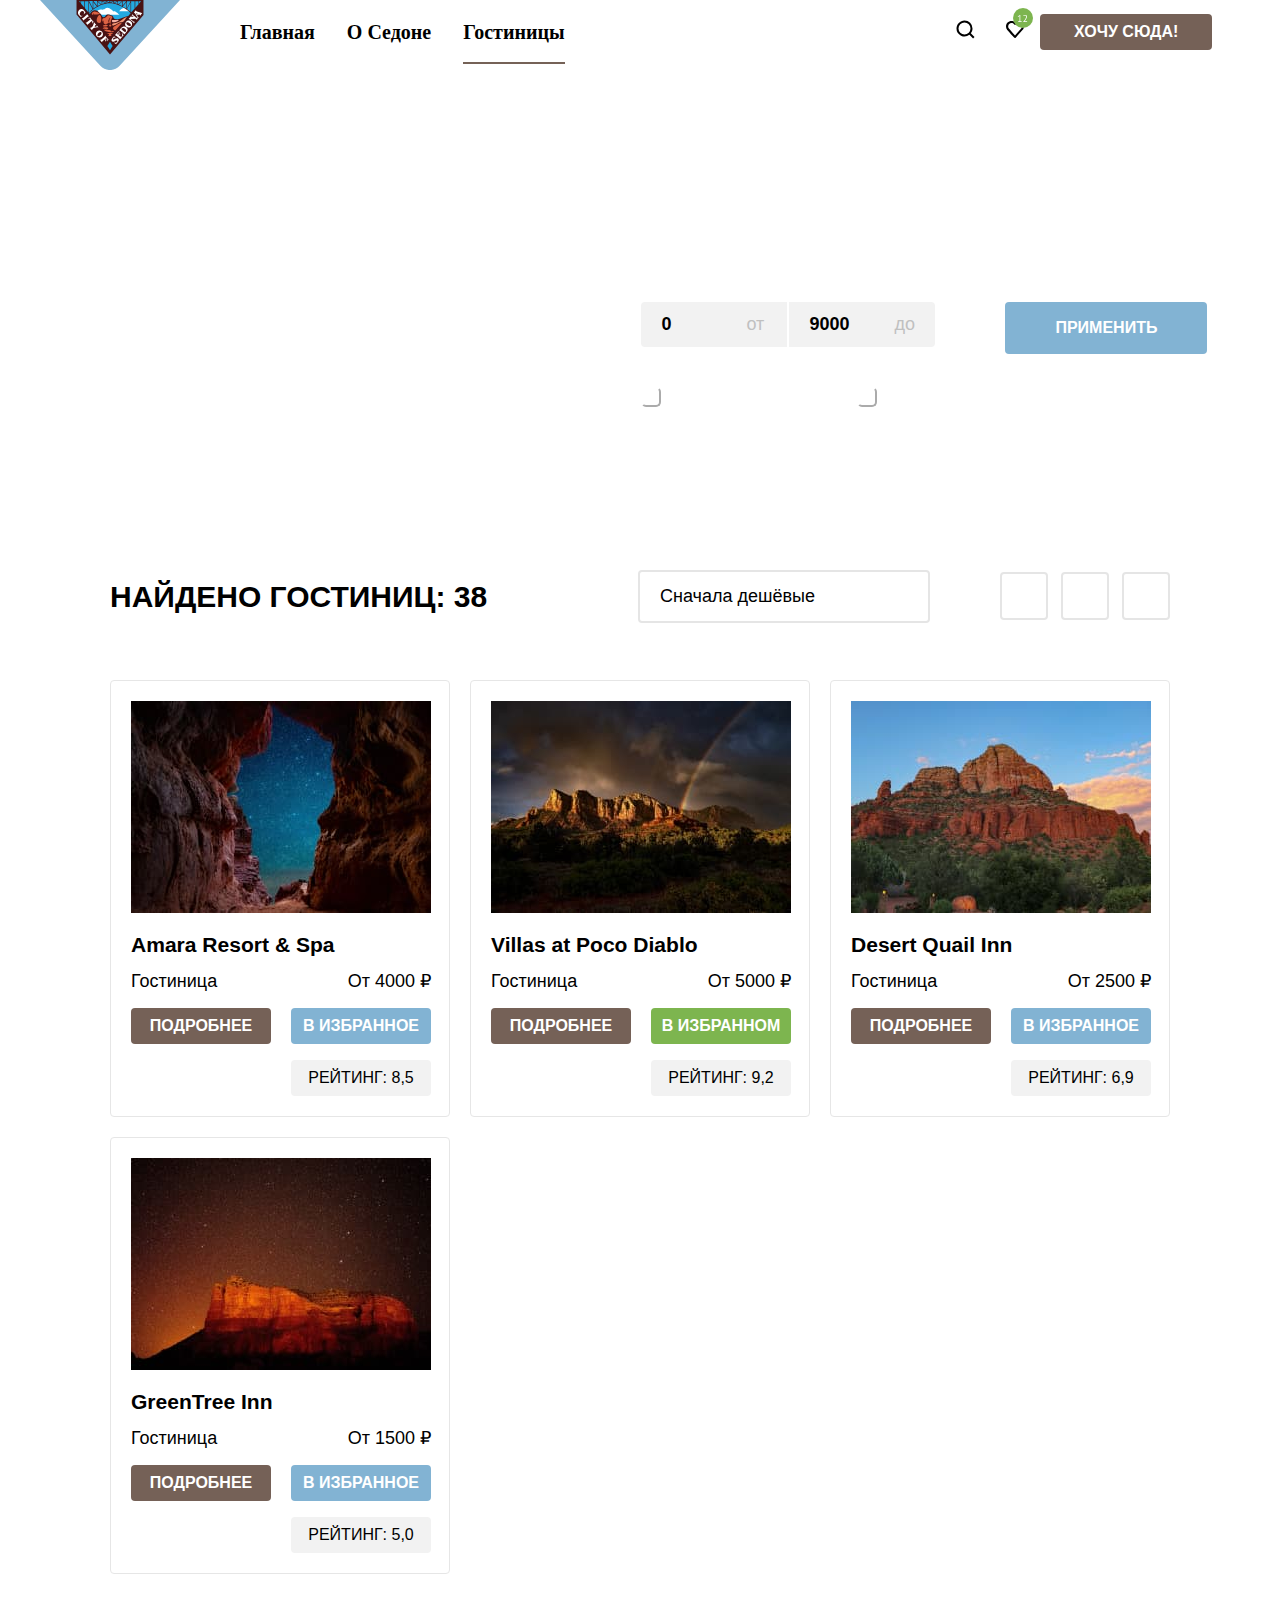
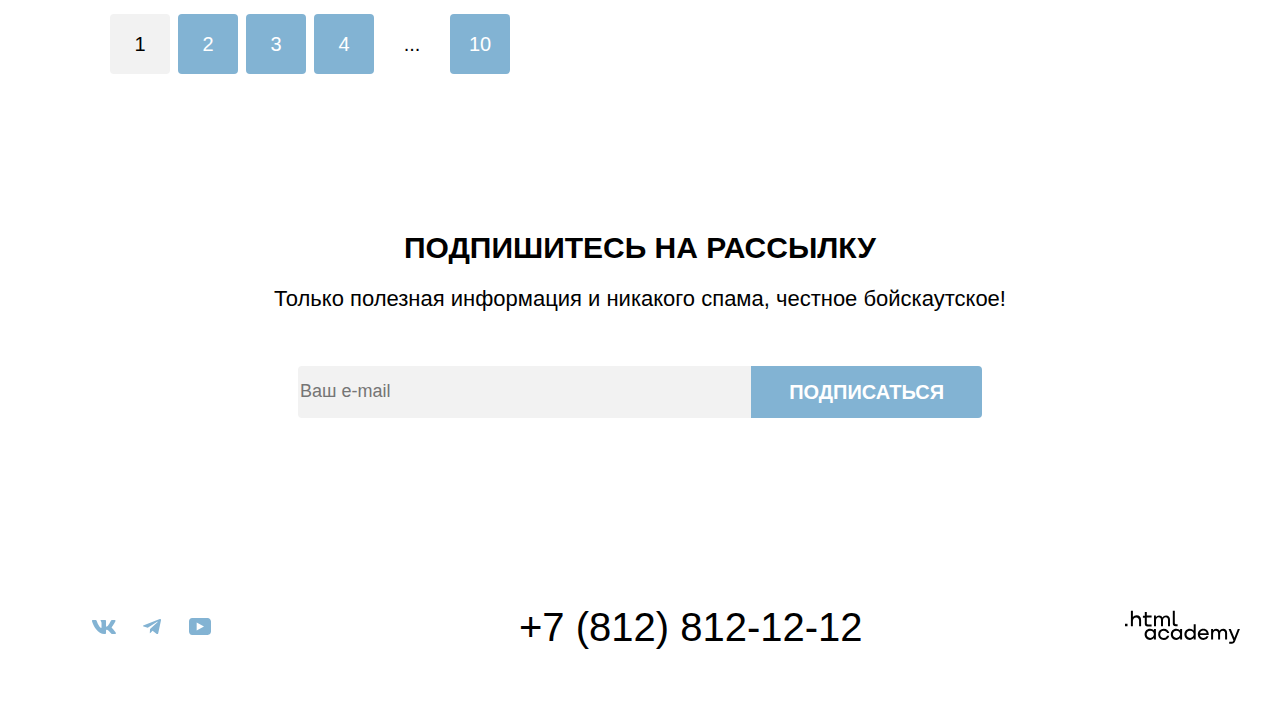
==== catalog.html @ 7ace59de "добавляет правки в модальное окно" ====
<!DOCTYPE html>
<html lang="ru">
  <head>
    <meta charset="utf-8">
    <title>HTML Academy: Седона</title>
    <link rel="stylesheet" href="styles/styles.css">
  </head>
  <body>
    <div class="page-container">
    <header class="page-header">
      <nav class="navigation">
        <a class="navigation-logo" href="index.html">
          <img class="page-header-logo" alt="Логотип Седона" src="images/logo-full.svg"  width="140" height="70">
        </a>
        <ul class="navigation-list">
          <li class="navigation-item">
            <a class="navigation-link" href="index.html">Главная</a>
          </li>
          <li class="navigation-item">
            <a class="navigation-link" href="#">О Седоне</a>
          </li>
          <li class="navigation-item">
            <a class="navigation-link navigation-link-current" href="catalog.html">Гостиницы</a>
          </li>
        </ul>
        <ul class="navigation-list navigation-user">
          <li class="navigation-item">
            <a class="navigation-link navigation-icon" href="#">
              <span class="visually-hidden">Поиск</span>
            </a>
          </li>
          <li class="navigation-item">
            <a class="navigation-link navigation-icon" href="#">
              <span class="visually-hidden">Избранное</span>
            </a>
          </li>
          <li class="navigation-item">
            <a class=" main-link button" href="catalog.html">Хочу сюда!</a>
          </li>
        </ul>
      </nav>

    </header>

      <!-- Главная -->

    <main class="main-index main-container">
      <div class="page-container">
          <section class="catalog-hotels-filter">
            <h2 class="catalog-header"> Гостиницы Седоны</h2>

              <!-- Хлебные крошки -->

            <ul class="breadcrumbs">
              <li class="breadcrumbs-item">
                <a class="breadcrumbs-link" href="index.html">
                  <svg aria-hidden="true" focusable="false" width="13" height="13" viewBox="0 0 13 13" fill="none" xmlns="http://www.w3.org/2000/svg"><path d="m6.5.5-6 5.8v6.2h12V6.3L6.5.5Zm5 11h-10V6.7l5-4.8 5 4.8v4.8Z" fill="#fff"/><path d="M4.5 10.5h1V8h2v2.5h1V7h-4v3.5Z" fill="#fff"/></svg>
                  <span class="visually-hidden">Главная</span>
                </a>
              </li>
              <!-- <li class="breadcrumbs-item">
                <svg aria-hidden="true" focusable="false" width="8" height="11" viewBox="0 0 8 11" fill="none" xmlns="http://www.w3.org/2000/svg"><path d="M6.92 4.97 2.17.72c-.25-.25-.75-.25-1.13 0-.37.25-.25.75 0 1l4.13 3.75-4 3.75a.76.76 0 0 0 0 1c0 .12.37.25.5.25.12 0 .37-.13.5-.25l4.75-4.25a.59.59 0 0 0 0-1Z" fill="#fff"/></svg>
                <a class="breadcrumbs-link next visually-hidden" href="#">ведёт</a>
              </li> -->
              <li class="breadcrumbs-item">
                <a class="breadcrumbs-link">Гостиницы</a>
              </li>
            </ul>
            <div class="catalog-filter-container">
              <div class="infrastructure">
                <div class="infrastrucructure-filter">
                  <form class="catalog-filter" action="https://echo.htmlacademy.ru/" method="get">
                      <fieldset class="catalog-filter-group infrastructure-filter">
                        <legend class="catalog-filter-title">Инфраструктура:</legend>
                        <ul class="catalog-filter-list">
                          <li class="catalog-filter-item">
                            <label class="control">
                              <input class="visually-hidden control-input" type="checkbox" name="swimmingpool" checked>
                              <span class="control-mark"></span>
                              <span class="control-infra">Бассейн</span>
                            </label>
                          </li>
                          <li class="catalog-filter-item">
                            <label class="control">
                              <input class="visually-hidden control-input" type="checkbox" name="parking" checked>
                              <span class="control-mark"></span>
                              <span class="control-infra">Парковка</span>
                            </label>
                          </li>
                          <li class="catalog-filter-item">
                            <label class="control">
                              <input class="visually-hidden control-input" type="checkbox" name="wi-fi">
                              <span class="control-mark"></span>
                              <span class="control-infra">Wi-Fi</span>
                            </label>
                          </li>
                        </ul>
                      </fieldset>
                  </form>
                </div>
                <div class="type-of-housing-filter">
                  <form class="catalog-filter" action="https://echo.htmlacademy.ru/" method="get">
                      <fieldset class="catalog-filter-group housing-filter">
                          <legend class="catalog-filter-title">Тип Жилья:</legend>
                          <ul class="catalog-filter-list">
                              <li class="catalog-filter-item">
                                  <label class="control">
                                    <input class="visually-hidden control-input" type="radio" name="hotel-type" checked>
                                    <span class="control-mark"></span>
                                    <span class="control-type">Гостиница</span>
                                  </label>
                              </li>
                              <li class="catalog-filter-item">
                                  <label class="control">
                                    <input class="visually-hidden control-input" type="radio" name="hotel-type" >
                                    <span class="control-mark"></span>
                                    <span class="control-type">Мотель</span>
                                  </label>
                              </li>
                              <li class="catalog-filter-item">
                                  <label class="control">
                                    <input class="visually-hidden control-input" type="radio" name="hotel-type">
                                    <span class="control-mark"></span>
                                    <span class="control-type">Апартаменты</span>
                                  </label>
                              </li>
                          </ul>
                      </fieldset>
                  </form>
                </div>
              </div>
              <div class="cost-filter">
              <form class="catalog-filter" action="https://echo.htmlacademy.ru/" method="get">
                  <fieldset class="catalog-filter-group pricing-filter">
                      <legend class="catalog-filter-title">Стоимость, ₽: </legend>
                      <div class="range">
                        <div class="range-wrapper-inputs">
                          <label class="catalog-filter-label left">
                            <input class="field field-from" type="number" name="price-from" id="price-from" value="0" min="0">
                            от
                          </label>
                          <label class="catalog-filter-label right">
                            <input class="field field-to" type="number" name="price-to" id="price-to" value="9000" min="0">
                            до
                          </label>
                        </div>

                        <div class="range">
                          <div class="range-scale">
                            <div class="range-bar" style="left:0; width: 226px;">
                              <button type="button" class="range-toggle toggle-min"></button>
                              <button type="button" class="range-toggle toggle-max"></button>
                            </div>
                          </div>
                        </div>
                      </div>
                    </div>
                  </fieldset>
              </form>
              <form class="submit-form" action="https://echo.htmlacademy.ru/" method="post">
                  <ul class="submit-or-clear">
                      <li class="button-item">
                        <button class="button submit-button" type="submit">Применить</button>
                      </li>
                      <li class="button-item">
                        <button class="button clear-button" type="submit">Сбросить</button>
                      </li>
                  </ul>
                </form>
            </div>
          </section>

        <!-- Вид карточек -->

        <section class="founded">
          <div class="founded-container">
            <h2 class="founded-number">Найдено гостиниц: 38</h2>

              <!-- Сортировка -->

            <div class="sorting-container">
              <div class="select sorting-type">
                <select class="select-control" aria-label="Сортировка">
                  <option value="cheap">Сначала дешёвые</option>
                  <option value="popular">Сначала популярные</option>
                  <option value="expensive">Сначала дорогие</option>
                </select>
              </div>


              <!-- Вид -->

              <div class="buttons-container">
                <a class="button button-view button-table" href="cards.svg">
                  <span class="visually-hidden" hidden>Показать карточки</span>
                </a>
                <a class="button button-view button-slideshow" href="more-info.svg">
                    <span class="visually-hidden" hidden>Показать полосы</span>
                </a>
                <a href="list.svg" class="button button-view button-list">
                    <span class="visually-hidden" hidden>Показать список</span>
                </a>
              </div>
            </div>

        </section>

        <!-- Список отелей -->

        <ul class="hotel-list">
            <li class="hotel-card">
                    <a class="hotel-card-link" href="hotel.html">
                     <img class="hotel-card-image" src="images/hotels/hotel-1.jpg" width="300" height="212" alt="Фото гостиницы Amara Resort & Spa" >
                        <h3 class="hotel-card-title">Amara Resort & Spa</h3>
                     </a>
                      <div class="hotel-card-content">
                        <a class="hotel-card-type">Гостиница</a>
                        <a class="hotel-card-price">От 4000 ₽</a>
                        <a class="product-card-button button more-info" href="#">Подробнее</a>
                        <a class="product-card-button button add-to-favourites" href="#">В избранное</a>
                        <a class="four-stars-hotel">
                          <span class="visually-hidden">Гостиница 4 звезды</span>
                        </a>
                        <a class="hotel-card-rating">Рейтинг: 8,5</a>
                      </div>
            </li>
            <li class="hotel-card">
                <a class="hotel-card-link" href="hotel.html">
                 <img class="hotel-card-image" src="images/hotels/hotel-2.jpg" width="300" height="212" alt="Фото гостиницы Villas at Poco Diablo">
                    <h3 class="hotel-card-title">Villas at Poco Diablo</h3>
                 </a>
                 <div class="hotel-card-content">
                    <a class="hotel-card-type">Гостиница</a>
                    <a class="hotel-card-price">От 5000 ₽</a>
                    <a class="product-card-button button more-info" href="#">Подробнее</a>
                    <a class="product-card-button button in-favourites" href="#">В избранном</a>
                    <a class="four-stars-hotel">
                      <span class="visually-hidden">Гостиница 4 звезды</span>
                    </a>
                    <a class="hotel-card-rating">Рейтинг: 9,2</a>
                 </div>
            </li>
            <li class="hotel-card">
                <a class="hotel-card-link" href="hotel.html">
                 <img class="hotel-card-image" src="images/hotels/hotel-3.jpg" width="300" height="212" alt="Фото гостиницы Desert Quail Inn">
                    <h3 class="hotel-card-title">Desert Quail Inn</h3>
                 </a>
                  <div class="hotel-card-content">
                    <a class="hotel-card-type">Гостиница</a>
                    <a class="hotel-card-price">От 2500 ₽</a>
                    <a class="product-card-button button more-info" href="#">Подробнее</a>
                    <a class="product-card-button button add-to-favourites" href="#">В избранное</a>
                    <a class="three-stars-hotel">
                      <span class="visually-hidden">Гостиница 3 звезды</span>
                    </a>
                    <a class="hotel-card-rating">Рейтинг: 6,9</a>
                  </div>
            </li>
            <li class="hotel-card">
                <a class="hotel-card-link" href="hotel.html">
                 <img class="hotel-card-image" src="images/hotels/hotel-4.jpg" width="300" height="212" alt="Фото гостиницы GreenTree Inn">
                    <h3 class="hotel-card-title">GreenTree Inn</h3>
                 </a>
                  <div class="hotel-card-content">
                    <a class="hotel-card-type">Гостиница</a>
                    <a class="hotel-card-price">От 1500 ₽</a>
                    <a class="product-card-button button more-info" href="#">Подробнее</a>
                    <a class="product-card-button button add-to-favourites" href="#">В избранное</a>
                    <a class="two-stars-hotel">
                      <span class="visually-hidden">Гостиница 2 звезды</span>
                    </a>
                    <a class="hotel-card-rating">Рейтинг: 5,0</a>
                  </div>
            </li>
         </ul>

         <!-- Пагинация -->
        <div class="pagination-container">
          <ul class="pagination">
            <li class="pagination-item">
              <a class="pagination-link pagination-current">1</a>
            </li>
            <li class="pagination-item">
              <a class="pagination-link" href="#">2</a>
            </li>
            <li class="pagination-item">
              <a class="pagination-link" href="#">3</a>
            </li>
            <li class="pagination-item">
              <a class="pagination-link" href="#">4</a>
            </li>
            <li class="pagination-item">
              <a class="pagination-link pagination-more" href="#">...</a>
            </li>
            <li class="pagination-item">
              <a class="pagination-link" href="#">10</a>
            </li>
          </ul>
        </div>

          <!-- Подпишитесь на рассылку -->

         <section class="subscribers-catalog">
          <h2 class="subscribers-title">Подпишитесь на рассылку</h2>
          <p class="subscribers-info">Только полезная информация и никакого спама, честное бойскаутское!</p>
          <form class="subscribers-form" action="https://echo.htmlacademy.ru/" method="post">
            <input class="field" placeholder="Ваш e-mail" type="email" name="subscribers e-mail" id="subscribers_email" required>
            <button class="button subscribers-button" type="submit">
              <span class="subscribe">Подписаться</span>
            </button>
          </form>
        </section>
      </div>
      </main>

      <!-- Футер -->

      <footer class="page-footer">
        <div class="page-footer-container">
        <section class="footer-social">
          <h2 class="visually-hidden">Давайте дружить!</h2>
          <ul class="footer-social-list">
            <li class="footer-social-item">
              <a class="footer-social-link footer-social-vk" href="https://vk.com/htmlacademy">
                <svg aria-hidden="true" focusable="false" width="24" height="14" viewBox="0 0 24 14" fill="currentColor" xmlns="http://www.w3.org/2000/svg"><path fill-rule="evenodd" clip-rule="evenodd" d="M23.45.95c.17-.55 0-.95-.8-.95h-2.62c-.67 0-.98.35-1.14.73 0 0-1.34 3.2-3.23 5.27-.61.6-.89.8-1.22.8-.17 0-.42-.2-.42-.74V.95c0-.66-.18-.95-.74-.95H9.15c-.42 0-.67.3-.67.6 0 .61.95.76 1.05 2.5v3.8c0 .84-.16.99-.5.99-.88 0-3.05-3.21-4.33-6.89-.25-.71-.5-1-1.17-1H.9C.15 0 0 .35 0 .73c0 .68.89 4.07 4.14 8.55C6.32 12.34 9.38 14 12.15 14c1.67 0 1.88-.37 1.88-1v-2.32c0-.73.16-.88.69-.88.38 0 1.05.2 2.61 1.67C19.11 13.22 19.4 14 20.41 14h2.62c.75 0 1.13-.37.91-1.1-.24-.72-1.09-1.77-2.21-3.02-.62-.7-1.54-1.47-1.81-1.86-.4-.49-.28-.7 0-1.14 0 0 3.2-4.43 3.53-5.93Z"/></svg>
                <span class="visually-hidden">ВКонтакте</span>
              </a>
            </li>
            <li class="footer-social-item">
              <a class="footer-social-link footer-social-tg" href="https://t.me/htmlacademy">
                <svg aria-hidden="true" focusable="false" width="18" height="16" viewBox="0 0 18 16" fill="currentColor" xmlns="http://www.w3.org/2000/svg"><path d="M16.79.1.84 6.25c-1.09.43-1.08 1.04-.2 1.31l4.1 1.28 9.47-5.98c.44-.27.85-.12.52.18L7.05 9.96l-.28 4.22c.41 0 .6-.19.83-.41l1.99-1.93 4.13 3.05c.77.42 1.31.2 1.5-.7l2.72-12.8c.28-1.12-.43-1.62-1.16-1.3Z" /></svg>
                <span class="visually-hidden">Телеграм</span>
              </a>
            </li>
            <li class="footer-social-item">
              <a class="footer-social-link footer-social-youtube" href="https://www.youtube.com/user/htmlacademyru">
                <svg aria-hidden="true" focusable="false" width="22" height="17" viewBox="0 0 22 17" fill="currentColor" xmlns="http://www.w3.org/2000/svg"><path d="M18.6 0H3.18C1.31 0 0 1.6 0 3.4v10.1C0 15.4 1.31 17 3.17 17h15.66c1.64 0 3.17-1.6 3.17-3.4V3.4C21.78 1.6 20.47 0 18.6 0ZM7.67 12.54V4.46L15 8.5l-7.33 4.04Z"/></svg>
                <span class="visually-hidden">YouTube</span>
              </a>
            </li>
          </ul>
        </section>
        <section class="footer-contacts">
          <h2 class="visually-hidden">Номер телефона</h2>
          <a class="footer-contacts-phone" href="tel:+78128121212">+7 (812) 812-12-12</a>
        </section>
        <section class="footer-logo">
          <a class="footer-logo footer-academy-logo" href="ttps://htmlacademy.ru/">
            <svg aria-hidden="true" focusable="false" width="115" height="34" viewBox="0 0 115 34" fill="currentColor" xmlns="http://www.w3.org/2000/svg"><path d="M0 13.72v2.6h2.5v-2.6H0ZM11.6 5.32c-1.6 0-2.8.7-3.6 1.7h-.1V.82h-2v15.5h2v-5.3c0-2.1 1.3-3.6 3.3-3.6 1.8 0 2.9 1.4 2.9 3.2v5.7h2v-6.1c.1-3-1.8-4.9-4.5-4.9ZM26.6 5.62h-4.8v-3.7h-2v3.8h-1.9v2h1.9v6c0 1.7 1 2.7 2.7 2.7h4.1v-2h-3.7c-.7 0-1.1-.4-1.1-1.1v-5.7h4.8v-2ZM41.1 5.42c-1.6 0-2.9.8-3.5 2.1h-.1c-.6-1.2-1.8-2.1-3.4-2.1-1.4 0-2.5.8-3.1 1.8h-.1v-1.6H29v10.6h2v-5.4c0-2 1-3.5 2.6-3.5 1.5 0 2.4 1 2.4 2.6v6.3h2v-5.6c0-2.4 1.4-3.3 2.6-3.3 1.5 0 2.4 1 2.4 2.6v6.3h2v-6.5c.1-2.5-1.4-4.3-3.9-4.3ZM47.8 13.52c0 1.7 1 2.7 2.8 2.7h2v-2h-1.7c-.7 0-1.1-.4-1.1-1.1V.82h-2v12.7ZM28.9 20.52c-.9-1.1-2.2-1.8-3.9-1.8-3.1 0-5.4 2.3-5.4 5.6s2.3 5.6 5.4 5.6c1.8 0 3-.8 3.8-1.9h.1v1.6h2v-10.6h-2v1.5Zm-3.6 7.4c-2.2 0-3.6-1.6-3.6-3.6s1.4-3.6 3.6-3.6 3.6 1.6 3.6 3.6c0 1.9-1.4 3.6-3.6 3.6ZM44.2 22.82c-.5-2.4-2.6-4.1-5.4-4.1a5.4 5.4 0 0 0-5.6 5.6c0 3.1 2.2 5.6 5.6 5.6 2.8 0 4.9-1.8 5.4-4.2h-2.1a3.4 3.4 0 0 1-3.3 2.3c-2.2 0-3.6-1.6-3.6-3.6s1.4-3.6 3.6-3.6c1.6 0 2.8 1 3.3 2.2h2.1v-.2ZM55.1 20.52c-.9-1.1-2.2-1.8-3.9-1.8-3.1 0-5.4 2.3-5.4 5.6s2.3 5.6 5.4 5.6c1.8 0 3-.8 3.8-1.9h.1v1.6h2v-10.6h-2v1.5Zm-3.6 7.4c-2.2 0-3.6-1.6-3.6-3.6s1.4-3.6 3.6-3.6 3.6 1.6 3.6 3.6c0 1.9-1.5 3.6-3.6 3.6ZM68.7 20.62c-.9-1.1-2.2-1.9-3.9-1.9-3.1 0-5.4 2.3-5.4 5.6s2.2 5.6 5.4 5.6c1.7 0 3-.8 3.8-1.8h.1v1.5h2v-15.4h-2v6.4Zm-3.6 7.3c-2.2 0-3.6-1.6-3.6-3.6s1.4-3.6 3.6-3.6 3.6 1.6 3.6 3.6c-.1 2-1.5 3.6-3.6 3.6ZM78.3 18.72c-3.3 0-5.5 2.5-5.5 5.6 0 3 2.1 5.6 5.5 5.6 2.5 0 4.5-1.3 5.2-3.6h-2.1c-.5 1-1.6 1.6-3 1.6-1.9 0-3.3-1.3-3.4-2.9h8.8c.2-3.6-2-6.3-5.5-6.3Zm0 1.9c1.7 0 3 1 3.3 2.6h-6.5c.3-1.5 1.5-2.6 3.2-2.6ZM98.2 18.72c-1.6 0-2.9.8-3.6 2h-.1c-.6-1.2-1.8-2-3.4-2-1.4 0-2.5.7-3.1 1.8v-1.5h-1.9v10.6h2v-5.4c0-2 1-3.4 2.6-3.5 1.5 0 2.4 1 2.4 2.6v6.3h2v-5.6c0-2.4 1.4-3.3 2.6-3.3 1.5 0 2.4 1 2.4 2.6v6.3h2v-6.5c.1-2.6-1.4-4.4-3.9-4.4ZM109.4 27.82l-3.6-8.9h-2.2l4.8 11.6c-.3.9-.7 1.2-1.7 1.2h-2.5v2h2.5c1.8 0 2.8-.8 3.5-2.6l4.7-12.2h-2.1l-3.4 8.9Z"/></svg>
            <span class="visually-hidden">Логотип HTML Академии</span>
          </a>
        </section>
      </div>
      </footer>

      <!-- Модальное окно -->

      <div class="modal-container modal-container-close">
        <div class="modal modal-auth">
          <div class="modal-frame-outer">
            <button class="modal-close-button">
              <span class="visually-hidden">Закрыть</span>
            </button>
            <section class="modal-content">
              <h2 class="modal-title">Поиск гостиницы в Седоне</h2>
                <form class="booking-form" action="https://echo.htmlacademy.ru/" method="post">
                  <div class="modal-frame-inner">
                    <p class="field-group">
                      <label class="date-in modal-header">Дата Заезда:</label>
                      <input class="date-in-field field" type="text" id="date-in" name="date-in" value="27 апреля 2020">
                      <button class="calendar-button" type="button">
                          <svg aria-hidden="true" focusable="false" width="16" height="15" viewBox="0 0 16 15" fill="none" xmlns="http://www.w3.org/2000/svg"><path d="M5.75 10c.3 0 .5-.2.5-.5s-.2-.5-.5-.5-.5.2-.5.5.2.5.5.5Z" fill="#000"/><path d="M15 2h-2V0h-1v2H4V0H3v2H1c-.6 0-1 .4-1 1v11c0 .5.4 1 1 1h14c.5 0 1-.5 1-1V3c0-.6-.5-1-1-1Zm0 12H1V7h14v7ZM1 6V3h2v2h1V3h8v2h1V3h2v3H1Z" fill="#000"/><path d="M8 10c.3 0 .5-.2.5-.5S8.3 9 8 9s-.5.2-.5.5.2.5.5.5ZM10.25 10c.3 0 .5-.2.5-.5s-.2-.5-.5-.5-.5.2-.5.5.2.5.5.5ZM5.75 11c-.3 0-.5.2-.5.5s.2.5.5.5.5-.2.5-.5-.2-.5-.5-.5ZM3.5 10c.3 0 .5-.2.5-.5S3.8 9 3.5 9s-.5.2-.5.5.2.5.5.5ZM3.5 11c-.3 0-.5.2-.5.5s.2.5.5.5.5-.2.5-.5-.2-.5-.5-.5ZM8 11c-.3 0-.5.2-.5.5s.2.5.5.5.5-.2.5-.5-.2-.5-.5-.5ZM10.25 11c-.3 0-.5.2-.5.5s.2.5.5.5.5-.2.5-.5-.2-.5-.5-.5ZM12.5 10c.3 0 .5-.2.5-.5s-.2-.5-.5-.5-.5.2-.5.5.2.5.5.5ZM12.5 11c-.3 0-.5.2-.5.5s.2.5.5.5.5-.2.5-.5-.2-.5-.5-.5Z" fill="#000"/></svg>
                      </button>
                      <!-- <span class="field-error">Мы не можем отправить вас в прошлое.</span> -->
                    </p>
                    <p class="field-group">
                      <label class="date-out modal-header">Дата Выезда:</label>
                        <input class="date-out-field field" type="text" id="date-out" name="date-out" value="1 сентября 2021">
                        <button class="calendar-button" type="button">
                          <svg aria-hidden="true" focusable="false" width="16" height="15" viewBox="0 0 16 15" fill="none" xmlns="http://www.w3.org/2000/svg"><path d="M5.75 10c.3 0 .5-.2.5-.5s-.2-.5-.5-.5-.5.2-.5.5.2.5.5.5Z" fill="#000"/><path d="M15 2h-2V0h-1v2H4V0H3v2H1c-.6 0-1 .4-1 1v11c0 .5.4 1 1 1h14c.5 0 1-.5 1-1V3c0-.6-.5-1-1-1Zm0 12H1V7h14v7ZM1 6V3h2v2h1V3h8v2h1V3h2v3H1Z" fill="#000"/><path d="M8 10c.3 0 .5-.2.5-.5S8.3 9 8 9s-.5.2-.5.5.2.5.5.5ZM10.25 10c.3 0 .5-.2.5-.5s-.2-.5-.5-.5-.5.2-.5.5.2.5.5.5ZM5.75 11c-.3 0-.5.2-.5.5s.2.5.5.5.5-.2.5-.5-.2-.5-.5-.5ZM3.5 10c.3 0 .5-.2.5-.5S3.8 9 3.5 9s-.5.2-.5.5.2.5.5.5ZM3.5 11c-.3 0-.5.2-.5.5s.2.5.5.5.5-.2.5-.5-.2-.5-.5-.5ZM8 11c-.3 0-.5.2-.5.5s.2.5.5.5.5-.2.5-.5-.2-.5-.5-.5ZM10.25 11c-.3 0-.5.2-.5.5s.2.5.5.5.5-.2.5-.5-.2-.5-.5-.5ZM12.5 10c.3 0 .5-.2.5-.5s-.2-.5-.5-.5-.5.2-.5.5.2.5.5.5ZM12.5 11c-.3 0-.5.2-.5.5s.2.5.5.5.5-.2.5-.5-.2-.5-.5-.5Z" fill="#000"/></svg>
                        </button>
                    <!-- <span class="field-true">На эти даты есть свободные номера. Пока есть.</span> -->
                    </p>
                    <div class="field-group-adults">
                      <label class="amount-of-adults modal-header">Взрослые:</label>
                      <div class="adults-plus-minus">
                        <button class="plus-minus" type="button" id="minus">
                          <svg aria-hidden="true" focusable="false" width="14" height="2" viewBox="0 0 14 2" fill="none" xmlns="http://www.w3.org/2000/svg"><path d="M0 0v2h14V0H0Z" fill="#756157" fill-opacity=".3"/></svg>
                        </button>
                        <input class="amount-of-adults-field field" type="number" id="amount-of-adults" name="amount-of-adults" value="2">
                        <button class="plus-minus" type="button" id="plus">
                          <svg aria-hidden="true" focusable="false" width="14" height="14" viewBox="0 0 14 14" fill="none" xmlns="http://www.w3.org/2000/svg"><path d="M14 6H8V0H6v6H0v2h6v6h2V8h6V6Z" fill="#756157" fill-opacity=".3"/></svg>
                        </button>
                      </div>
                    </div>
                    <div class="field-group-chidren">
                      <span class="children-info">
                        <label class="amount-of-children modal-header">Дети:</label>
                        <span class="tooltip">
                          <button class="tooltip-toggle" type="button">
                            <svg class="tooltip-icon" width="26" height="26" viewBox="0 0 26 26" fill="white" xmlns="http://www.w3.org/2000/svg"><circle cx="13" cy="13" r="13" fill="#83B3D3"/><path fill-rule="evenodd" clip-rule="evenodd" d="M12 7h2v2h-2V7Zm2 12h-2v-9h2v9Z"/></svg>
                          </button>
                          <span class="tooltip-text">Укажите количество детей, которые будут с вами, возраст которых от 6 до 18 лет. Дети до 6 лет размещаются бесплатно.</span>
                        </span>
                      </span>
                      <div class="children-plus-minus">
                        <button class="plus-minus" type="button" id="minus">
                          <svg aria-hidden="true" focusable="false" width="14" height="2" viewBox="0 0 14 2" fill="none" xmlns="http://www.w3.org/2000/svg"><path d="M0 0v2h14V0H0Z" fill="#756157" fill-opacity=".3"/></svg>
                        </button>
                        <input class="amount-of-children-field field" type="number" id="amount-of-children" name="amount-of-children" value="2">
                        <button class="plus-minus" type="button" id="plus">
                          <svg aria-hidden="true" focusable="false" width="14" height="14" viewBox="0 0 14 14" fill="none" xmlns="http://www.w3.org/2000/svg"><path d="M14 6H8V0H6v6H0v2h6v6h2V8h6V6Z" fill="#756157" fill-opacity=".3"/></svg>
                        </button>
                      </div>
                    </div>
                    <button class="button searching-form-button" type="submit">Найти</button>
                  </div>
                </form>
            </section>
          </div>
        </div>
        </div>
      </div>
    </body>
  </html>
---- styles/styles.css ----
@font-face {
    font-family: "PT Sans";
    font-style: normal;
    font-weight: 400;
    src: url("../fonts/pt-sans-regular.woff2") format("woff2");
    font-display: swap;
  }


@font-face {
    font-family: "PT Sans";
    font-style: normal;
    font-weight: 700;
    src: url("../fonts/pt-sans-bold.woff2") format("woff2");
    font-display: swap;
  }


@font-face {
    font-family: "PT Sans";
    font-style: italic;
    font-weight: 400;
    src: url("../fonts/pt-sans-italic.woff2") format("woff2");
    font-display: swap;
  }

  @font-face {
    font-family: "PT Sans";
    font-style: italic;
    font-weight: 700;
    src: url("../fonts/pt-sans-bold-italic.woff2") format("woff2");
    font-display: swap;
  }

  html {
    height: 100%;
  }

  body {
    margin: 0;
    display: flex;
    flex-direction: column;
    min-height: 100%;
    font-family: "PT Sans" , sans-serif;
    font-size: 18px;
    line-height: 21px;
    color: #333333;
    background-color: #FFFFFF;
  }


  .button {
  display: inline-block;
  font-weight: 700;
  font-size: 20px;
  line-height: 36px;
  text-align: center;
  text-transform: uppercase;
  color: #FFFFFF;
  background: #756157;
  border-radius: 4px;
  border: none;
  cursor: pointer;
  text-decoration: none;
  box-sizing: border-box;
  }

  .button:hover,
  .button:focus {
    background-color: #615048;
  }

  .product-card-button{
    font-size: 16px;
    line-height: 20px;
    align-items: center;
    padding-top: 8px;
    padding-bottom: 8px;

  }

  .add-to-favourites {
    background: #82B3D3;
  }

  .add-to-favourites:hover {
    background: #68A2CA;
  }

  .add-to-favourites:focus {
    background: #68A2CA;
  }

  .add-to-favourites:active {
    background: #82B3D3;
    color: rgba(255, 255, 255, 0.3);
  }

  .add-to-favourites:disabled {
    background: #E5E5E5;
    color: #FFFFFF;
  }

  .in-favourites {
    background: #7DB54F;
  }

  .in-favourites:hover {
    background: #6C9E42;
  }

  .container {
    margin: 0 auto;
    width: 960px;
  }

  /* Pages */

  .page-header {
    background: #FFFFFF;
    color: #000000;
  }

  .page-container {
    width: 1200px;
    margin: 0 auto;
  }

  .welcome-item {
    display: block;
    margin: 0 auto;
  }

  .navigation {
    display: flex;
    width: 1200px;
    margin: 0 auto;
    align-items: center;
  }

  .navigation-logo {
    width: 140px;
    margin-right: 44px;
    height: 64px;
    position: relative;
  }

  .navigation-list {
    display: flex;
    margin: 0;
    padding: 0;
    list-style-type: none;
    width: 600px;
    flex-wrap: wrap;
  }

  .navigation-user {
    max-width: 300px;
    margin-left: auto;
  }

  .navigation-user .navigation-item:nth-child(1) .navigation-link{
    background-image: url("../images/search.svg");
    background-repeat: no-repeat;
    background-position: center;
  }

  .navigation-user .navigation-item:nth-child(2) .navigation-link{
    background-image: url("../images/likes.svg");
    background-repeat: no-repeat;
    background-position: center;
  }

  .navigation-icon {
    position: absolute;
    top: 0;
    bottom: 0;
    left: 0;
    right: 0;
    margin: auto;
  }


  .navigation-link {
  display: block;
  font-family: 'PT Sans';
  line-height: 24px;
  font-size: 20px;
  font-weight: 700;
  text-transform: capitalize;
  text-decoration: none;
  color: #000000;
  background-color: #FFFFFF;
  text-align: center;
  padding: 20px 16px;
  flex-wrap: wrap;
  position: relative;
  }

  .navigation-link-current::before {
    position: absolute;
    right: 16px;
    bottom: 0;
    left: 16px;
    height: 2px;
    background-color: #756257;
    content: "";
  }



  .navigation-item .button {
    padding: 8px 34px;
    margin-top: 14px;
    margin-bottom: 14px;

  }



  .navigation-user .navigation-link {
    min-width: 18px;
    min-height: 18px;
  }

  .main-container {
    flex-grow: 1;
    width: 1200px;
    margin: 0 auto;

  }

  .main-link {
    text-transform: uppercase;
  }

  .navigation-item .button {
    font-size: 16px;
    line-height: 20px;
    align-items: center;
  }


  .main-index {
    color: #000000;
    background-color: #FFFFFF;;
  }

  /* List */
  .welcome-list {
    text-align: center;
    background-image: url("../images/divider.svg"), url("../images/sedona-background.jpg");
    background-position: bottom, center;
    background-size: 100% auto;
    background-repeat: no-repeat;
    padding: 0 85px;
  }

.reasons-header {
  font-size: 30px;
  line-height: 36px;
  text-align: center;
  text-transform: uppercase;
  padding: 69px 0 25px;
  margin-top: 0;

}


.welcome {
  display: block;
  padding-top: 52px;
  margin-bottom: 11px;
}

.gorgeous {
  display: block;
  margin-top: 11px;
}

.sucks {
  display: block;
  margin-top: 54px;
  padding-bottom: 82px;
}

/* .sucks::after {
  background-image: url(../images/divider.svg);
  content: "";
  position: absolute;
  background-size: 100% auto;
  width: 1200px;
  height: 57px;
} */


.reasons-item {
  font-weight: 400;
  font-size: 22px;
  line-height: 26px;
  text-align: center;
  padding-bottom: 45px;
}

.advantages-list {
  display: grid;
  grid-template-columns: 1fr 1fr 1fr;
  grid-template-rows: 384px 384px 384px;
  list-style-type: none;
  padding: 0;
  margin: 0;
}

.advantages-item-photo {
  grid-column: 1 / 4;
  display: flex;
}


.advantages-item {
  /* display: flex;
  justify-content: center; */
  text-align: center;
  margin: 0;
  padding: 103px 0 121px;
  /* box-sizing: border-box; */
  height: 384px;
  flex-wrap: wrap;
  list-style: none;
  flex-direction: column;
  /* justify-content: space-between; */
}

/* .advantages-item {
  display: flex;
  margin: 0;
  padding: 0;
  flex-direction: column;
  align-items: center;
  padding: 0 85px;
  width: 400px;
  height: 384px;
  min-height: auto;
  padding-bottom: 111px;
}  */


/* .advantages-list {
  text-align: center;
  display: flex;
  margin: 0;
  padding: 0;
  flex-wrap: wrap;
  list-style: none;
  justify-content: space-between;
} */

.advantages-title {
  margin-top: 92px;
  margin: 0;
  padding: 0;
  font-weight: 700;
  font-size: 24px;
  line-height: 28px;
  text-align: center;
  text-transform: uppercase;
}

.wrapper .white-title::after {
  content: "";
  display: block;
  border-bottom: 2px solid rgba(255, 255, 255, 0.3);
  width: 60px;
  order: 2;
  flex-grow: 1;
  margin: 30px 170px;
}

.advantages-item .black-title::after {
  content: "";
  display: block;
  border-bottom: 2px solid rgba(0, 0, 0, 0.3);;
  width: 60px;
  order: 2;
  flex-grow: 1;
  margin: 30px 170px;
}


.advantages-image {
  margin: 0;
  padding: 0;
  height: 384px;
}

.recomendations {
  margin: 0;
}

.recomendations-list {
  display: flex;
  margin: 0;
  padding: 0;
  flex-wrap: wrap;
  text-align: center;
  list-style: none;
}

.recomendations-item {
  display: flex;
  margin: 0;
  padding-top: 70px;
  padding-bottom: 90px;
  flex-direction: column;
  align-items: center;
  width: 400px;

}

.wrapper {
  display: flex;
  /* padding: 0 85px; */
  align-items: center;
  justify-content: center;
  flex-direction: column;
}

.black-title {
  font-weight: 700;
  font-size: 24px;
  line-height: 28px;
  text-align: center;
  text-transform: uppercase;
  color: #000000;
}

.black-description {
  font-style: normal;
  font-weight: 400;
  font-size: 18px;
  line-height: 21px;
  text-align: center;
  color: #333333;
  margin: 0 85px;
}

.white-title {
  font-family: 'PT Sans';
  font-style: normal;
  font-weight: 700;
  font-size: 24px;
  line-height: 28px;
  text-align: center;
  text-transform: uppercase;
  color: #FFFFFF;

}

.white-description {
  font-family: 'PT Sans';
  font-style: normal;
  font-weight: 400;
  font-size: 18px;
  line-height: 21px;
  text-align: center;
  color: #FFFFFF;
  margin: 0 85px;

}

.blue-card {
  background: #82B3D3;
  /* padding: 92px 85px 111px; */
}

.white-card {
  color: rgba (131, 179, 211, 0.2);
  /* padding: 103px 85px 121px; */
}

.lightblue-card {
  background: rgba(131, 179, 211, 0.12);
  /* padding: 103px 85px 121px; */
}

/* .recomendations-picture {
  padding-top: 80px;
  padding-bottom: 30px;
} */

.interested-list {
  background: #FFFFFF;
  /* width: 1200px;
  height: 406px; */
  margin: 96px 304px;
}

.interested-title {
  font-weight: 700;
  font-size: 30px;
  line-height: 36px;
  text-align: center;
  text-transform: uppercase;
  color: #000000;
  /* padding-top: 96px; */
  padding-bottom: 20px;
  margin: 0;
}

.interested-description {
  font-weight: 400;
  font-size: 22px;
  line-height: 26px;
  text-align: center;
  color: #333333;
  margin: 0;
  padding-bottom: 54px;
}

.button-interested {
  padding: 8px 50px;
  margin: 0 auto;
  display: block;
}

/* Subscribers */

.subscribers {
background-image: url("../images/subscribers-background.jpg");
background-size: 100% auto;
background-repeat: no-repeat;
text-align: center;
color: #FFFFFF;
padding: 0;
gap: 10px;
margin: 0;
}

.subscribers-catalog {
  background-color: #FFFFFF;
  color: #000000;
  text-align: center;
  padding: 0;
  gap: 10px;
  margin: 0;
}

.subscribers-catalog .subscribers-info {
  color: #000000;
  background-color: #FFFFFF;
}

.clear-button {
  background-color: transparent;
  font-size: 16px;
  line-height: 20px;
  margin-top: 26px;
  padding: 8px 50px;
  /* box-sizing: border-box; */
}

.clear-button:hover {
  opacity: 0.6;
  background-color: transparent;
}

.clear-button:focus {
  outline: 3px solid #83B3D3;
  outline-offset: -3px;
}

.subscribers-title {
  text-transform: uppercase;
  font-weight: 700;
  font-size: 30px;
  line-height: 36px;
  padding-top: 96px;
  padding-bottom: 20px;
  margin: 0;
}

.subscribers-info {
  margin: 0;
  padding: 0;
  /* margin-bottom: 54px; */
  font-weight: 400;
  font-size: 22px;
  line-height: 26px;
  text-align: center;
  color: #FFFFFF;
}

.field {
  background: #F2F2F2;
  border-radius: 4px 0 0 4px;
  margin: 0;
  border: none;
  font: inherit;
  font-weight: 400;
  width: 452px;
}

.field:hover {
  background: #E6E6E6;
}

.field:focus {
  background: #E6E6E6;
  outline: 3px solid #83B3D3;
  outline-offset: -3px;
}

.field:active {
  background: #F2F2F2;
  outline: 2px solid #000000;
  outline-offset: -2px;

}

.field + .field {
  padding-left: 0;
}

.pricing-filter .field {
  width: 65px;
  border-radius: 4px 0 0 4px;
  font-weight: 700;
}

/* .pricing-filter .field-from {
  width: 143px;
  border-radius: 0 4px 4px 0;
  background-color: #f2f2f2;
  font-weight: 700;
  outline: none;
  border: none;
} */

.left {
  border-radius: 4px 0 0 4px;
}

.right {
  border-radius: 0 4px 4px 0;
}

.catalog-filter-label {
  display: flex;
  width: 146px;
  margin: 0;
  align-items: center;
  background: #F2F2F2;
  color: silver;
  padding: 0;
  /* padding: 12px 20px; */
}

.catalog-filter-label:active {
  outline: 2px solid #000000;
  outline-offset: -2px;
  background: #E6E6E6;
}

.catalog-filter-label:hover {
  outline: 3px solid #83B3D3;
  outline-offset: -3px;
  background: #E6E6E6;
}


.field-from {
  padding: 0;
  background: #f2f2f2;
}

.catalog-filter-label .field {
  outline: none;
  border: none;
  background-color: #f2f2f2;
  border-radius: 4px 0 0 4px;
  padding: 0;
  margin: 12px 20px;
}

.catalog-filter-label .field:hover,
.catalog-filter-label .field:focus,
.catalog-filter-label .field:active {
  outline: none;
  border: none;
  background-color: #f2f2f2;
  border-radius: 4px 0 0 4px;
}

.catalog-filter-label:not(:last-child) {
  margin-right: 2px;
}

.catalog-filter-title {
  font-weight: 700;
  font-size: 20px;
  line-height: 24px;
  text-transform: capitalize;
  margin-bottom: 32px;
}

.catalog-filter-list {
  margin: 0;
  padding: 0;
  list-style-type: none;
}

.catalog-filter-item:not(:last-child) {
  margin-bottom: 16px;
}


.pricing-filter .field:not(:last-child) {
  margin-right: 2px;
}

.subscribers-form {
  padding: 54px 258px 104px;
  display: flex;
  border-radius: 4px 0 0 4px;
  height: 52px;

}

.subscribers-button {
  width: 232px;
  height: 52px;
  background-color: #82B3D3;
  border-radius: 0 4px 4px 0;
}

.subscribers-button:hover,
.subscribers-button:focus {
  background: #68A2CA;
}

/* Footer */

.footer-contacts-phone {
  display: flex;
  font-style: normal;
  font-weight: 400;
  font-size: 40px;
  line-height: 40px;
  text-align: center;
  text-transform: uppercase;
  text-decoration: none;
  color:#000000;
  margin: 0;
  padding: 45px 236px 35px 250px;
}

.footer-contacts-phone:hover,
.footer-contacts-phone:focus {
  color: #756157;
}

.footer-contacts-phone:active {
  color: rgba(117, 97, 87, 0.3);
}

.footer-social-list {
  display: flex;
  flex-wrap: wrap;
  list-style-type: none;
  justify-content: space-around;
  padding-top: 45px;
  padding-bottom: 35px;
  padding-right: 45px;
  /* padding-left: 70px; */
  /* padding: 0; */
  margin: 0;
  }


.page-footer-container {
  display: flex;
  width: 1200px;
  height: 120px;
  margin: 0 auto;
  padding-top: 40px;
  padding-bottom: 30px;
}

.footer-social {
  /* width: 142px; */
  margin: 0;
  padding: 0;
}

.footer-logo {
  margin-left: auto;
  max-width: 115px;
  padding-top: 48px;
}

.footer-social-link {
  display: flex;
  align-items: center;
  justify-content: center;
  height: 40px;
  background-color: #FFFFFF;
  /* background-size: 24px 14px; */
  background-repeat: no-repeat;
  background-position: center;
  color: #83B3D3;
}

.footer-social-item {
  outline-offset: -5px;
  width: 48px;
  height: 40px;
  margin: 0;
  padding-top: 0;
  list-style-type: none;
}

/* .footer-social-vk {
  background-image: url(../images/vk.svg);
} */

.footer-social-vk:hover,
.footer-social-vk:focus {
  color: #68A2CA;
}


.footer-social-vk:active {
  fill: rgba(104, 162, 202, 0.3);
}

/* .footer-social-tg {
  background-image: url(../images/tg.svg);
} */

.footer-social-tg:hover,
.footer-social-tg:focus {
  color: #68A2CA;
}

.footer-social-tg:active {
  color: rgba(104, 162, 202, 0.3);
}

/* .footer-social-youtube {
  background-image: url(../images/youtube.svg);
} */

.footer-social-youtube:hover,
.footer-social-youtube:focus {
  color: #68A2CA;
}

.footer-social-youtube:active {
  color: rgba(104, 162, 202, 0.3);;
}

.footer-academy-logo {
  color: #000000;
}

.footer-academy-logo:hover,
.footer-academy-logo:focus {
  color: #756157;
}

.footer-academy-logo:active {
  color: rgba(117, 97, 87, 0.3);
}

/* Каталог */

.catalog-hotels-filter {
  padding: 35px 70px 70px;
  background-image: url("../images/catalog-background.jpg");
  background-size: 100% auto;
  background-repeat: no-repeat;
  color: #FFFFFF;
}

input::-webkit-outer-spin-button,
input::-webkit-inner-spin-button {
  appearance: none;
  margin: 0;
}

.catalog-filter-container {
  display: flex;
  margin: 0 auto;
}

.submit-or-clear {
  list-style-type: none;
  padding: 0;
  margin-top: 56px;
}

.catalog-header {
  font-weight: 700;
  font-size: 60px;
  line-height: 78px;
  margin-top: 0;
  margin-bottom: 8px;
}

.catalog-filter-item {
  list-style-type: none;
}



.infrastructure {
  display: flex;
}

.infrastrucructure-filter {
  display: flex;
  margin-right: 70px;
}

.type-of-housing-filter {
  display: flex;
  margin-right: 140px;
}

.cost-filter {
  display: flex;
  margin-right: 70px;
}

.breadcrumbs {
  display: flex;
  flex-wrap: wrap;
  margin: 0;
  padding: 0;
  list-style-type: none;
  margin-top: 8px;
  margin-bottom: 40px;
}

.breadcrumbs-link {
  color: inherit;
}

.breadcrumbs-item {
  position: relative;
  margin-right: 32px;
  list-style-type: none;
}

.breadcrumbs-item::after {
  position: absolute;
  background-image: url(../images/next.svg);
  width: 6px;
  height: 10px;
  top: 6px;
  right: -9px;
  content: "";
}

.breadcrumbs-item:last-child::after {
  content: none;
}

.breadcrumbs-item:not(:last-child) {
  margin-right: 18.5px;
}

.breadcrumbs:hover {
  color: rgba(255, 255, 255, 0.6);
}

.breadcrumbs:focus {
  color: #FFFFFF;
}

.breadcrumbs:active {
  color: rgba(255, 255, 255, 0.3);
}

.next {
  background-image: url(../images/next.svg);
  background-repeat: no-repeat;
  background-position: center;
  width: 6px;
  height: 10px;
  color: #FFFFFF;
}


.founded-container {
  display: flex;
  margin: 50px 70px 40px;
  padding: 0;
  flex-wrap: wrap;
}

.sorting-container {
  display: flex;
  margin-right: 0;
  flex-wrap: wrap;
  margin-left: auto;
}

.select {
  position: relative;
  display: flex;
  align-items: center;
  width: 292px;
  margin-right: auto;
}

/* Control */
.select-control {
  width: 100%;
  padding: 14px 20px;
  padding-right: 48px;
  font: inherit;
  font-weight: 400;
  background-color: #ffffff;
  border: 2px solid #E5E5E5;
  border-radius: 4px;
  background-image: url("../images/select-arrow.svg");
  background-repeat: no-repeat;
  background-position: right 16px center;
  appearance: none;
}

.select-control:hover,
.select-control:focus {
  border-color: #68A2CA;
}

.select-control:active {
  border-color: #3F5E72;;
}

.select-control:disabled {
  border: 2px solid rgba(0, 0, 0, 0.3);
  color: rgba(0, 0, 0, 0.3);
}

.button-view {
  width: 16px;
  height: 14px;
  background-repeat: no-repeat;
  background-position: center;
  background-color: #FFFFFF;
}

.button-table {
  background-image: url(../images/button-table.svg);
}

.button-slideshow {
  background-image: url(../images/slideshow-button.svg);
}

.button-list {
  background-image: url(../images/list-button.svg);
}

.buttons-container {
  margin-left: 70px;
  padding-top: 1em;
}


.founded .button {
  width: 48px;
  height: 48px;
  border-radius: 4px;
  /* background: #FFFFFF; */
  padding: 0;
  margin: 0;
  border: 2px solid #E5E5E5;
}

.founded .button:hover{
  border-color: #000000;
  background-color: #FFFFFF;
}

.founded .button:focus {
  border-color: #68A2CA;
  outline: 0;
  background-color: #FFFFFF;
}

.founded .button:active {
  border-color: #000000;
  background-color: #FFFFFF;
}

.founded .button:not(:last-child) {
  margin-right: 8px;
}

.founded-number {
  font-weight: 700;
  font-size: 30px;
  line-height: 36px;
  text-transform: uppercase;
  color: #000000;

}


.hotel-list {
  display: grid;
  grid-template-columns: 340px 340px 340px;
  list-style-type: none;
  margin: 0 70px;
  padding: 0;
  gap: 20px;

}

.hotel-card {
  display: flex;
  flex-direction: column;
  padding: 20px;
  flex-grow: 1;
  border: 1px solid #E6E6E6;
  border-radius: 4px;
}

.hotel-card-title {
  text-decoration: none;
  margin-top: 16px;
  margin-bottom: 16px;
  color: #000000;
}

.hotel-card-content {
  display: grid;
  grid-template-columns: 140px 140px;
  row-gap: 16px;
  column-gap: 20px;
  margin: 0;
  padding: 0;
}

.hotel-card-price {
  text-align: right;
}

.visually-hidden {
  position: absolute;
  width: 1px;
  height: 1px;
  margin: -1px;
  padding: 0;
  border: 0;
  clip: rect(0 0 0 0);
  overflow: hidden;
}

.pagination-container {
  display: flex;
  padding-top: 40px;
  padding-bottom: 60px;
  padding-left: 70px;
}

.pagination {
  display: flex;
  margin: 0;
  padding: 0;
  list-style-type: none;
}

.pagination-item:not(:last-child) {
  margin-right: 8px;
}

.pagination-link {
  display: block;
  box-sizing: border-box;
  width: 60px;
  height: 60px;
  /* padding: 12px 24px; */
  text-align: center;
  padding-top: 12px;
  font-size: 20px;
  line-height: 36px;
  color: #FFFFFF;
  background: #82B3D3;
  text-decoration: none;
  border-radius: 4px;
}

.pagination-link:hover,
.pagination-link:focus {
  background-color: #68A2CA
}

.pagination-link:active {
  background: #82B3D3;
}

.pagination-current {
  color: #000000;
  background: #F2F2F2;
}

.pagination-current:hover,
.pagination-current:focus {
  background: #F2F2F2;
}

.pagination-current:active {
  background: #F2F2F2;
}

.pagination-more,
.pagination-more:hover,
.pagination-more:focus,
.pagination-more:active {
  color: #000000;
  background: #FFFFFF;
}


.hotel-card-rating {
  background: #F2F2F2;
  border-radius: 4px;
  font-weight: 400;
  font-size: 16px;
  line-height: 20px;
  text-align: center;
  text-transform: uppercase;
  padding-top: 8px;
  padding-bottom: 8px;
}

.hotel-card-link {
  text-decoration: none;
}

.four-stars-hotel {
  background-image: url(../images/4stars.svg);
  background-repeat: no-repeat;
  background-position: left;
}

.three-stars-hotel {
  background-image: url(../images/3stars.svg);
  background-repeat: no-repeat;
  background-position: left;
}

.two-stars-hotel {
  background-image: url(../images/2stars.svg);
  background-repeat: no-repeat;
  background-position: left;
}

.submit-button {
  padding: 8px 50px;
  background: #82B3D3;
  border-radius: 4px;
  font-size: 16px;
  box-sizing: border-box;
}

.submit-button:hover,
.submit-button:focus {
  background: #68A2CA;
}

.submit-button:active {
  background: #68A2CA;
  opacity: 0.3;
}

.more-info:hover,
.more-info:focus {
  background: #615048;
}

.more-info:active {
  background: #756157;
  color: rgba(255, 255, 255, 0.3);

}

.more-info:disabled {
  background: #E5E5E5;
  color: #FFFFFF;
}


/* .more-info {
  padding: 8px 26px;
  text-align: center;
} */

/* Ranges */

.range-scale {
  position: relative;
  height: 4px;
  margin-top: 48px;
  background-color: rgba(255, 255, 255, 0.3);
  /* border: 4px solid #FFFFFF; */
}

.range-bar {
  position: absolute;
  height: 4px;
  background-color: #FFFFFF;
}

.range-toggle {
  position: absolute;
  width: 20px;
  height: 20px;
  background-color: #FFFFFF;
  border-radius: 5px;
  border-color: #FFFFFF;
  cursor: pointer;
}

.toggle-min {
  top: -8px;
}

.toggle-max {
  top: -8px;
  right: -10px;
}

.range-wrapper-inputs {
  display: flex;
  justify-content: center;
  border-radius: 4px;
}

.wrapper-container {
  margin-bottom: 22px;
}




.range-input::-webkit-outer-spin-button,
.range-input::-webkit-inner-spin-button {
  appearance: none;
  margin: 0;
}


/* Group */

.catalog-filter-group {
  margin: 0;
  /* margin-bottom: 16px; */
  padding: 0;
  border: none;
}

/* Control */
.control {
  position: relative;
  display: block;
  padding-left: 16px;
}

.control-infra,
.control-type {
  margin-left: 16px;
  color: #FFFFFF;
  line-height: 23px;
}

/* Mark */
.control-mark {
  position: absolute;
  /* top: 2px; */
  left: 0;
  width: 20px;
  height: 20px;
  border-radius: 4px;
  background: #FFFFFF;
}

.control:hover .control-mark,
.control-infra:hover,
.control-type:hover {
  opacity: 0.6;
}

.control:active .control-mark,
.control-infra:active,
.control-type:active  {
  opacity: 0.3;
}

.control-mark:hover {
  background: #FFFFFF;
  box-shadow: 0 4px 10px rgba(0, 0, 0, 0.25);
  border-radius: 5px;
  opacity: 1;
}

.control-mark:focus {
  outline: 3px solid #83B3D3;
  outline-offset: -3px;
  box-shadow: 0 4px 10px rgba(0, 0, 0, 0.25);
  border-radius: 5px;
}

.control-mark:active {
  outline: 2px solid #83B3D3;
  box-shadow: 0 7px 15px rgba(0, 0, 0, 0.4);
}

.control-input[type="checkbox"]:checked + .control-mark {
  background-image: url(../images/tick.svg);
  background-repeat: no-repeat;
  background-position: center;
}

.control-input[type="radio"] + .control-mark {
  border-radius: 50%;
}

.control-input[type="radio"]:checked + .control-mark {
  background-image: url(../images/radio.svg);
  background-repeat: no-repeat;
  background-position: center;
}

.control-input[type="checkbox"]:focus + .control-mark {
  outline: 3px solid #83B3D3;
  outline-offset: -3px;
  box-shadow: 0 4px 10px rgba(0, 0, 0, 0.25);
  border-radius: 5px;
}

.button-item {
  width: 191px;
}


.modal-container {
  position: fixed;
  top: 0;
  left: 0;
  display: flex;
  width: 100%;
  height: 100%;
  background: rgba(242, 242, 242, 0.8);;
}

.modal {
  position: relative;
  margin: auto;
  background: #FFFFFF;
  box-shadow: 0 25px 50px rgba(0, 0, 0, 0.15);
  border-radius: 30px;
}

.modal-auth {
  width: 716px;
}

.modal-frame-outer {
  margin: 64px 70px;
}

.modal-frame-inner {
  display: grid;
  grid-template-columns: 247px 247px;
  gap: 88px;
  row-gap: 48px;
  width: 577px;
  height: 348px;
  list-style-type: none;
  margin: 0;
  padding: 0;
}

.modal-frame-inner .field {
  height: 48px;
  background: #F2F2F2;
  border-radius: 4px;
}

.field-group {
  grid-column: 1 / 3;
  text-align: center;
  align-items: center;
}

.field-group-adults {
  grid-column: 1 / 2;
  display: flex;
  justify-content: space-between;
  margin: 0;
  padding: 0;
  align-items: center;
}

.field-group-chidren {
  grid-column: 2 / 3;
  display: flex;
  justify-content: space-between;
  margin: 0;
  padding: 0;
  align-items: center;
}

.searching-form-button {
  grid-column: 1 / 3;
  height: 60px;
}

.field-group {
  display: flex;
  justify-content: space-between;
}

.amount-of-children-field,
.amount-of-adults-field {
  width: 31px;
  height: 48px;
  text-align: center;
  padding: 0;
  margin: 0;
}

.amount-of-adults {
  margin-right: 46px;
}

.plus-minus {
  border: none;
  padding: 0 6px;
  cursor: pointer;
  display: inline-flex;
  align-items: center;
  justify-content: center;
}

.children-plus-minus,
.adults-plus-minus {
  width: 110px;
  background: #F2F2F2;
  border-radius: 4px;
}

.modal-frame-outer .button {
  width: 100%;
  background: #83B3D3;
  border-radius: 10px;
}


.modal-close-button {
  position: absolute;
  padding: 0;
  top: 0;
  right: 0;
  width: 52px;
  height: 52px;
  background-image: url("../images/cross.svg"), url("../images/Ellipse.svg");
  background-repeat: no-repeat;
  background-position: center;
  cursor: pointer;
  border: none;
  background-color: white;
  margin-right: 52px;
  margin-top: 54px;
}

.modal-title {
  margin: 0;
  margin-bottom: 64px;
  font-size: 30px;
  line-height: 36px;
  text-transform: uppercase;
}

.modal-header {
  font-weight: 700;
  font-size: 20px;
  line-height: 24px;
}

/* .date-in-field, .date-out-field {
  background: #F2F2F2;
  border-radius: 4px;
  height: 48px;
} */
/*

.children-field {
  cursor: pointer;
  text-align: center;
  font-size: 26px;
  border:1px solid #ddd;
  border-radius:4px;
  display: inline-block;
  vertical-align: middle;
}

.amount-of-children-field, .amount-of-adults-field {
  height: 31px;
  width: 48px;
  text-align: center;
  box-sizing: border-box;
}

.minus, .plus{
  width:20px;
  height: 20px;
  background:#f2f2f2;
  border-radius:4px;
  padding: 10px 14px;
  display: inline-block;
  vertical-align: middle;
  text-align: center;
  cursor: pointer;
} */

.modal-container-close {
  display: none;
}

/* Тултип */

.tooltip {
  position: absolute;
  margin-left: 10px;
  margin-bottom: 6px;

}

.tooltip-toggle {
  border: none;
  background-color: transparent;
  padding: 0;
  margin: 0;
  display: block;
}

.tooltip-icon {
  width: 100%;
  height: 100%;
  display: block;
  margin-bottom: 6px;
}

.tooltip-text {
  background: #333333;
  box-shadow: 0 15px 30px rgba(0, 0, 0, 0.3);
  border-radius: 10px;
  color: #ffffff;
  font-weight: 400;
  font-size: 16px;
  line-height: 20px;
  text-transform: none;
  padding: 15px 18px 18px 22px;
  /* display: block; */
  width: 256px;
  position: absolute;
  margin-bottom: 6px;
  left: 50%;
  transform: translateX(-50%);
  z-index: 1;
  display: none;
}

.tooltip-toggle:hover + .tooltip-text,
.tooltip-toggle:focus + .tooltip-text {
  display: block;
}

.tooltip-text::before {
  content:'';
  background-image: url("../images/tooltip-arrow.svg");
  width: 19px;
  height: 9px;
  position:absolute;
  /* transform: rotate(180deg); */
  bottom: 100%;
  left: 50%;
  /* right:0; */
  margin-left: auto;
  margin-right: auto;
  transform: translateX(-50%);
}

.calendar-button {
  position: absolute;
  border: none;
  right: 80px;
  cursor: pointer;
}

.date-in-field {
  position: relative;
}
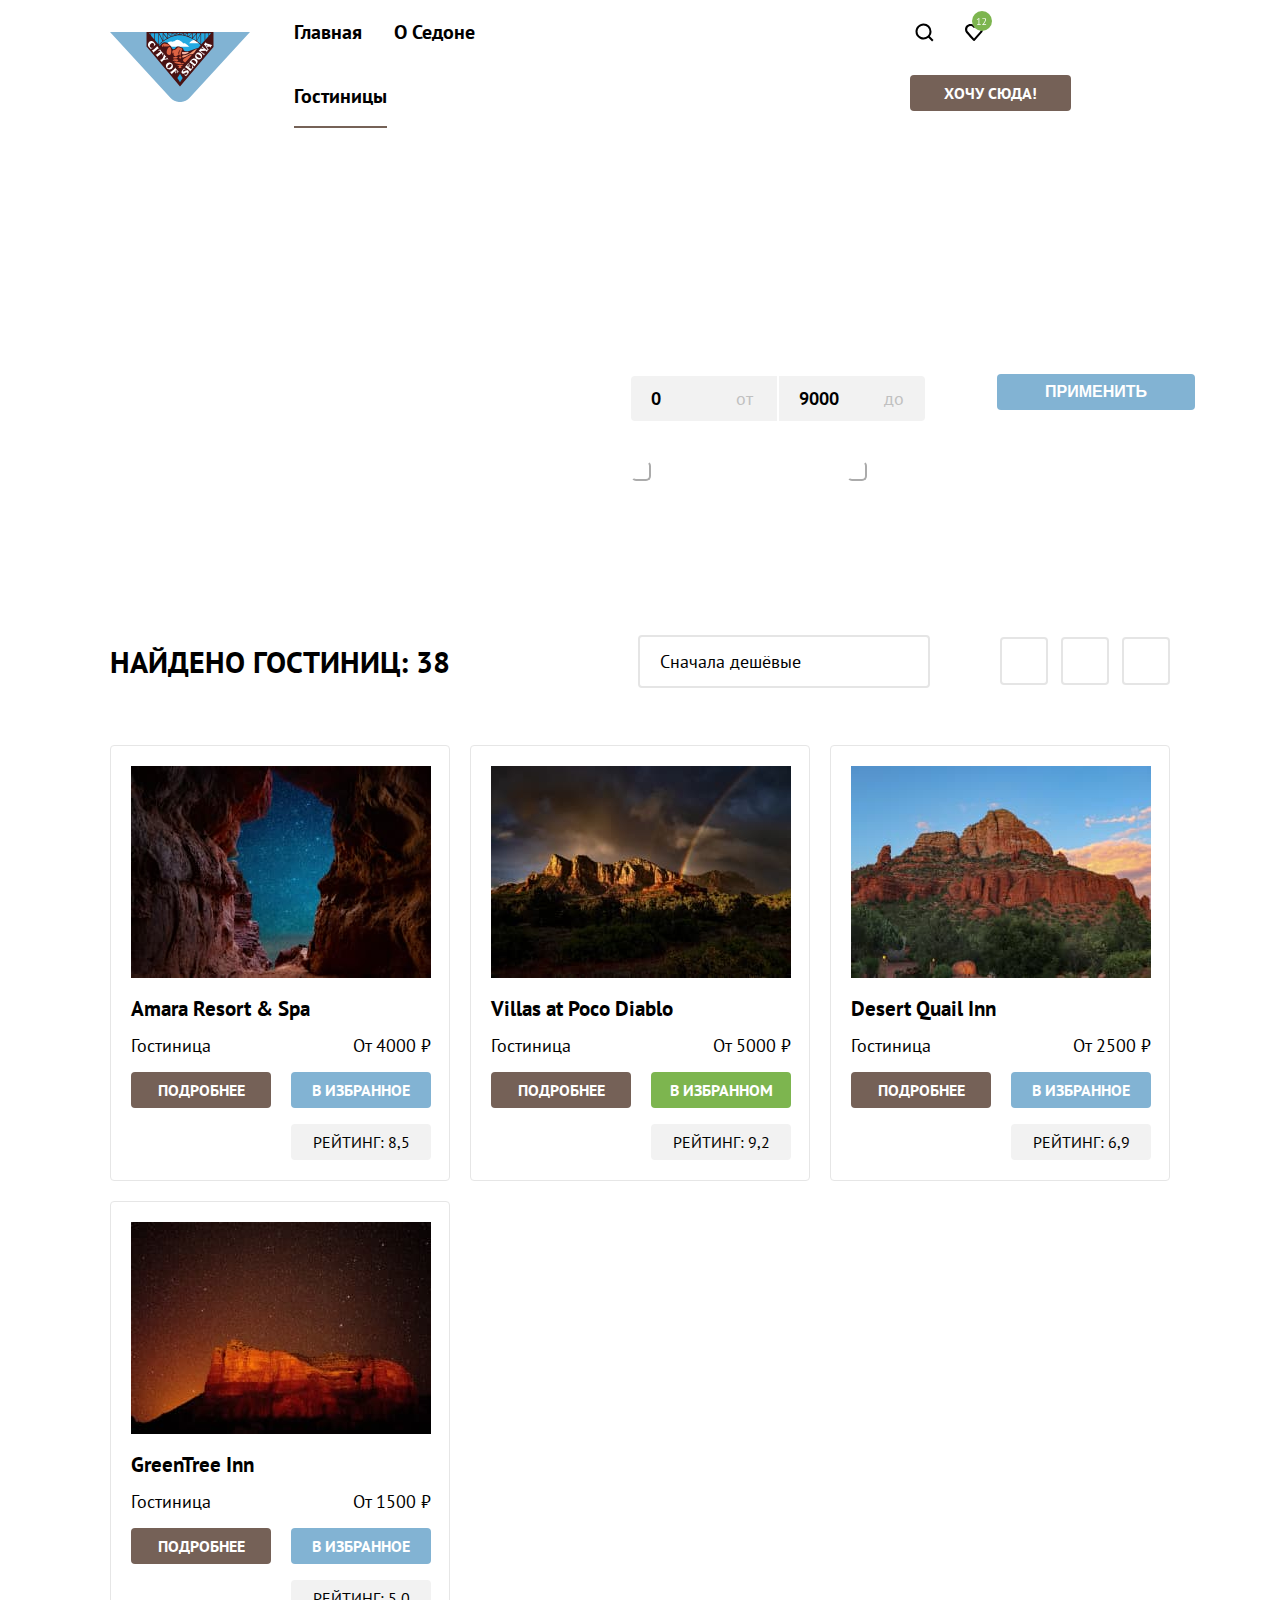
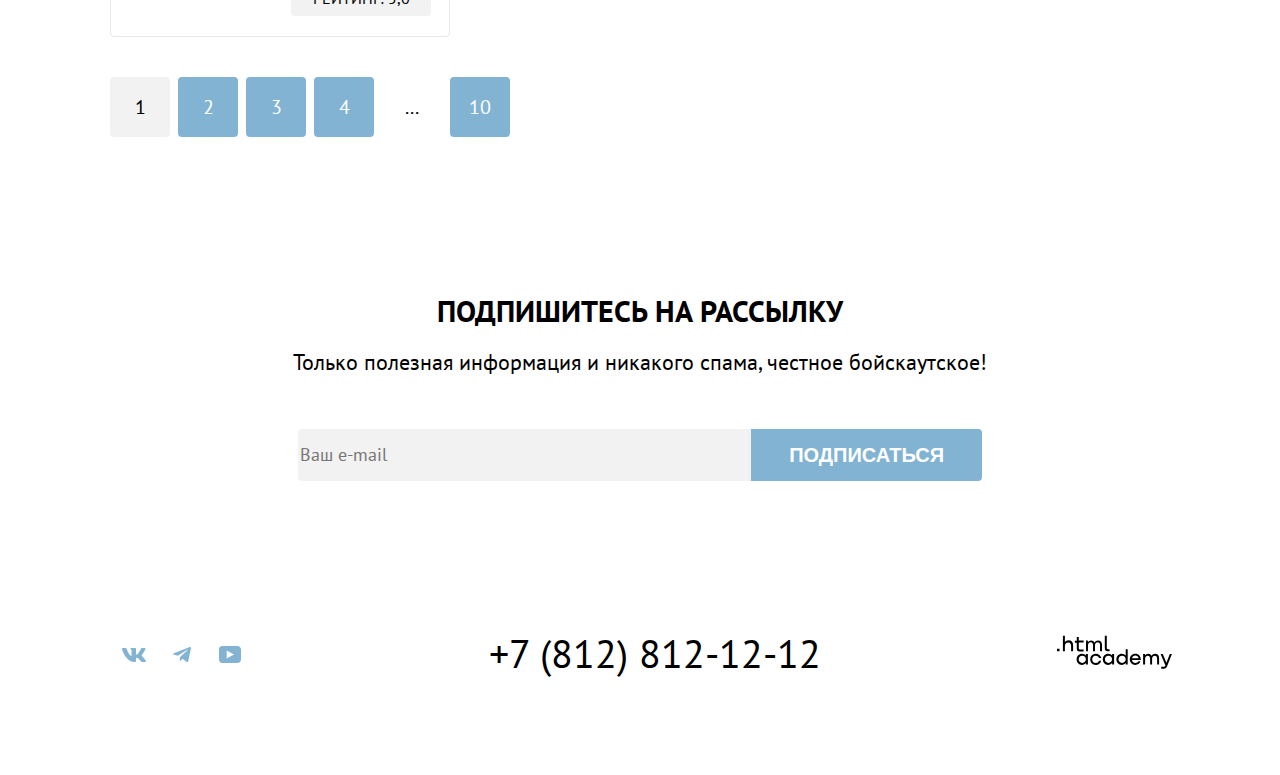
==== commit 2bff2cf1: "модальное окно перенесено на главную страницу" ====
--- a/catalog.html
+++ b/catalog.html
@@ -63,7 +63,7 @@
                 <a class="breadcrumbs-link next visually-hidden" href="#">ведёт</a>
               </li> -->
               <li class="breadcrumbs-item">
-                <a class="breadcrumbs-link">Гостиницы</a>
+                <a class="breadcrumbs-link hotels">Гостиницы</a>
               </li>
             </ul>
             <div class="catalog-filter-container">
@@ -353,73 +353,6 @@
       </div>
       </footer>
 
-      <!-- Модальное окно -->
-
-      <div class="modal-container modal-container-close">
-        <div class="modal modal-auth">
-          <div class="modal-frame-outer">
-            <button class="modal-close-button">
-              <span class="visually-hidden">Закрыть</span>
-            </button>
-            <section class="modal-content">
-              <h2 class="modal-title">Поиск гостиницы в Седоне</h2>
-                <form class="booking-form" action="https://echo.htmlacademy.ru/" method="post">
-                  <div class="modal-frame-inner">
-                    <p class="field-group">
-                      <label class="date-in modal-header">Дата Заезда:</label>
-                      <input class="date-in-field field" type="text" id="date-in" name="date-in" value="27 апреля 2020">
-                      <button class="calendar-button" type="button">
-                          <svg aria-hidden="true" focusable="false" width="16" height="15" viewBox="0 0 16 15" fill="none" xmlns="http://www.w3.org/2000/svg"><path d="M5.75 10c.3 0 .5-.2.5-.5s-.2-.5-.5-.5-.5.2-.5.5.2.5.5.5Z" fill="#000"/><path d="M15 2h-2V0h-1v2H4V0H3v2H1c-.6 0-1 .4-1 1v11c0 .5.4 1 1 1h14c.5 0 1-.5 1-1V3c0-.6-.5-1-1-1Zm0 12H1V7h14v7ZM1 6V3h2v2h1V3h8v2h1V3h2v3H1Z" fill="#000"/><path d="M8 10c.3 0 .5-.2.5-.5S8.3 9 8 9s-.5.2-.5.5.2.5.5.5ZM10.25 10c.3 0 .5-.2.5-.5s-.2-.5-.5-.5-.5.2-.5.5.2.5.5.5ZM5.75 11c-.3 0-.5.2-.5.5s.2.5.5.5.5-.2.5-.5-.2-.5-.5-.5ZM3.5 10c.3 0 .5-.2.5-.5S3.8 9 3.5 9s-.5.2-.5.5.2.5.5.5ZM3.5 11c-.3 0-.5.2-.5.5s.2.5.5.5.5-.2.5-.5-.2-.5-.5-.5ZM8 11c-.3 0-.5.2-.5.5s.2.5.5.5.5-.2.5-.5-.2-.5-.5-.5ZM10.25 11c-.3 0-.5.2-.5.5s.2.5.5.5.5-.2.5-.5-.2-.5-.5-.5ZM12.5 10c.3 0 .5-.2.5-.5s-.2-.5-.5-.5-.5.2-.5.5.2.5.5.5ZM12.5 11c-.3 0-.5.2-.5.5s.2.5.5.5.5-.2.5-.5-.2-.5-.5-.5Z" fill="#000"/></svg>
-                      </button>
-                      <!-- <span class="field-error">Мы не можем отправить вас в прошлое.</span> -->
-                    </p>
-                    <p class="field-group">
-                      <label class="date-out modal-header">Дата Выезда:</label>
-                        <input class="date-out-field field" type="text" id="date-out" name="date-out" value="1 сентября 2021">
-                        <button class="calendar-button" type="button">
-                          <svg aria-hidden="true" focusable="false" width="16" height="15" viewBox="0 0 16 15" fill="none" xmlns="http://www.w3.org/2000/svg"><path d="M5.75 10c.3 0 .5-.2.5-.5s-.2-.5-.5-.5-.5.2-.5.5.2.5.5.5Z" fill="#000"/><path d="M15 2h-2V0h-1v2H4V0H3v2H1c-.6 0-1 .4-1 1v11c0 .5.4 1 1 1h14c.5 0 1-.5 1-1V3c0-.6-.5-1-1-1Zm0 12H1V7h14v7ZM1 6V3h2v2h1V3h8v2h1V3h2v3H1Z" fill="#000"/><path d="M8 10c.3 0 .5-.2.5-.5S8.3 9 8 9s-.5.2-.5.5.2.5.5.5ZM10.25 10c.3 0 .5-.2.5-.5s-.2-.5-.5-.5-.5.2-.5.5.2.5.5.5ZM5.75 11c-.3 0-.5.2-.5.5s.2.5.5.5.5-.2.5-.5-.2-.5-.5-.5ZM3.5 10c.3 0 .5-.2.5-.5S3.8 9 3.5 9s-.5.2-.5.5.2.5.5.5ZM3.5 11c-.3 0-.5.2-.5.5s.2.5.5.5.5-.2.5-.5-.2-.5-.5-.5ZM8 11c-.3 0-.5.2-.5.5s.2.5.5.5.5-.2.5-.5-.2-.5-.5-.5ZM10.25 11c-.3 0-.5.2-.5.5s.2.5.5.5.5-.2.5-.5-.2-.5-.5-.5ZM12.5 10c.3 0 .5-.2.5-.5s-.2-.5-.5-.5-.5.2-.5.5.2.5.5.5ZM12.5 11c-.3 0-.5.2-.5.5s.2.5.5.5.5-.2.5-.5-.2-.5-.5-.5Z" fill="#000"/></svg>
-                        </button>
-                    <!-- <span class="field-true">На эти даты есть свободные номера. Пока есть.</span> -->
-                    </p>
-                    <div class="field-group-adults">
-                      <label class="amount-of-adults modal-header">Взрослые:</label>
-                      <div class="adults-plus-minus">
-                        <button class="plus-minus" type="button" id="minus">
-                          <svg aria-hidden="true" focusable="false" width="14" height="2" viewBox="0 0 14 2" fill="none" xmlns="http://www.w3.org/2000/svg"><path d="M0 0v2h14V0H0Z" fill="#756157" fill-opacity=".3"/></svg>
-                        </button>
-                        <input class="amount-of-adults-field field" type="number" id="amount-of-adults" name="amount-of-adults" value="2">
-                        <button class="plus-minus" type="button" id="plus">
-                          <svg aria-hidden="true" focusable="false" width="14" height="14" viewBox="0 0 14 14" fill="none" xmlns="http://www.w3.org/2000/svg"><path d="M14 6H8V0H6v6H0v2h6v6h2V8h6V6Z" fill="#756157" fill-opacity=".3"/></svg>
-                        </button>
-                      </div>
-                    </div>
-                    <div class="field-group-chidren">
-                      <span class="children-info">
-                        <label class="amount-of-children modal-header">Дети:</label>
-                        <span class="tooltip">
-                          <button class="tooltip-toggle" type="button">
-                            <svg class="tooltip-icon" width="26" height="26" viewBox="0 0 26 26" fill="white" xmlns="http://www.w3.org/2000/svg"><circle cx="13" cy="13" r="13" fill="#83B3D3"/><path fill-rule="evenodd" clip-rule="evenodd" d="M12 7h2v2h-2V7Zm2 12h-2v-9h2v9Z"/></svg>
-                          </button>
-                          <span class="tooltip-text">Укажите количество детей, которые будут с вами, возраст которых от 6 до 18 лет. Дети до 6 лет размещаются бесплатно.</span>
-                        </span>
-                      </span>
-                      <div class="children-plus-minus">
-                        <button class="plus-minus" type="button" id="minus">
-                          <svg aria-hidden="true" focusable="false" width="14" height="2" viewBox="0 0 14 2" fill="none" xmlns="http://www.w3.org/2000/svg"><path d="M0 0v2h14V0H0Z" fill="#756157" fill-opacity=".3"/></svg>
-                        </button>
-                        <input class="amount-of-children-field field" type="number" id="amount-of-children" name="amount-of-children" value="2">
-                        <button class="plus-minus" type="button" id="plus">
-                          <svg aria-hidden="true" focusable="false" width="14" height="14" viewBox="0 0 14 14" fill="none" xmlns="http://www.w3.org/2000/svg"><path d="M14 6H8V0H6v6H0v2h6v6h2V8h6V6Z" fill="#756157" fill-opacity=".3"/></svg>
-                        </button>
-                      </div>
-                    </div>
-                    <button class="button searching-form-button" type="submit">Найти</button>
-                  </div>
-                </form>
-            </section>
-          </div>
-        </div>
-        </div>
-      </div>
+
     </body>
   </html>
--- a/styles/styles.css
+++ b/styles/styles.css
@@ -2,7 +2,7 @@
     font-family: "PT Sans";
     font-style: normal;
     font-weight: 400;
-    src: url("../fonts/pt-sans-regular.woff2") format("woff2");
+    src: url("../fonts/ptsans-400.woff2") format("woff2");
     font-display: swap;
   }
 
@@ -11,12 +11,12 @@
     font-family: "PT Sans";
     font-style: normal;
     font-weight: 700;
-    src: url("../fonts/pt-sans-bold.woff2") format("woff2");
+    src: url("../fonts/ptsans-700.woff2") format("woff2");
     font-display: swap;
   }
 
 
-@font-face {
+/* @font-face {
     font-family: "PT Sans";
     font-style: italic;
     font-weight: 400;
@@ -30,7 +30,7 @@
     font-weight: 700;
     src: url("../fonts/pt-sans-bold-italic.woff2") format("woff2");
     font-display: swap;
-  }
+  } */
 
   html {
     height: 100%;
@@ -133,14 +133,16 @@
 
   .navigation {
     display: flex;
-    width: 1200px;
+    /* width: 1200px; */
     margin: 0 auto;
     align-items: center;
+    padding-left: 70px;
+    padding-right: 70px;
   }
 
   .navigation-logo {
     width: 140px;
-    margin-right: 44px;
+    margin-right: 28px;
     height: 64px;
     position: relative;
   }
@@ -150,13 +152,13 @@
     margin: 0;
     padding: 0;
     list-style-type: none;
-    width: 600px;
     flex-wrap: wrap;
+
   }
 
   .navigation-user {
-    max-width: 300px;
-    margin-left: auto;
+    align-items: flex-end;
+    margin-left: 285px;
   }
 
   .navigation-user .navigation-item:nth-child(1) .navigation-link{
@@ -209,15 +211,6 @@
 
 
 
-  .navigation-item .button {
-    padding: 8px 34px;
-    margin-top: 14px;
-    margin-bottom: 14px;
-
-  }
-
-
-
   .navigation-user .navigation-link {
     min-width: 18px;
     min-height: 18px;
@@ -238,6 +231,10 @@
     font-size: 16px;
     line-height: 20px;
     align-items: center;
+    padding: 8px 34px;
+    margin-top: 14px;
+    margin-bottom: 14px;
+    margin-left: 11px;
   }
 
 
@@ -261,8 +258,8 @@
   line-height: 36px;
   text-align: center;
   text-transform: uppercase;
-  padding: 69px 0 25px;
-  margin-top: 0;
+  padding-top: 50px;
+  font-weight: 700;
 
 }
 
@@ -299,7 +296,7 @@
   font-size: 22px;
   line-height: 26px;
   text-align: center;
-  padding-bottom: 45px;
+  padding-bottom: 70px;
 }
 
 .advantages-list {
@@ -322,7 +319,7 @@
   justify-content: center; */
   text-align: center;
   margin: 0;
-  padding: 103px 0 121px;
+  padding: 107px 0 121px;
   /* box-sizing: border-box; */
   height: 384px;
   flex-wrap: wrap;
@@ -409,12 +406,16 @@
 .recomendations-item {
   display: flex;
   margin: 0;
-  padding-top: 70px;
-  padding-bottom: 90px;
+  padding-top: 87px;
+  padding-bottom: 79px;
   flex-direction: column;
   align-items: center;
   width: 400px;
 
+}
+
+.recomendations-title {
+  margin: 31px;
 }
 
 .wrapper {
@@ -521,6 +522,7 @@
   padding: 8px 50px;
   margin: 0 auto;
   display: block;
+  width: 376px;
 }
 
 /* Subscribers */
@@ -554,7 +556,7 @@
   background-color: transparent;
   font-size: 16px;
   line-height: 20px;
-  margin-top: 26px;
+  margin-top: 35px;
   padding: 8px 50px;
   /* box-sizing: border-box; */
 }
@@ -700,7 +702,7 @@
   font-size: 20px;
   line-height: 24px;
   text-transform: capitalize;
-  margin-bottom: 32px;
+  margin-bottom: 36px;
 }
 
 .catalog-filter-list {
@@ -751,7 +753,7 @@
   text-decoration: none;
   color:#000000;
   margin: 0;
-  padding: 45px 236px 35px 250px;
+  padding: 8px 236px 35px 190px;
 }
 
 .footer-contacts-phone:hover,
@@ -768,10 +770,10 @@
   flex-wrap: wrap;
   list-style-type: none;
   justify-content: space-around;
-  padding-top: 45px;
-  padding-bottom: 35px;
+  padding-top: 10px;
+  /* padding-bottom: 35px; */
   padding-right: 45px;
-  /* padding-left: 70px; */
+  padding-left: 70px;
   /* padding: 0; */
   margin: 0;
   }
@@ -793,9 +795,10 @@
 }
 
 .footer-logo {
-  margin-left: auto;
+  /* margin-left: auto; */
   max-width: 115px;
-  padding-top: 48px;
+  padding-top: 10px;
+
 }
 
 .footer-social-link {
@@ -817,6 +820,7 @@
   margin: 0;
   padding-top: 0;
   list-style-type: none;
+
 }
 
 /* .footer-social-vk {
@@ -896,7 +900,7 @@
 .submit-or-clear {
   list-style-type: none;
   padding: 0;
-  margin-top: 56px;
+  margin-top: 58px;
 }
 
 .catalog-header {
@@ -924,12 +928,12 @@
 
 .type-of-housing-filter {
   display: flex;
-  margin-right: 140px;
+  margin-right: 156px;
 }
 
 .cost-filter {
   display: flex;
-  margin-right: 70px;
+  margin-right: 72px;
 }
 
 .breadcrumbs {
@@ -938,12 +942,18 @@
   margin: 0;
   padding: 0;
   list-style-type: none;
-  margin-top: 8px;
-  margin-bottom: 40px;
+  margin-top: 11px;
+  margin-bottom: 42px;
 }
 
 .breadcrumbs-link {
   color: inherit;
+
+}
+
+.hotels {
+  margin-left: 10px;
+  font-size: 16px;
 }
 
 .breadcrumbs-item {
@@ -958,7 +968,7 @@
   width: 6px;
   height: 10px;
   top: 6px;
-  right: -9px;
+  right: -15px;
   content: "";
 }
 
@@ -1261,11 +1271,12 @@
 }
 
 .submit-button {
-  padding: 8px 50px;
+  padding: 8px 48px;
   background: #82B3D3;
   border-radius: 4px;
   font-size: 16px;
   box-sizing: border-box;
+  line-height: 20px;
 }
 
 .submit-button:hover,
@@ -1373,9 +1384,10 @@
 
 .control-infra,
 .control-type {
-  margin-left: 16px;
+  margin-left: 18px;
   color: #FFFFFF;
   line-height: 23px;
+  font-weight: 400;
 }
 
 /* Mark */
@@ -1478,18 +1490,49 @@
   display: grid;
   grid-template-columns: 247px 247px;
   gap: 88px;
-  row-gap: 48px;
+  row-gap: 0;
   width: 577px;
   height: 348px;
   list-style-type: none;
   margin: 0;
   padding: 0;
+  color: #000000;
 }
 
 .modal-frame-inner .field {
   height: 48px;
   background: #F2F2F2;
   border-radius: 4px;
+  line-height: 24px;
+  max-width: 440px;
+}
+
+.modal-frame-inner .field:hover  {
+  background: #E6E6E6;
+}
+
+.modal-frame-inner .field:hover ~ .calendar-button {
+  background: #E6E6E6;
+}
+
+.modal-frame-inner .field:focus {
+  background: #E6E6E6;
+  outline: 3px solid #83B3D3;
+  outline-offset: -3px;
+}
+
+.modal-frame-inner .field:focus ~ .calendar-button {
+  background: #E6E6E6;
+}
+
+.modal-frame-inner .field:active {
+  background: #F2F2F2;
+  outline: 2px solid #000000;
+  outline-offset: -2px;
+}
+
+.modal-frame-inner .field:active ~ .calendar-button {
+  background: #F2F2F2;
 }
 
 .field-group {
@@ -1541,7 +1584,7 @@
 
 .plus-minus {
   border: none;
-  padding: 0 6px;
+  padding: 14px 10px;
   cursor: pointer;
   display: inline-flex;
   align-items: center;
@@ -1553,30 +1596,53 @@
   width: 110px;
   background: #F2F2F2;
   border-radius: 4px;
+  text-align: center;
+}
+
+.children-plus-minus {
+  margin-right: 4px;
 }
 
 .modal-frame-outer .button {
   width: 100%;
   background: #83B3D3;
   border-radius: 10px;
+  margin-top: 48px;
+}
+
+.modal-frame-outer .button:hover,
+.modal-frame-outer .button:focus {
+  background: #68A2CA;
+}
+
+.modal-frame-outer .button:active {
+  background: #68A2CA;
+  color: rgba(242, 242, 242, 0.3);
 }
 
 
 .modal-close-button {
   position: absolute;
-  padding: 0;
-  top: 0;
-  right: 0;
-  width: 52px;
-  height: 52px;
-  background-image: url("../images/cross.svg"), url("../images/Ellipse.svg");
-  background-repeat: no-repeat;
-  background-position: center;
+  margin-left: 542px;
+  padding: 19px;
+  border-radius: 50%;
   cursor: pointer;
   border: none;
-  background-color: white;
-  margin-right: 52px;
-  margin-top: 54px;
+  background: #F2F2F2;
+}
+
+.modal-close-button:hover {
+  background: #E6E6E6;
+}
+
+.modal-close-button:focus {
+  background: #E6E6E6;
+  outline: 3px solid #83B3D3;
+  outline-offset: -3px;
+}
+
+.modal-close-button:active {
+  background: #E6E6E6;
 }
 
 .modal-title {
@@ -1591,13 +1657,20 @@
   font-weight: 700;
   font-size: 20px;
   line-height: 24px;
-}
-
-/* .date-in-field, .date-out-field {
-  background: #F2F2F2;
-  border-radius: 4px;
-  height: 48px;
-} */
+
+  /* margin-right: 18px; */
+}
+
+.date-in-field, .date-out-field {
+  margin-left: 18px;
+  padding-left: 20px;
+
+}
+
+.date-out, .date-in {
+  min-width: 120px;
+}
+
 /*
 
 .children-field {
@@ -1629,9 +1702,9 @@
   cursor: pointer;
 } */
 
-.modal-container-close {
+/* .modal-container-close {
   display: none;
-}
+} */
 
 /* Тултип */
 
@@ -1707,3 +1780,23 @@
 .date-in-field {
   position: relative;
 }
+
+.date-in-field::placeholder {
+  color: rgba(0, 0, 0, 0.6);
+}
+
+.field-true {
+  grid-column: 1 / 3;
+  margin: 0 69px 23px 157px;
+  padding: 0;
+  font-size: 16px;
+  color: #333333;
+}
+
+.field-error {
+  grid-column: 1 / 3;
+  margin: 0 69px 23px 157px;
+  padding: 0;
+  font-size: 16px;
+  color: #ff5757;
+}
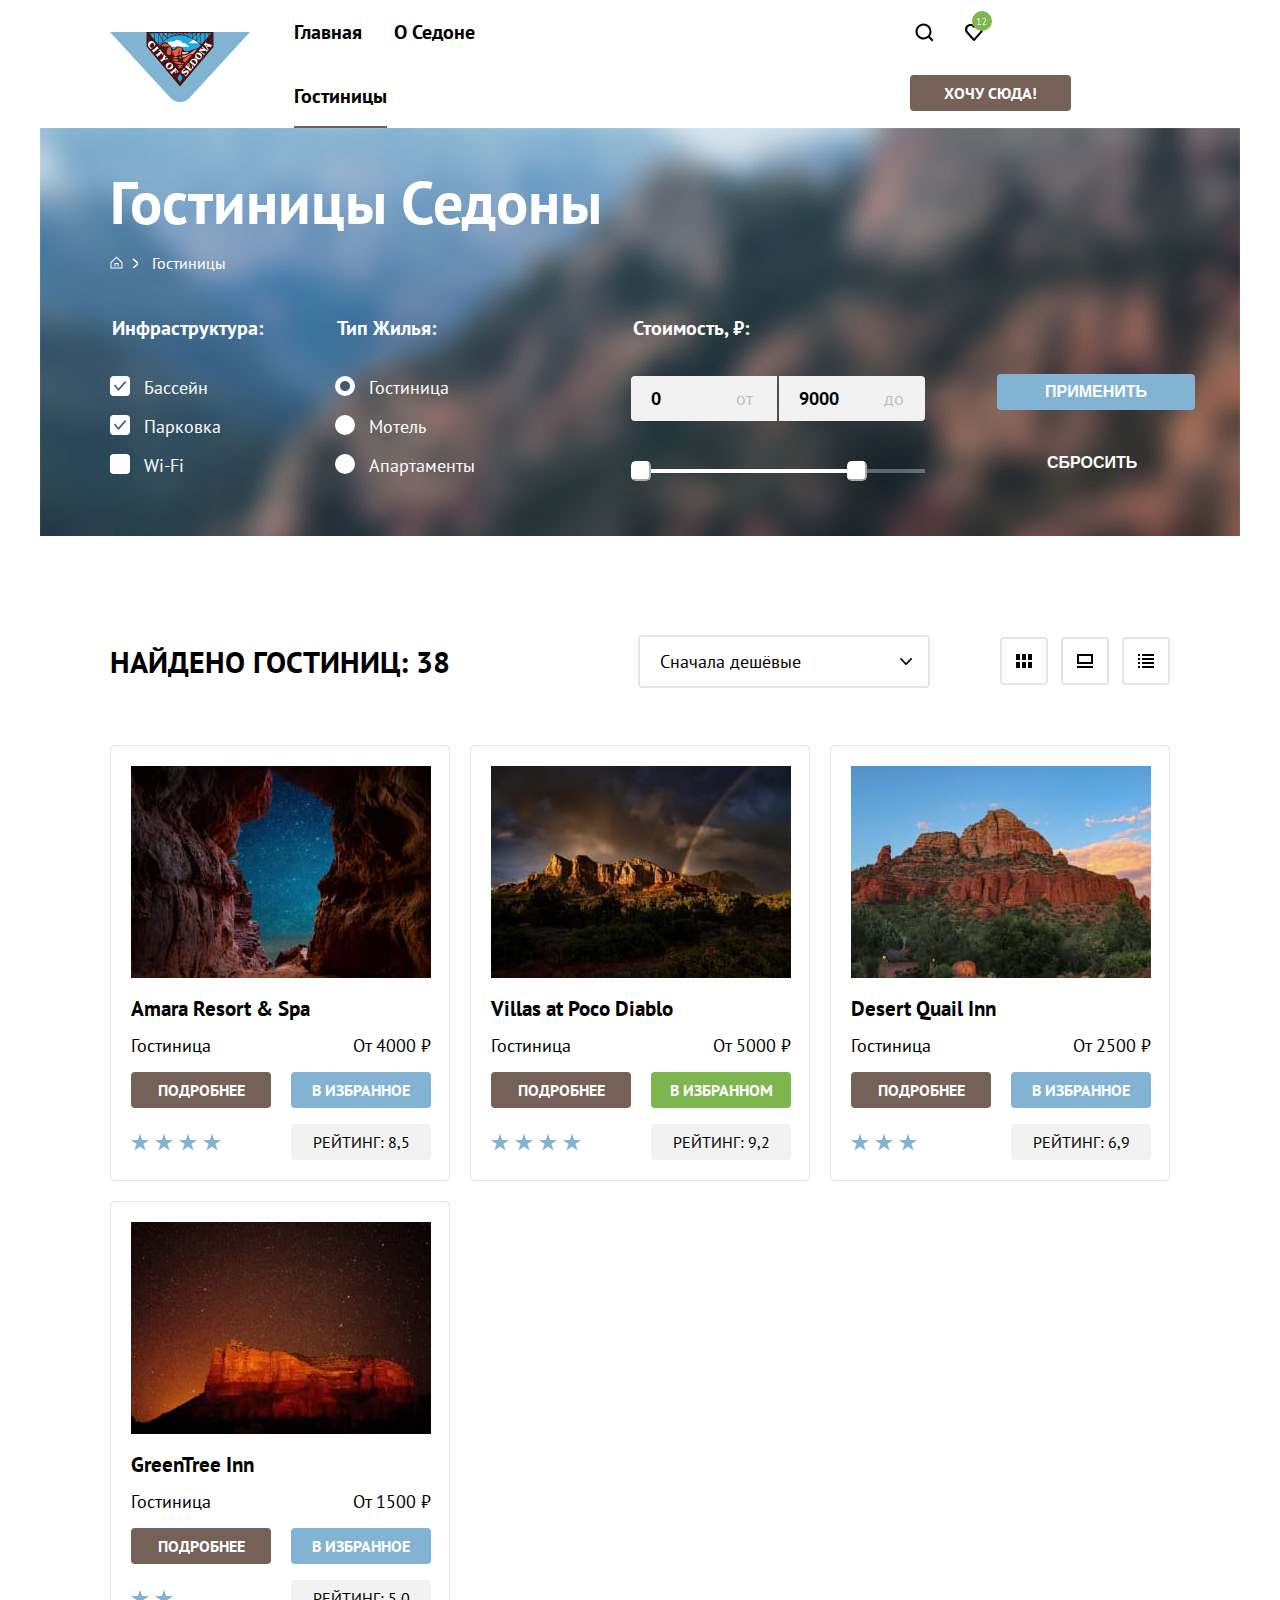
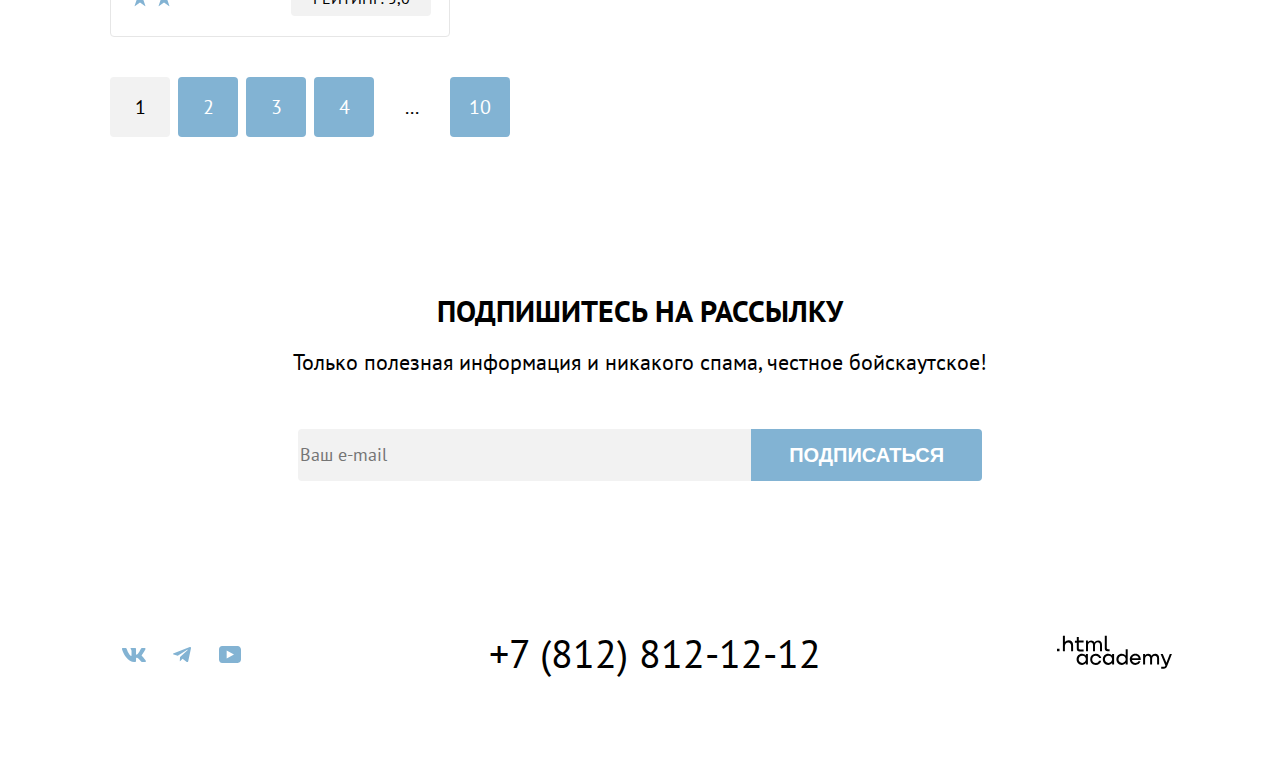
==== commit d924ba15: "добавлен favicon" ====
--- a/catalog.html
+++ b/catalog.html
@@ -4,52 +4,52 @@
     <meta charset="utf-8">
     <title>HTML Academy: Седона</title>
     <link rel="stylesheet" href="styles/styles.css">
+    <link rel="icon" type="image/png" sizes="32x32" href="images/favicon.png">
   </head>
   <body>
     <div class="page-container">
-    <header class="page-header">
-      <nav class="navigation">
-        <a class="navigation-logo" href="index.html">
-          <img class="page-header-logo" alt="Логотип Седона" src="images/logo-full.svg"  width="140" height="70">
-        </a>
-        <ul class="navigation-list">
-          <li class="navigation-item">
-            <a class="navigation-link" href="index.html">Главная</a>
-          </li>
-          <li class="navigation-item">
-            <a class="navigation-link" href="#">О Седоне</a>
-          </li>
-          <li class="navigation-item">
-            <a class="navigation-link navigation-link-current" href="catalog.html">Гостиницы</a>
-          </li>
-        </ul>
-        <ul class="navigation-list navigation-user">
-          <li class="navigation-item">
-            <a class="navigation-link navigation-icon" href="#">
-              <span class="visually-hidden">Поиск</span>
-            </a>
-          </li>
-          <li class="navigation-item">
-            <a class="navigation-link navigation-icon" href="#">
-              <span class="visually-hidden">Избранное</span>
-            </a>
-          </li>
-          <li class="navigation-item">
-            <a class=" main-link button" href="catalog.html">Хочу сюда!</a>
-          </li>
-        </ul>
-      </nav>
-
-    </header>
+      <header class="page-header">
+        <nav class="navigation">
+          <a class="navigation-logo" href="index.html">
+            <img class="page-header-logo" alt="Логотип Седона" src="images/logo-full.svg"  width="140" height="70">
+          </a>
+          <ul class="navigation-list">
+            <li class="navigation-item">
+              <a class="navigation-link" href="index.html">Главная</a>
+            </li>
+            <li class="navigation-item">
+              <a class="navigation-link" href="#">О Седоне</a>
+            </li>
+            <li class="navigation-item">
+              <a class="navigation-link navigation-link-current" href="catalog.html">Гостиницы</a>
+            </li>
+          </ul>
+          <ul class="navigation-list navigation-user">
+            <li class="navigation-item">
+              <a class="navigation-link navigation-icon" href="#">
+                <span class="visually-hidden">Поиск</span>
+              </a>
+            </li>
+            <li class="navigation-item">
+              <a class="navigation-link navigation-icon" href="#">
+                <span class="visually-hidden">Избранное</span>
+              </a>
+            </li>
+            <li class="navigation-item">
+              <a class=" main-link button" href="catalog.html">Хочу сюда!</a>
+            </li>
+          </ul>
+        </nav>
+      </header>
 
       <!-- Главная -->
 
-    <main class="main-index main-container">
-      <div class="page-container">
+      <main class="main-index main-container">
+        <div class="page-container">
           <section class="catalog-hotels-filter">
             <h2 class="catalog-header"> Гостиницы Седоны</h2>
 
-              <!-- Хлебные крошки -->
+            <!-- Хлебные крошки -->
 
             <ul class="breadcrumbs">
               <li class="breadcrumbs-item">
@@ -70,289 +70,289 @@
               <div class="infrastructure">
                 <div class="infrastrucructure-filter">
                   <form class="catalog-filter" action="https://echo.htmlacademy.ru/" method="get">
-                      <fieldset class="catalog-filter-group infrastructure-filter">
-                        <legend class="catalog-filter-title">Инфраструктура:</legend>
-                        <ul class="catalog-filter-list">
-                          <li class="catalog-filter-item">
-                            <label class="control">
-                              <input class="visually-hidden control-input" type="checkbox" name="swimmingpool" checked>
-                              <span class="control-mark"></span>
-                              <span class="control-infra">Бассейн</span>
-                            </label>
-                          </li>
-                          <li class="catalog-filter-item">
-                            <label class="control">
-                              <input class="visually-hidden control-input" type="checkbox" name="parking" checked>
-                              <span class="control-mark"></span>
-                              <span class="control-infra">Парковка</span>
-                            </label>
-                          </li>
-                          <li class="catalog-filter-item">
-                            <label class="control">
-                              <input class="visually-hidden control-input" type="checkbox" name="wi-fi">
-                              <span class="control-mark"></span>
-                              <span class="control-infra">Wi-Fi</span>
-                            </label>
-                          </li>
-                        </ul>
-                      </fieldset>
+                    <fieldset class="catalog-filter-group infrastructure-filter">
+                      <legend class="catalog-filter-title">Инфраструктура:</legend>
+                      <ul class="catalog-filter-list">
+                        <li class="catalog-filter-item">
+                          <label class="control">
+                            <input class="visually-hidden control-input" type="checkbox" name="swimmingpool" checked>
+                            <span class="control-mark"></span>
+                            <span class="control-infra">Бассейн</span>
+                          </label>
+                        </li>
+                        <li class="catalog-filter-item">
+                          <label class="control">
+                            <input class="visually-hidden control-input" type="checkbox" name="parking" checked>
+                            <span class="control-mark"></span>
+                            <span class="control-infra">Парковка</span>
+                          </label>
+                        </li>
+                        <li class="catalog-filter-item">
+                          <label class="control">
+                            <input class="visually-hidden control-input" type="checkbox" name="wi-fi">
+                            <span class="control-mark"></span>
+                            <span class="control-infra">Wi-Fi</span>
+                          </label>
+                        </li>
+                      </ul>
+                    </fieldset>
                   </form>
                 </div>
                 <div class="type-of-housing-filter">
                   <form class="catalog-filter" action="https://echo.htmlacademy.ru/" method="get">
-                      <fieldset class="catalog-filter-group housing-filter">
-                          <legend class="catalog-filter-title">Тип Жилья:</legend>
-                          <ul class="catalog-filter-list">
-                              <li class="catalog-filter-item">
-                                  <label class="control">
-                                    <input class="visually-hidden control-input" type="radio" name="hotel-type" checked>
-                                    <span class="control-mark"></span>
-                                    <span class="control-type">Гостиница</span>
-                                  </label>
-                              </li>
-                              <li class="catalog-filter-item">
-                                  <label class="control">
-                                    <input class="visually-hidden control-input" type="radio" name="hotel-type" >
-                                    <span class="control-mark"></span>
-                                    <span class="control-type">Мотель</span>
-                                  </label>
-                              </li>
-                              <li class="catalog-filter-item">
-                                  <label class="control">
-                                    <input class="visually-hidden control-input" type="radio" name="hotel-type">
-                                    <span class="control-mark"></span>
-                                    <span class="control-type">Апартаменты</span>
-                                  </label>
-                              </li>
-                          </ul>
-                      </fieldset>
+                    <fieldset class="catalog-filter-group housing-filter">
+                      <legend class="catalog-filter-title">Тип Жилья:</legend>
+                      <ul class="catalog-filter-list">
+                        <li class="catalog-filter-item">
+                          <label class="control">
+                            <input class="visually-hidden control-input" type="radio" name="hotel-type" checked>
+                            <span class="control-mark"></span>
+                            <span class="control-type">Гостиница</span>
+                          </label>
+                        </li>
+                        <li class="catalog-filter-item">
+                          <label class="control">
+                            <input class="visually-hidden control-input" type="radio" name="hotel-type" >
+                            <span class="control-mark"></span>
+                            <span class="control-type">Мотель</span>
+                          </label>
+                        </li>
+                        <li class="catalog-filter-item">
+                          <label class="control">
+                            <input class="visually-hidden control-input" type="radio" name="hotel-type">
+                            <span class="control-mark"></span>
+                            <span class="control-type">Апартаменты</span>
+                          </label>
+                        </li>
+                      </ul>
+                    </fieldset>
                   </form>
                 </div>
               </div>
               <div class="cost-filter">
-              <form class="catalog-filter" action="https://echo.htmlacademy.ru/" method="get">
+                <form class="catalog-filter" action="https://echo.htmlacademy.ru/" method="get">
                   <fieldset class="catalog-filter-group pricing-filter">
-                      <legend class="catalog-filter-title">Стоимость, ₽: </legend>
-                      <div class="range">
-                        <div class="range-wrapper-inputs">
-                          <label class="catalog-filter-label left">
-                            <input class="field field-from" type="number" name="price-from" id="price-from" value="0" min="0">
-                            от
-                          </label>
-                          <label class="catalog-filter-label right">
-                            <input class="field field-to" type="number" name="price-to" id="price-to" value="9000" min="0">
-                            до
-                          </label>
-                        </div>
-
-                        <div class="range">
-                          <div class="range-scale">
-                            <div class="range-bar" style="left:0; width: 226px;">
-                              <button type="button" class="range-toggle toggle-min"></button>
-                              <button type="button" class="range-toggle toggle-max"></button>
-                            </div>
-                          </div>
+                    <legend class="catalog-filter-title">Стоимость, ₽: </legend>
+                    <div class="range">
+                      <div class="range-wrapper-inputs">
+                        <label class="catalog-filter-label left">
+                          <input class="field field-from" type="number" name="price-from" id="price-from" value="0" min="0">
+                          от
+                        </label>
+                        <label class="catalog-filter-label right">
+                          <input class="field field-to" type="number" name="price-to" id="price-to" value="9000" min="0">
+                          до
+                        </label>
+                      </div>
+                      <div class="range-scale">
+                        <div class="range-bar" style="left:0; width: 226px;">
+                          <button type="button" class="range-toggle toggle-min"></button>
+                          <button type="button" class="range-toggle toggle-max"></button>
                         </div>
                       </div>
                     </div>
                   </fieldset>
+                </form>
+              </div>
+              <form class="submit-form" action="https://echo.htmlacademy.ru/" method="post">
+                <ul class="submit-or-clear">
+                  <li class="button-item">
+                    <button class="button submit-button" type="submit">Применить</button>
+                  </li>
+                  <li class="button-item">
+                    <button class="button clear-button" type="submit">Сбросить</button>
+                  </li>
+                </ul>
               </form>
-              <form class="submit-form" action="https://echo.htmlacademy.ru/" method="post">
-                  <ul class="submit-or-clear">
-                      <li class="button-item">
-                        <button class="button submit-button" type="submit">Применить</button>
-                      </li>
-                      <li class="button-item">
-                        <button class="button clear-button" type="submit">Сбросить</button>
-                      </li>
-                  </ul>
-                </form>
             </div>
           </section>
 
-        <!-- Вид карточек -->
-
-        <section class="founded">
-          <div class="founded-container">
-            <h2 class="founded-number">Найдено гостиниц: 38</h2>
-
-              <!-- Сортировка -->
-
-            <div class="sorting-container">
-              <div class="select sorting-type">
-                <select class="select-control" aria-label="Сортировка">
-                  <option value="cheap">Сначала дешёвые</option>
-                  <option value="popular">Сначала популярные</option>
-                  <option value="expensive">Сначала дорогие</option>
-                </select>
-              </div>
-
-
-              <!-- Вид -->
-
-              <div class="buttons-container">
-                <a class="button button-view button-table" href="cards.svg">
-                  <span class="visually-hidden" hidden>Показать карточки</span>
-                </a>
-                <a class="button button-view button-slideshow" href="more-info.svg">
+          <!-- Вид карточек -->
+
+          <section class="founded">
+            <div class="founded-container">
+              <h2 class="founded-number">Найдено гостиниц: 38</h2>
+
+                <!-- Сортировка -->
+
+              <div class="sorting-container">
+                <div class="select sorting-type">
+                  <select class="select-control" aria-label="Сортировка">
+                    <option value="cheap">Сначала дешёвые</option>
+                    <option value="popular">Сначала популярные</option>
+                    <option value="expensive">Сначала дорогие</option>
+                  </select>
+                </div>
+
+
+                <!-- Вид -->
+
+                <div class="buttons-container">
+                  <a class="button button-view button-table" href="cards.svg">
+                    <span class="visually-hidden" hidden>Показать карточки</span>
+                  </a>
+                  <a class="button button-view button-slideshow" href="more-info.svg">
                     <span class="visually-hidden" hidden>Показать полосы</span>
-                </a>
-                <a href="list.svg" class="button button-view button-list">
+                  </a>
+                  <a href="list.svg" class="button button-view button-list">
                     <span class="visually-hidden" hidden>Показать список</span>
-                </a>
+                  </a>
+                </div>
               </div>
             </div>
 
-        </section>
-
-        <!-- Список отелей -->
-
-        <ul class="hotel-list">
+          </section>
+
+          <!-- Список отелей -->
+
+          <ul class="hotel-list">
             <li class="hotel-card">
-                    <a class="hotel-card-link" href="hotel.html">
-                     <img class="hotel-card-image" src="images/hotels/hotel-1.jpg" width="300" height="212" alt="Фото гостиницы Amara Resort & Spa" >
-                        <h3 class="hotel-card-title">Amara Resort & Spa</h3>
-                     </a>
-                      <div class="hotel-card-content">
-                        <a class="hotel-card-type">Гостиница</a>
-                        <a class="hotel-card-price">От 4000 ₽</a>
-                        <a class="product-card-button button more-info" href="#">Подробнее</a>
-                        <a class="product-card-button button add-to-favourites" href="#">В избранное</a>
-                        <a class="four-stars-hotel">
-                          <span class="visually-hidden">Гостиница 4 звезды</span>
-                        </a>
-                        <a class="hotel-card-rating">Рейтинг: 8,5</a>
-                      </div>
+              <a class="hotel-card-link" href="hotel.html">
+                <img class="hotel-card-image" src="images/hotels/hotel-1.jpg" width="300" height="212" alt="Фото гостиницы Amara Resort & Spa" >
+                  <h3 class="hotel-card-title">Amara Resort & Spa</h3>
+              </a>
+              <div class="hotel-card-content">
+                <a class="hotel-card-type">Гостиница</a>
+                <a class="hotel-card-price">От 4000 ₽</a>
+                <a class="product-card-button button more-info" href="#">Подробнее</a>
+                <a class="product-card-button button add-to-favourites" href="#">В избранное</a>
+                <a class="four-stars-hotel">
+                  <span class="visually-hidden">Гостиница 4 звезды</span>
+                </a>
+                <a class="hotel-card-rating">Рейтинг: 8,5</a>
+              </div>
             </li>
             <li class="hotel-card">
-                <a class="hotel-card-link" href="hotel.html">
-                 <img class="hotel-card-image" src="images/hotels/hotel-2.jpg" width="300" height="212" alt="Фото гостиницы Villas at Poco Diablo">
-                    <h3 class="hotel-card-title">Villas at Poco Diablo</h3>
-                 </a>
-                 <div class="hotel-card-content">
-                    <a class="hotel-card-type">Гостиница</a>
-                    <a class="hotel-card-price">От 5000 ₽</a>
-                    <a class="product-card-button button more-info" href="#">Подробнее</a>
-                    <a class="product-card-button button in-favourites" href="#">В избранном</a>
-                    <a class="four-stars-hotel">
-                      <span class="visually-hidden">Гостиница 4 звезды</span>
-                    </a>
-                    <a class="hotel-card-rating">Рейтинг: 9,2</a>
-                 </div>
+              <a class="hotel-card-link" href="hotel.html">
+                <img class="hotel-card-image" src="images/hotels/hotel-2.jpg" width="300" height="212" alt="Фото гостиницы Villas at Poco Diablo">
+                <h3 class="hotel-card-title">Villas at Poco Diablo</h3>
+              </a>
+              <div class="hotel-card-content">
+                <a class="hotel-card-type">Гостиница</a>
+                <a class="hotel-card-price">От 5000 ₽</a>
+                <a class="product-card-button button more-info" href="#">Подробнее</a>
+                <a class="product-card-button button in-favourites" href="#">В избранном</a>
+                <a class="four-stars-hotel">
+                  <span class="visually-hidden">Гостиница 4 звезды</span>
+                </a>
+                <a class="hotel-card-rating">Рейтинг: 9,2</a>
+              </div>
             </li>
             <li class="hotel-card">
-                <a class="hotel-card-link" href="hotel.html">
-                 <img class="hotel-card-image" src="images/hotels/hotel-3.jpg" width="300" height="212" alt="Фото гостиницы Desert Quail Inn">
-                    <h3 class="hotel-card-title">Desert Quail Inn</h3>
-                 </a>
-                  <div class="hotel-card-content">
-                    <a class="hotel-card-type">Гостиница</a>
-                    <a class="hotel-card-price">От 2500 ₽</a>
-                    <a class="product-card-button button more-info" href="#">Подробнее</a>
-                    <a class="product-card-button button add-to-favourites" href="#">В избранное</a>
-                    <a class="three-stars-hotel">
-                      <span class="visually-hidden">Гостиница 3 звезды</span>
-                    </a>
-                    <a class="hotel-card-rating">Рейтинг: 6,9</a>
-                  </div>
+              <a class="hotel-card-link" href="hotel.html">
+                <img class="hotel-card-image" src="images/hotels/hotel-3.jpg" width="300" height="212" alt="Фото гостиницы Desert Quail Inn">
+                <h3 class="hotel-card-title">Desert Quail Inn</h3>
+              </a>
+              <div class="hotel-card-content">
+                <a class="hotel-card-type">Гостиница</a>
+                <a class="hotel-card-price">От 2500 ₽</a>
+                <a class="product-card-button button more-info" href="#">Подробнее</a>
+                <a class="product-card-button button add-to-favourites" href="#">В избранное</a>
+                <a class="three-stars-hotel">
+                  <span class="visually-hidden">Гостиница 3 звезды</span>
+                </a>
+                <a class="hotel-card-rating">Рейтинг: 6,9</a>
+              </div>
             </li>
             <li class="hotel-card">
-                <a class="hotel-card-link" href="hotel.html">
-                 <img class="hotel-card-image" src="images/hotels/hotel-4.jpg" width="300" height="212" alt="Фото гостиницы GreenTree Inn">
-                    <h3 class="hotel-card-title">GreenTree Inn</h3>
-                 </a>
-                  <div class="hotel-card-content">
-                    <a class="hotel-card-type">Гостиница</a>
-                    <a class="hotel-card-price">От 1500 ₽</a>
-                    <a class="product-card-button button more-info" href="#">Подробнее</a>
-                    <a class="product-card-button button add-to-favourites" href="#">В избранное</a>
-                    <a class="two-stars-hotel">
-                      <span class="visually-hidden">Гостиница 2 звезды</span>
-                    </a>
-                    <a class="hotel-card-rating">Рейтинг: 5,0</a>
-                  </div>
-            </li>
-         </ul>
+              <a class="hotel-card-link" href="hotel.html">
+                <img class="hotel-card-image" src="images/hotels/hotel-4.jpg" width="300" height="212" alt="Фото гостиницы GreenTree Inn">
+                <h3 class="hotel-card-title">GreenTree Inn</h3>
+              </a>
+              <div class="hotel-card-content">
+                <a class="hotel-card-type">Гостиница</a>
+                <a class="hotel-card-price">От 1500 ₽</a>
+                <a class="product-card-button button more-info" href="#">Подробнее</a>
+                <a class="product-card-button button add-to-favourites" href="#">В избранное</a>
+                <a class="two-stars-hotel">
+                  <span class="visually-hidden">Гостиница 2 звезды</span>
+                </a>
+                <a class="hotel-card-rating">Рейтинг: 5,0</a>
+              </div>
+            </li>
+          </ul>
 
          <!-- Пагинация -->
-        <div class="pagination-container">
-          <ul class="pagination">
-            <li class="pagination-item">
-              <a class="pagination-link pagination-current">1</a>
-            </li>
-            <li class="pagination-item">
-              <a class="pagination-link" href="#">2</a>
-            </li>
-            <li class="pagination-item">
-              <a class="pagination-link" href="#">3</a>
-            </li>
-            <li class="pagination-item">
-              <a class="pagination-link" href="#">4</a>
-            </li>
-            <li class="pagination-item">
-              <a class="pagination-link pagination-more" href="#">...</a>
-            </li>
-            <li class="pagination-item">
-              <a class="pagination-link" href="#">10</a>
-            </li>
-          </ul>
+
+          <div class="pagination-container">
+            <ul class="pagination">
+              <li class="pagination-item">
+                <a class="pagination-link pagination-current">1</a>
+              </li>
+              <li class="pagination-item">
+                <a class="pagination-link" href="#">2</a>
+              </li>
+              <li class="pagination-item">
+                <a class="pagination-link" href="#">3</a>
+              </li>
+              <li class="pagination-item">
+                <a class="pagination-link" href="#">4</a>
+              </li>
+              <li class="pagination-item">
+                <a class="pagination-link pagination-more" href="#">...</a>
+              </li>
+              <li class="pagination-item">
+                <a class="pagination-link" href="#">10</a>
+              </li>
+            </ul>
+          </div>
+
+          <!-- Подпишитесь на рассылку -->
+
+          <section class="subscribers-catalog">
+            <h2 class="subscribers-title">Подпишитесь на рассылку</h2>
+            <p class="subscribers-info">Только полезная информация и никакого спама, честное бойскаутское!</p>
+            <form class="subscribers-form" action="https://echo.htmlacademy.ru/" method="post">
+              <input class="field" placeholder="Ваш e-mail" type="email" name="subscribers e-mail" id="subscribers_email" required>
+              <button class="button subscribers-button" type="submit">
+                <span class="subscribe">Подписаться</span>
+              </button>
+            </form>
+          </section>
         </div>
-
-          <!-- Подпишитесь на рассылку -->
-
-         <section class="subscribers-catalog">
-          <h2 class="subscribers-title">Подпишитесь на рассылку</h2>
-          <p class="subscribers-info">Только полезная информация и никакого спама, честное бойскаутское!</p>
-          <form class="subscribers-form" action="https://echo.htmlacademy.ru/" method="post">
-            <input class="field" placeholder="Ваш e-mail" type="email" name="subscribers e-mail" id="subscribers_email" required>
-            <button class="button subscribers-button" type="submit">
-              <span class="subscribe">Подписаться</span>
-            </button>
-          </form>
-        </section>
-      </div>
       </main>
 
       <!-- Футер -->
 
       <footer class="page-footer">
         <div class="page-footer-container">
-        <section class="footer-social">
-          <h2 class="visually-hidden">Давайте дружить!</h2>
-          <ul class="footer-social-list">
-            <li class="footer-social-item">
-              <a class="footer-social-link footer-social-vk" href="https://vk.com/htmlacademy">
-                <svg aria-hidden="true" focusable="false" width="24" height="14" viewBox="0 0 24 14" fill="currentColor" xmlns="http://www.w3.org/2000/svg"><path fill-rule="evenodd" clip-rule="evenodd" d="M23.45.95c.17-.55 0-.95-.8-.95h-2.62c-.67 0-.98.35-1.14.73 0 0-1.34 3.2-3.23 5.27-.61.6-.89.8-1.22.8-.17 0-.42-.2-.42-.74V.95c0-.66-.18-.95-.74-.95H9.15c-.42 0-.67.3-.67.6 0 .61.95.76 1.05 2.5v3.8c0 .84-.16.99-.5.99-.88 0-3.05-3.21-4.33-6.89-.25-.71-.5-1-1.17-1H.9C.15 0 0 .35 0 .73c0 .68.89 4.07 4.14 8.55C6.32 12.34 9.38 14 12.15 14c1.67 0 1.88-.37 1.88-1v-2.32c0-.73.16-.88.69-.88.38 0 1.05.2 2.61 1.67C19.11 13.22 19.4 14 20.41 14h2.62c.75 0 1.13-.37.91-1.1-.24-.72-1.09-1.77-2.21-3.02-.62-.7-1.54-1.47-1.81-1.86-.4-.49-.28-.7 0-1.14 0 0 3.2-4.43 3.53-5.93Z"/></svg>
-                <span class="visually-hidden">ВКонтакте</span>
-              </a>
-            </li>
-            <li class="footer-social-item">
-              <a class="footer-social-link footer-social-tg" href="https://t.me/htmlacademy">
-                <svg aria-hidden="true" focusable="false" width="18" height="16" viewBox="0 0 18 16" fill="currentColor" xmlns="http://www.w3.org/2000/svg"><path d="M16.79.1.84 6.25c-1.09.43-1.08 1.04-.2 1.31l4.1 1.28 9.47-5.98c.44-.27.85-.12.52.18L7.05 9.96l-.28 4.22c.41 0 .6-.19.83-.41l1.99-1.93 4.13 3.05c.77.42 1.31.2 1.5-.7l2.72-12.8c.28-1.12-.43-1.62-1.16-1.3Z" /></svg>
-                <span class="visually-hidden">Телеграм</span>
-              </a>
-            </li>
-            <li class="footer-social-item">
-              <a class="footer-social-link footer-social-youtube" href="https://www.youtube.com/user/htmlacademyru">
-                <svg aria-hidden="true" focusable="false" width="22" height="17" viewBox="0 0 22 17" fill="currentColor" xmlns="http://www.w3.org/2000/svg"><path d="M18.6 0H3.18C1.31 0 0 1.6 0 3.4v10.1C0 15.4 1.31 17 3.17 17h15.66c1.64 0 3.17-1.6 3.17-3.4V3.4C21.78 1.6 20.47 0 18.6 0ZM7.67 12.54V4.46L15 8.5l-7.33 4.04Z"/></svg>
-                <span class="visually-hidden">YouTube</span>
-              </a>
-            </li>
-          </ul>
-        </section>
-        <section class="footer-contacts">
-          <h2 class="visually-hidden">Номер телефона</h2>
-          <a class="footer-contacts-phone" href="tel:+78128121212">+7 (812) 812-12-12</a>
-        </section>
-        <section class="footer-logo">
-          <a class="footer-logo footer-academy-logo" href="ttps://htmlacademy.ru/">
-            <svg aria-hidden="true" focusable="false" width="115" height="34" viewBox="0 0 115 34" fill="currentColor" xmlns="http://www.w3.org/2000/svg"><path d="M0 13.72v2.6h2.5v-2.6H0ZM11.6 5.32c-1.6 0-2.8.7-3.6 1.7h-.1V.82h-2v15.5h2v-5.3c0-2.1 1.3-3.6 3.3-3.6 1.8 0 2.9 1.4 2.9 3.2v5.7h2v-6.1c.1-3-1.8-4.9-4.5-4.9ZM26.6 5.62h-4.8v-3.7h-2v3.8h-1.9v2h1.9v6c0 1.7 1 2.7 2.7 2.7h4.1v-2h-3.7c-.7 0-1.1-.4-1.1-1.1v-5.7h4.8v-2ZM41.1 5.42c-1.6 0-2.9.8-3.5 2.1h-.1c-.6-1.2-1.8-2.1-3.4-2.1-1.4 0-2.5.8-3.1 1.8h-.1v-1.6H29v10.6h2v-5.4c0-2 1-3.5 2.6-3.5 1.5 0 2.4 1 2.4 2.6v6.3h2v-5.6c0-2.4 1.4-3.3 2.6-3.3 1.5 0 2.4 1 2.4 2.6v6.3h2v-6.5c.1-2.5-1.4-4.3-3.9-4.3ZM47.8 13.52c0 1.7 1 2.7 2.8 2.7h2v-2h-1.7c-.7 0-1.1-.4-1.1-1.1V.82h-2v12.7ZM28.9 20.52c-.9-1.1-2.2-1.8-3.9-1.8-3.1 0-5.4 2.3-5.4 5.6s2.3 5.6 5.4 5.6c1.8 0 3-.8 3.8-1.9h.1v1.6h2v-10.6h-2v1.5Zm-3.6 7.4c-2.2 0-3.6-1.6-3.6-3.6s1.4-3.6 3.6-3.6 3.6 1.6 3.6 3.6c0 1.9-1.4 3.6-3.6 3.6ZM44.2 22.82c-.5-2.4-2.6-4.1-5.4-4.1a5.4 5.4 0 0 0-5.6 5.6c0 3.1 2.2 5.6 5.6 5.6 2.8 0 4.9-1.8 5.4-4.2h-2.1a3.4 3.4 0 0 1-3.3 2.3c-2.2 0-3.6-1.6-3.6-3.6s1.4-3.6 3.6-3.6c1.6 0 2.8 1 3.3 2.2h2.1v-.2ZM55.1 20.52c-.9-1.1-2.2-1.8-3.9-1.8-3.1 0-5.4 2.3-5.4 5.6s2.3 5.6 5.4 5.6c1.8 0 3-.8 3.8-1.9h.1v1.6h2v-10.6h-2v1.5Zm-3.6 7.4c-2.2 0-3.6-1.6-3.6-3.6s1.4-3.6 3.6-3.6 3.6 1.6 3.6 3.6c0 1.9-1.5 3.6-3.6 3.6ZM68.7 20.62c-.9-1.1-2.2-1.9-3.9-1.9-3.1 0-5.4 2.3-5.4 5.6s2.2 5.6 5.4 5.6c1.7 0 3-.8 3.8-1.8h.1v1.5h2v-15.4h-2v6.4Zm-3.6 7.3c-2.2 0-3.6-1.6-3.6-3.6s1.4-3.6 3.6-3.6 3.6 1.6 3.6 3.6c-.1 2-1.5 3.6-3.6 3.6ZM78.3 18.72c-3.3 0-5.5 2.5-5.5 5.6 0 3 2.1 5.6 5.5 5.6 2.5 0 4.5-1.3 5.2-3.6h-2.1c-.5 1-1.6 1.6-3 1.6-1.9 0-3.3-1.3-3.4-2.9h8.8c.2-3.6-2-6.3-5.5-6.3Zm0 1.9c1.7 0 3 1 3.3 2.6h-6.5c.3-1.5 1.5-2.6 3.2-2.6ZM98.2 18.72c-1.6 0-2.9.8-3.6 2h-.1c-.6-1.2-1.8-2-3.4-2-1.4 0-2.5.7-3.1 1.8v-1.5h-1.9v10.6h2v-5.4c0-2 1-3.4 2.6-3.5 1.5 0 2.4 1 2.4 2.6v6.3h2v-5.6c0-2.4 1.4-3.3 2.6-3.3 1.5 0 2.4 1 2.4 2.6v6.3h2v-6.5c.1-2.6-1.4-4.4-3.9-4.4ZM109.4 27.82l-3.6-8.9h-2.2l4.8 11.6c-.3.9-.7 1.2-1.7 1.2h-2.5v2h2.5c1.8 0 2.8-.8 3.5-2.6l4.7-12.2h-2.1l-3.4 8.9Z"/></svg>
-            <span class="visually-hidden">Логотип HTML Академии</span>
-          </a>
-        </section>
-      </div>
+          <section class="footer-social">
+            <h2 class="visually-hidden">Давайте дружить!</h2>
+            <ul class="footer-social-list">
+              <li class="footer-social-item">
+                <a class="footer-social-link footer-social-vk" href="https://vk.com/htmlacademy">
+                  <svg aria-hidden="true" focusable="false" width="24" height="14" viewBox="0 0 24 14" fill="currentColor" xmlns="http://www.w3.org/2000/svg"><path fill-rule="evenodd" clip-rule="evenodd" d="M23.45.95c.17-.55 0-.95-.8-.95h-2.62c-.67 0-.98.35-1.14.73 0 0-1.34 3.2-3.23 5.27-.61.6-.89.8-1.22.8-.17 0-.42-.2-.42-.74V.95c0-.66-.18-.95-.74-.95H9.15c-.42 0-.67.3-.67.6 0 .61.95.76 1.05 2.5v3.8c0 .84-.16.99-.5.99-.88 0-3.05-3.21-4.33-6.89-.25-.71-.5-1-1.17-1H.9C.15 0 0 .35 0 .73c0 .68.89 4.07 4.14 8.55C6.32 12.34 9.38 14 12.15 14c1.67 0 1.88-.37 1.88-1v-2.32c0-.73.16-.88.69-.88.38 0 1.05.2 2.61 1.67C19.11 13.22 19.4 14 20.41 14h2.62c.75 0 1.13-.37.91-1.1-.24-.72-1.09-1.77-2.21-3.02-.62-.7-1.54-1.47-1.81-1.86-.4-.49-.28-.7 0-1.14 0 0 3.2-4.43 3.53-5.93Z"/></svg>
+                  <span class="visually-hidden">ВКонтакте</span>
+                </a>
+              </li>
+              <li class="footer-social-item">
+                <a class="footer-social-link footer-social-tg" href="https://t.me/htmlacademy">
+                  <svg aria-hidden="true" focusable="false" width="18" height="16" viewBox="0 0 18 16" fill="currentColor" xmlns="http://www.w3.org/2000/svg"><path d="M16.79.1.84 6.25c-1.09.43-1.08 1.04-.2 1.31l4.1 1.28 9.47-5.98c.44-.27.85-.12.52.18L7.05 9.96l-.28 4.22c.41 0 .6-.19.83-.41l1.99-1.93 4.13 3.05c.77.42 1.31.2 1.5-.7l2.72-12.8c.28-1.12-.43-1.62-1.16-1.3Z" /></svg>
+                  <span class="visually-hidden">Телеграм</span>
+                </a>
+              </li>
+              <li class="footer-social-item">
+                <a class="footer-social-link footer-social-youtube" href="https://www.youtube.com/user/htmlacademyru">
+                  <svg aria-hidden="true" focusable="false" width="22" height="17" viewBox="0 0 22 17" fill="currentColor" xmlns="http://www.w3.org/2000/svg"><path d="M18.6 0H3.18C1.31 0 0 1.6 0 3.4v10.1C0 15.4 1.31 17 3.17 17h15.66c1.64 0 3.17-1.6 3.17-3.4V3.4C21.78 1.6 20.47 0 18.6 0ZM7.67 12.54V4.46L15 8.5l-7.33 4.04Z"/></svg>
+                  <span class="visually-hidden">YouTube</span>
+                </a>
+              </li>
+            </ul>
+          </section>
+          <section class="footer-contacts">
+            <h2 class="visually-hidden">Номер телефона</h2>
+            <a class="footer-contacts-phone" href="tel:+78128121212">+7 (812) 812-12-12</a>
+          </section>
+          <section class="footer-logo">
+            <a class="footer-logo footer-academy-logo" href="ttps://htmlacademy.ru/">
+              <svg aria-hidden="true" focusable="false" width="115" height="34" viewBox="0 0 115 34" fill="currentColor" xmlns="http://www.w3.org/2000/svg"><path d="M0 13.72v2.6h2.5v-2.6H0ZM11.6 5.32c-1.6 0-2.8.7-3.6 1.7h-.1V.82h-2v15.5h2v-5.3c0-2.1 1.3-3.6 3.3-3.6 1.8 0 2.9 1.4 2.9 3.2v5.7h2v-6.1c.1-3-1.8-4.9-4.5-4.9ZM26.6 5.62h-4.8v-3.7h-2v3.8h-1.9v2h1.9v6c0 1.7 1 2.7 2.7 2.7h4.1v-2h-3.7c-.7 0-1.1-.4-1.1-1.1v-5.7h4.8v-2ZM41.1 5.42c-1.6 0-2.9.8-3.5 2.1h-.1c-.6-1.2-1.8-2.1-3.4-2.1-1.4 0-2.5.8-3.1 1.8h-.1v-1.6H29v10.6h2v-5.4c0-2 1-3.5 2.6-3.5 1.5 0 2.4 1 2.4 2.6v6.3h2v-5.6c0-2.4 1.4-3.3 2.6-3.3 1.5 0 2.4 1 2.4 2.6v6.3h2v-6.5c.1-2.5-1.4-4.3-3.9-4.3ZM47.8 13.52c0 1.7 1 2.7 2.8 2.7h2v-2h-1.7c-.7 0-1.1-.4-1.1-1.1V.82h-2v12.7ZM28.9 20.52c-.9-1.1-2.2-1.8-3.9-1.8-3.1 0-5.4 2.3-5.4 5.6s2.3 5.6 5.4 5.6c1.8 0 3-.8 3.8-1.9h.1v1.6h2v-10.6h-2v1.5Zm-3.6 7.4c-2.2 0-3.6-1.6-3.6-3.6s1.4-3.6 3.6-3.6 3.6 1.6 3.6 3.6c0 1.9-1.4 3.6-3.6 3.6ZM44.2 22.82c-.5-2.4-2.6-4.1-5.4-4.1a5.4 5.4 0 0 0-5.6 5.6c0 3.1 2.2 5.6 5.6 5.6 2.8 0 4.9-1.8 5.4-4.2h-2.1a3.4 3.4 0 0 1-3.3 2.3c-2.2 0-3.6-1.6-3.6-3.6s1.4-3.6 3.6-3.6c1.6 0 2.8 1 3.3 2.2h2.1v-.2ZM55.1 20.52c-.9-1.1-2.2-1.8-3.9-1.8-3.1 0-5.4 2.3-5.4 5.6s2.3 5.6 5.4 5.6c1.8 0 3-.8 3.8-1.9h.1v1.6h2v-10.6h-2v1.5Zm-3.6 7.4c-2.2 0-3.6-1.6-3.6-3.6s1.4-3.6 3.6-3.6 3.6 1.6 3.6 3.6c0 1.9-1.5 3.6-3.6 3.6ZM68.7 20.62c-.9-1.1-2.2-1.9-3.9-1.9-3.1 0-5.4 2.3-5.4 5.6s2.2 5.6 5.4 5.6c1.7 0 3-.8 3.8-1.8h.1v1.5h2v-15.4h-2v6.4Zm-3.6 7.3c-2.2 0-3.6-1.6-3.6-3.6s1.4-3.6 3.6-3.6 3.6 1.6 3.6 3.6c-.1 2-1.5 3.6-3.6 3.6ZM78.3 18.72c-3.3 0-5.5 2.5-5.5 5.6 0 3 2.1 5.6 5.5 5.6 2.5 0 4.5-1.3 5.2-3.6h-2.1c-.5 1-1.6 1.6-3 1.6-1.9 0-3.3-1.3-3.4-2.9h8.8c.2-3.6-2-6.3-5.5-6.3Zm0 1.9c1.7 0 3 1 3.3 2.6h-6.5c.3-1.5 1.5-2.6 3.2-2.6ZM98.2 18.72c-1.6 0-2.9.8-3.6 2h-.1c-.6-1.2-1.8-2-3.4-2-1.4 0-2.5.7-3.1 1.8v-1.5h-1.9v10.6h2v-5.4c0-2 1-3.4 2.6-3.5 1.5 0 2.4 1 2.4 2.6v6.3h2v-5.6c0-2.4 1.4-3.3 2.6-3.3 1.5 0 2.4 1 2.4 2.6v6.3h2v-6.5c.1-2.6-1.4-4.4-3.9-4.4ZM109.4 27.82l-3.6-8.9h-2.2l4.8 11.6c-.3.9-.7 1.2-1.7 1.2h-2.5v2h2.5c1.8 0 2.8-.8 3.5-2.6l4.7-12.2h-2.1l-3.4 8.9Z"/></svg>
+              <span class="visually-hidden">Логотип HTML Академии</span>
+            </a>
+          </section>
+        </div>
       </footer>
-
-
-    </body>
-  </html>
+    </div>
+
+
+  </body>
+</html>
--- a/styles/styles.css
+++ b/styles/styles.css
@@ -1593,7 +1593,8 @@
 
 .children-plus-minus,
 .adults-plus-minus {
-  width: 110px;
+  display: flex;
+  width: 100px;
   background: #F2F2F2;
   border-radius: 4px;
   text-align: center;
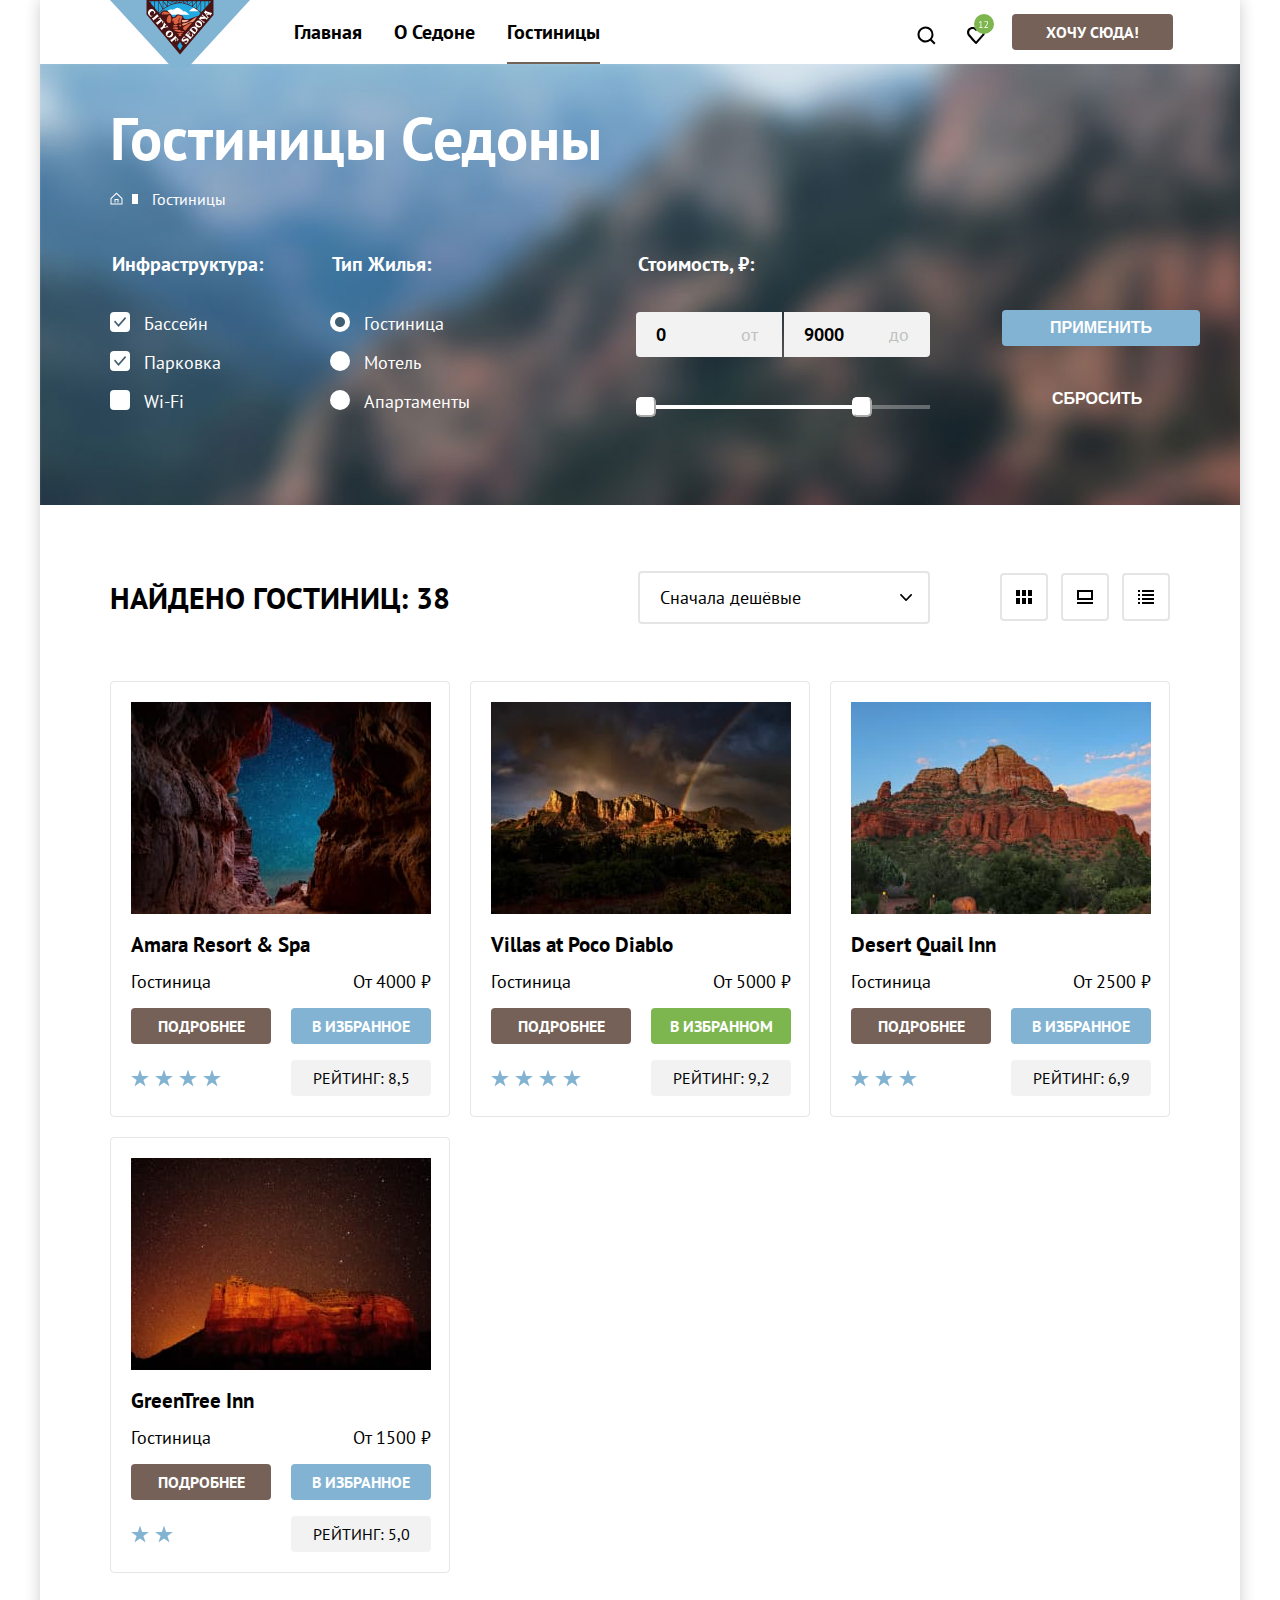
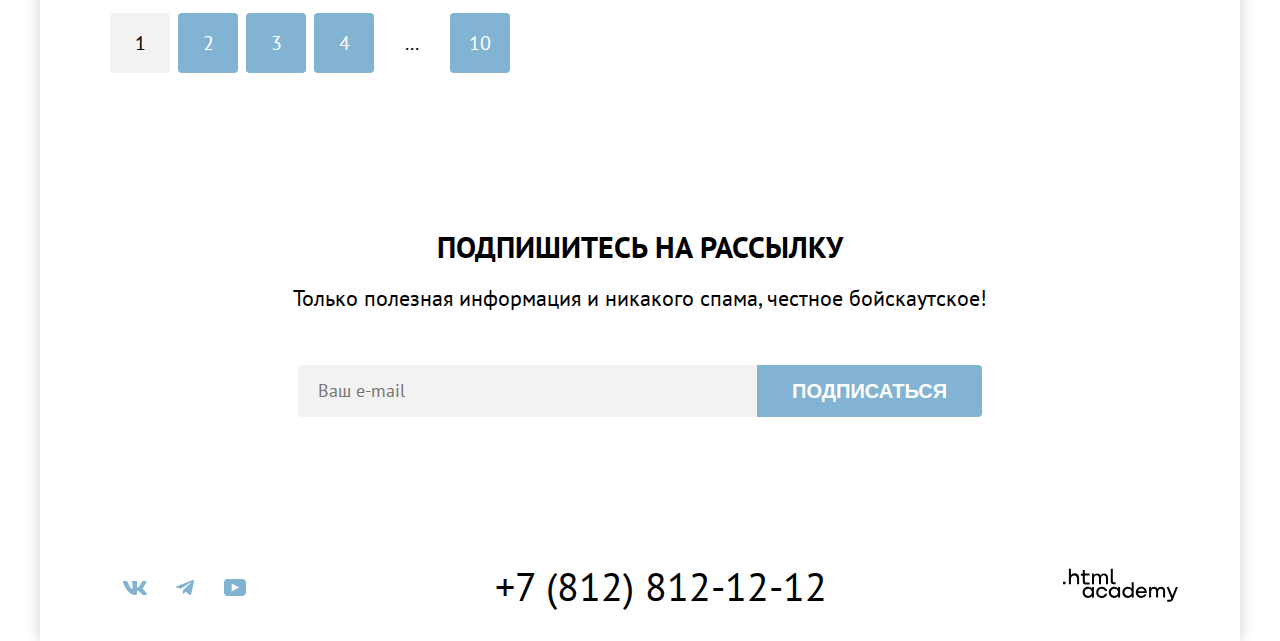
==== commit 1cd66742: "внесены правки по критериям" ====
--- a/catalog.html
+++ b/catalog.html
@@ -11,7 +11,7 @@
       <header class="page-header">
         <nav class="navigation">
           <a class="navigation-logo" href="index.html">
-            <img class="page-header-logo" alt="Логотип Седона" src="images/logo-full.svg"  width="140" height="70">
+            <img class="page-header-logo" alt="Логотип Седона." src="images/logo-full.svg"  width="140" height="70">
           </a>
           <ul class="navigation-list">
             <li class="navigation-item">
@@ -45,125 +45,124 @@
       <!-- Главная -->
 
       <main class="main-index main-container">
-        <div class="page-container">
+        <div class="page-container-sedona">
+          <h1 class="catalog-header visually-hidden">Каталог</h1>
           <section class="catalog-hotels-filter">
-            <h2 class="catalog-header"> Гостиницы Седоны</h2>
-
-            <!-- Хлебные крошки -->
-
-            <ul class="breadcrumbs">
-              <li class="breadcrumbs-item">
-                <a class="breadcrumbs-link" href="index.html">
-                  <svg aria-hidden="true" focusable="false" width="13" height="13" viewBox="0 0 13 13" fill="none" xmlns="http://www.w3.org/2000/svg"><path d="m6.5.5-6 5.8v6.2h12V6.3L6.5.5Zm5 11h-10V6.7l5-4.8 5 4.8v4.8Z" fill="#fff"/><path d="M4.5 10.5h1V8h2v2.5h1V7h-4v3.5Z" fill="#fff"/></svg>
-                  <span class="visually-hidden">Главная</span>
-                </a>
-              </li>
-              <!-- <li class="breadcrumbs-item">
-                <svg aria-hidden="true" focusable="false" width="8" height="11" viewBox="0 0 8 11" fill="none" xmlns="http://www.w3.org/2000/svg"><path d="M6.92 4.97 2.17.72c-.25-.25-.75-.25-1.13 0-.37.25-.25.75 0 1l4.13 3.75-4 3.75a.76.76 0 0 0 0 1c0 .12.37.25.5.25.12 0 .37-.13.5-.25l4.75-4.25a.59.59 0 0 0 0-1Z" fill="#fff"/></svg>
-                <a class="breadcrumbs-link next visually-hidden" href="#">ведёт</a>
-              </li> -->
-              <li class="breadcrumbs-item">
-                <a class="breadcrumbs-link hotels">Гостиницы</a>
-              </li>
-            </ul>
-            <div class="catalog-filter-container">
-              <div class="infrastructure">
-                <div class="infrastrucructure-filter">
+            <div class="hotels-filter">
+              <h2 class="catalog-header">Гостиницы Седоны</h2>
+
+              <!-- Хлебные крошки -->
+
+              <ul class="breadcrumbs">
+                <li class="breadcrumbs-item">
+                  <a class="breadcrumbs-link" href="index.html">
+                    <svg aria-hidden="true" focusable="false" width="13" height="13" viewBox="0 0 13 13" fill="none" xmlns="http://www.w3.org/2000/svg"><path d="m6.5.5-6 5.8v6.2h12V6.3L6.5.5Zm5 11h-10V6.7l5-4.8 5 4.8v4.8Z" fill="#fff"/><path d="M4.5 10.5h1V8h2v2.5h1V7h-4v3.5Z" fill="#fff"/></svg>
+                    <span class="visually-hidden">Главная</span>
+                  </a>
+                </li>
+                <li class="breadcrumbs-item">
+                  <a class="breadcrumbs-link hotels">Гостиницы</a>
+                </li>
+              </ul>
+              <div class="catalog-filter-container">
+                <div class="infrastructure">
+                  <div class="infrastrucructure-filter">
+                    <form class="catalog-filter" action="https://echo.htmlacademy.ru/" method="get">
+                      <fieldset class="catalog-filter-group infrastructure-filter">
+                        <legend class="catalog-filter-title">Инфраструктура:</legend>
+                        <ul class="catalog-filter-list">
+                          <li class="catalog-filter-item">
+                            <label class="control">
+                              <input class="visually-hidden control-input" type="checkbox" name="swimmingpool" checked>
+                              <span class="control-mark"></span>
+                              <span class="control-infra">Бассейн</span>
+                            </label>
+                          </li>
+                          <li class="catalog-filter-item">
+                            <label class="control">
+                              <input class="visually-hidden control-input" type="checkbox" name="parking" checked>
+                              <span class="control-mark"></span>
+                              <span class="control-infra">Парковка</span>
+                            </label>
+                          </li>
+                          <li class="catalog-filter-item">
+                            <label class="control">
+                              <input class="visually-hidden control-input" type="checkbox" name="wi-fi">
+                              <span class="control-mark"></span>
+                              <span class="control-infra">Wi-Fi</span>
+                            </label>
+                          </li>
+                        </ul>
+                      </fieldset>
+                    </form>
+                  </div>
+                  <div class="type-of-housing-filter">
+                    <form class="catalog-filter" action="https://echo.htmlacademy.ru/" method="get">
+                      <fieldset class="catalog-filter-group housing-filter">
+                        <legend class="catalog-filter-title">Тип Жилья:</legend>
+                        <ul class="catalog-filter-list">
+                          <li class="catalog-filter-item">
+                            <label class="control">
+                              <input class="visually-hidden control-input" type="radio" name="hotel-type" checked>
+                              <span class="control-mark"></span>
+                              <span class="control-type">Гостиница </span>
+                            </label>
+                          </li>
+                          <li class="catalog-filter-item">
+                            <label class="control">
+                              <input class="visually-hidden control-input" type="radio" name="hotel-type" >
+                              <span class="control-mark"></span>
+                              <span class="control-type">Мотель</span>
+                            </label>
+                          </li>
+                          <li class="catalog-filter-item">
+                            <label class="control">
+                              <input class="visually-hidden control-input" type="radio" name="hotel-type">
+                              <span class="control-mark"></span>
+                              <span class="control-type">Апартаменты</span>
+                            </label>
+                          </li>
+                        </ul>
+                      </fieldset>
+                    </form>
+                  </div>
+                </div>
+                <div class="cost-filter">
                   <form class="catalog-filter" action="https://echo.htmlacademy.ru/" method="get">
-                    <fieldset class="catalog-filter-group infrastructure-filter">
-                      <legend class="catalog-filter-title">Инфраструктура:</legend>
-                      <ul class="catalog-filter-list">
-                        <li class="catalog-filter-item">
-                          <label class="control">
-                            <input class="visually-hidden control-input" type="checkbox" name="swimmingpool" checked>
-                            <span class="control-mark"></span>
-                            <span class="control-infra">Бассейн</span>
+                    <fieldset class="catalog-filter-group pricing-filter">
+                      <legend class="catalog-filter-title">Стоимость, ₽: </legend>
+                      <div class="range">
+                        <div class="range-wrapper-inputs">
+                          <label class="catalog-filter-label left">
+                            <input class="field field-from" type="number" name="price-from" id="price-from" value="0" min="0">
+                            от
                           </label>
-                        </li>
-                        <li class="catalog-filter-item">
-                          <label class="control">
-                            <input class="visually-hidden control-input" type="checkbox" name="parking" checked>
-                            <span class="control-mark"></span>
-                            <span class="control-infra">Парковка</span>
+                          <label class="catalog-filter-label right">
+                            <input class="field field-to" type="number" name="price-to" id="price-to" value="9000" min="0">
+                            до
                           </label>
-                        </li>
-                        <li class="catalog-filter-item">
-                          <label class="control">
-                            <input class="visually-hidden control-input" type="checkbox" name="wi-fi">
-                            <span class="control-mark"></span>
-                            <span class="control-infra">Wi-Fi</span>
-                          </label>
-                        </li>
-                      </ul>
+                        </div>
+                        <div class="range-scale">
+                          <div class="range-bar" style="left:0; width: 226px;">
+                            <button type="button" class="range-toggle toggle-min"></button>
+                            <button type="button" class="range-toggle toggle-max"></button>
+                          </div>
+                        </div>
+                      </div>
                     </fieldset>
                   </form>
                 </div>
-                <div class="type-of-housing-filter">
-                  <form class="catalog-filter" action="https://echo.htmlacademy.ru/" method="get">
-                    <fieldset class="catalog-filter-group housing-filter">
-                      <legend class="catalog-filter-title">Тип Жилья:</legend>
-                      <ul class="catalog-filter-list">
-                        <li class="catalog-filter-item">
-                          <label class="control">
-                            <input class="visually-hidden control-input" type="radio" name="hotel-type" checked>
-                            <span class="control-mark"></span>
-                            <span class="control-type">Гостиница</span>
-                          </label>
-                        </li>
-                        <li class="catalog-filter-item">
-                          <label class="control">
-                            <input class="visually-hidden control-input" type="radio" name="hotel-type" >
-                            <span class="control-mark"></span>
-                            <span class="control-type">Мотель</span>
-                          </label>
-                        </li>
-                        <li class="catalog-filter-item">
-                          <label class="control">
-                            <input class="visually-hidden control-input" type="radio" name="hotel-type">
-                            <span class="control-mark"></span>
-                            <span class="control-type">Апартаменты</span>
-                          </label>
-                        </li>
-                      </ul>
-                    </fieldset>
-                  </form>
-                </div>
-              </div>
-              <div class="cost-filter">
-                <form class="catalog-filter" action="https://echo.htmlacademy.ru/" method="get">
-                  <fieldset class="catalog-filter-group pricing-filter">
-                    <legend class="catalog-filter-title">Стоимость, ₽: </legend>
-                    <div class="range">
-                      <div class="range-wrapper-inputs">
-                        <label class="catalog-filter-label left">
-                          <input class="field field-from" type="number" name="price-from" id="price-from" value="0" min="0">
-                          от
-                        </label>
-                        <label class="catalog-filter-label right">
-                          <input class="field field-to" type="number" name="price-to" id="price-to" value="9000" min="0">
-                          до
-                        </label>
-                      </div>
-                      <div class="range-scale">
-                        <div class="range-bar" style="left:0; width: 226px;">
-                          <button type="button" class="range-toggle toggle-min"></button>
-                          <button type="button" class="range-toggle toggle-max"></button>
-                        </div>
-                      </div>
-                    </div>
-                  </fieldset>
+                <form class="submit-form" action="https://echo.htmlacademy.ru/" method="post">
+                  <ul class="submit-or-clear">
+                    <li class="button-item">
+                      <button class="button submit-button" type="submit">Применить</button>
+                    </li>
+                    <li class="button-item">
+                      <button class="button clear-button" type="reset">Сбросить</button>
+                    </li>
+                  </ul>
                 </form>
               </div>
-              <form class="submit-form" action="https://echo.htmlacademy.ru/" method="post">
-                <ul class="submit-or-clear">
-                  <li class="button-item">
-                    <button class="button submit-button" type="submit">Применить</button>
-                  </li>
-                  <li class="button-item">
-                    <button class="button clear-button" type="submit">Сбросить</button>
-                  </li>
-                </ul>
-              </form>
             </div>
           </section>
 
@@ -208,7 +207,7 @@
           <ul class="hotel-list">
             <li class="hotel-card">
               <a class="hotel-card-link" href="hotel.html">
-                <img class="hotel-card-image" src="images/hotels/hotel-1.jpg" width="300" height="212" alt="Фото гостиницы Amara Resort & Spa" >
+                <img class="hotel-card-image" src="images/hotels/hotel-1.jpg" width="300" height="212" alt="Фото гостиницы Amara Resort & Spa." >
                   <h3 class="hotel-card-title">Amara Resort & Spa</h3>
               </a>
               <div class="hotel-card-content">
@@ -224,7 +223,7 @@
             </li>
             <li class="hotel-card">
               <a class="hotel-card-link" href="hotel.html">
-                <img class="hotel-card-image" src="images/hotels/hotel-2.jpg" width="300" height="212" alt="Фото гостиницы Villas at Poco Diablo">
+                <img class="hotel-card-image" src="images/hotels/hotel-2.jpg" width="300" height="212" alt="Фото гостиницы Villas at Poco Diablo.">
                 <h3 class="hotel-card-title">Villas at Poco Diablo</h3>
               </a>
               <div class="hotel-card-content">
@@ -240,7 +239,7 @@
             </li>
             <li class="hotel-card">
               <a class="hotel-card-link" href="hotel.html">
-                <img class="hotel-card-image" src="images/hotels/hotel-3.jpg" width="300" height="212" alt="Фото гостиницы Desert Quail Inn">
+                <img class="hotel-card-image" src="images/hotels/hotel-3.jpg" width="300" height="212" alt="Фото гостиницы Desert Quail Inn.">
                 <h3 class="hotel-card-title">Desert Quail Inn</h3>
               </a>
               <div class="hotel-card-content">
@@ -256,7 +255,7 @@
             </li>
             <li class="hotel-card">
               <a class="hotel-card-link" href="hotel.html">
-                <img class="hotel-card-image" src="images/hotels/hotel-4.jpg" width="300" height="212" alt="Фото гостиницы GreenTree Inn">
+                <img class="hotel-card-image" src="images/hotels/hotel-4.jpg" width="300" height="212" alt="Фото гостиницы GreenTree Inn.">
                 <h3 class="hotel-card-title">GreenTree Inn</h3>
               </a>
               <div class="hotel-card-content">
@@ -344,6 +343,7 @@
             <a class="footer-contacts-phone" href="tel:+78128121212">+7 (812) 812-12-12</a>
           </section>
           <section class="footer-logo">
+            <h2 class="visually-hidden">Логотип HTML Академии</h2>
             <a class="footer-logo footer-academy-logo" href="ttps://htmlacademy.ru/">
               <svg aria-hidden="true" focusable="false" width="115" height="34" viewBox="0 0 115 34" fill="currentColor" xmlns="http://www.w3.org/2000/svg"><path d="M0 13.72v2.6h2.5v-2.6H0ZM11.6 5.32c-1.6 0-2.8.7-3.6 1.7h-.1V.82h-2v15.5h2v-5.3c0-2.1 1.3-3.6 3.3-3.6 1.8 0 2.9 1.4 2.9 3.2v5.7h2v-6.1c.1-3-1.8-4.9-4.5-4.9ZM26.6 5.62h-4.8v-3.7h-2v3.8h-1.9v2h1.9v6c0 1.7 1 2.7 2.7 2.7h4.1v-2h-3.7c-.7 0-1.1-.4-1.1-1.1v-5.7h4.8v-2ZM41.1 5.42c-1.6 0-2.9.8-3.5 2.1h-.1c-.6-1.2-1.8-2.1-3.4-2.1-1.4 0-2.5.8-3.1 1.8h-.1v-1.6H29v10.6h2v-5.4c0-2 1-3.5 2.6-3.5 1.5 0 2.4 1 2.4 2.6v6.3h2v-5.6c0-2.4 1.4-3.3 2.6-3.3 1.5 0 2.4 1 2.4 2.6v6.3h2v-6.5c.1-2.5-1.4-4.3-3.9-4.3ZM47.8 13.52c0 1.7 1 2.7 2.8 2.7h2v-2h-1.7c-.7 0-1.1-.4-1.1-1.1V.82h-2v12.7ZM28.9 20.52c-.9-1.1-2.2-1.8-3.9-1.8-3.1 0-5.4 2.3-5.4 5.6s2.3 5.6 5.4 5.6c1.8 0 3-.8 3.8-1.9h.1v1.6h2v-10.6h-2v1.5Zm-3.6 7.4c-2.2 0-3.6-1.6-3.6-3.6s1.4-3.6 3.6-3.6 3.6 1.6 3.6 3.6c0 1.9-1.4 3.6-3.6 3.6ZM44.2 22.82c-.5-2.4-2.6-4.1-5.4-4.1a5.4 5.4 0 0 0-5.6 5.6c0 3.1 2.2 5.6 5.6 5.6 2.8 0 4.9-1.8 5.4-4.2h-2.1a3.4 3.4 0 0 1-3.3 2.3c-2.2 0-3.6-1.6-3.6-3.6s1.4-3.6 3.6-3.6c1.6 0 2.8 1 3.3 2.2h2.1v-.2ZM55.1 20.52c-.9-1.1-2.2-1.8-3.9-1.8-3.1 0-5.4 2.3-5.4 5.6s2.3 5.6 5.4 5.6c1.8 0 3-.8 3.8-1.9h.1v1.6h2v-10.6h-2v1.5Zm-3.6 7.4c-2.2 0-3.6-1.6-3.6-3.6s1.4-3.6 3.6-3.6 3.6 1.6 3.6 3.6c0 1.9-1.5 3.6-3.6 3.6ZM68.7 20.62c-.9-1.1-2.2-1.9-3.9-1.9-3.1 0-5.4 2.3-5.4 5.6s2.2 5.6 5.4 5.6c1.7 0 3-.8 3.8-1.8h.1v1.5h2v-15.4h-2v6.4Zm-3.6 7.3c-2.2 0-3.6-1.6-3.6-3.6s1.4-3.6 3.6-3.6 3.6 1.6 3.6 3.6c-.1 2-1.5 3.6-3.6 3.6ZM78.3 18.72c-3.3 0-5.5 2.5-5.5 5.6 0 3 2.1 5.6 5.5 5.6 2.5 0 4.5-1.3 5.2-3.6h-2.1c-.5 1-1.6 1.6-3 1.6-1.9 0-3.3-1.3-3.4-2.9h8.8c.2-3.6-2-6.3-5.5-6.3Zm0 1.9c1.7 0 3 1 3.3 2.6h-6.5c.3-1.5 1.5-2.6 3.2-2.6ZM98.2 18.72c-1.6 0-2.9.8-3.6 2h-.1c-.6-1.2-1.8-2-3.4-2-1.4 0-2.5.7-3.1 1.8v-1.5h-1.9v10.6h2v-5.4c0-2 1-3.4 2.6-3.5 1.5 0 2.4 1 2.4 2.6v6.3h2v-5.6c0-2.4 1.4-3.3 2.6-3.3 1.5 0 2.4 1 2.4 2.6v6.3h2v-6.5c.1-2.6-1.4-4.4-3.9-4.4ZM109.4 27.82l-3.6-8.9h-2.2l4.8 11.6c-.3.9-.7 1.2-1.7 1.2h-2.5v2h2.5c1.8 0 2.8-.8 3.5-2.6l4.7-12.2h-2.1l-3.4 8.9Z"/></svg>
               <span class="visually-hidden">Логотип HTML Академии</span>
--- a/styles/styles.css
+++ b/styles/styles.css
@@ -14,23 +14,6 @@
     src: url("../fonts/ptsans-700.woff2") format("woff2");
     font-display: swap;
   }
-
-
-/* @font-face {
-    font-family: "PT Sans";
-    font-style: italic;
-    font-weight: 400;
-    src: url("../fonts/pt-sans-italic.woff2") format("woff2");
-    font-display: swap;
-  }
-
-  @font-face {
-    font-family: "PT Sans";
-    font-style: italic;
-    font-weight: 700;
-    src: url("../fonts/pt-sans-bold-italic.woff2") format("woff2");
-    font-display: swap;
-  } */
 
   html {
     height: 100%;
@@ -46,6 +29,7 @@
     line-height: 21px;
     color: #333333;
     background-color: #FFFFFF;
+
   }
 
 
@@ -124,6 +108,7 @@
   .page-container {
     width: 1200px;
     margin: 0 auto;
+    box-shadow: 0 0 15px 0  rgba(0, 0, 0, 0.2);
   }
 
   .welcome-item {
@@ -133,11 +118,10 @@
 
   .navigation {
     display: flex;
-    /* width: 1200px; */
+    flex-wrap: wrap;
     margin: 0 auto;
     align-items: center;
     padding-left: 70px;
-    padding-right: 70px;
   }
 
   .navigation-logo {
@@ -153,24 +137,27 @@
     padding: 0;
     list-style-type: none;
     flex-wrap: wrap;
+    width: 339px;
 
   }
 
   .navigation-user {
     align-items: flex-end;
-    margin-left: 285px;
+    margin-left: auto;
   }
 
   .navigation-user .navigation-item:nth-child(1) .navigation-link{
     background-image: url("../images/search.svg");
     background-repeat: no-repeat;
     background-position: center;
+    background-color: #FFFFFF;
   }
 
   .navigation-user .navigation-item:nth-child(2) .navigation-link{
     background-image: url("../images/likes.svg");
     background-repeat: no-repeat;
     background-position: center;
+    background-color: #FFFFFF;
   }
 
   .navigation-icon {
@@ -250,6 +237,7 @@
     background-position: bottom, center;
     background-size: 100% auto;
     background-repeat: no-repeat;
+    background-color: #83B3D3;
     padding: 0 85px;
   }
 
@@ -280,15 +268,6 @@
   margin-top: 54px;
   padding-bottom: 82px;
 }
-
-/* .sucks::after {
-  background-image: url(../images/divider.svg);
-  content: "";
-  position: absolute;
-  background-size: 100% auto;
-  width: 1200px;
-  height: 57px;
-} */
 
 
 .reasons-item {
@@ -315,42 +294,10 @@
 
 
 .advantages-item {
-  /* display: flex;
-  justify-content: center; */
-  text-align: center;
-  margin: 0;
-  padding: 107px 0 121px;
-  /* box-sizing: border-box; */
-  height: 384px;
-  flex-wrap: wrap;
+  margin: 0;
   list-style: none;
-  flex-direction: column;
-  /* justify-content: space-between; */
-}
-
-/* .advantages-item {
-  display: flex;
-  margin: 0;
-  padding: 0;
-  flex-direction: column;
   align-items: center;
-  padding: 0 85px;
-  width: 400px;
-  height: 384px;
-  min-height: auto;
-  padding-bottom: 111px;
-}  */
-
-
-/* .advantages-list {
-  text-align: center;
-  display: flex;
-  margin: 0;
-  padding: 0;
-  flex-wrap: wrap;
-  list-style: none;
-  justify-content: space-between;
-} */
+}
 
 .advantages-title {
   margin-top: 92px;
@@ -420,10 +367,10 @@
 
 .wrapper {
   display: flex;
-  /* padding: 0 85px; */
   align-items: center;
   justify-content: center;
   flex-direction: column;
+  width: 400px;
 }
 
 .black-title {
@@ -466,33 +413,23 @@
   text-align: center;
   color: #FFFFFF;
   margin: 0 85px;
-
+  width: 230px;
 }
 
 .blue-card {
   background: #82B3D3;
-  /* padding: 92px 85px 111px; */
 }
 
 .white-card {
   color: rgba (131, 179, 211, 0.2);
-  /* padding: 103px 85px 121px; */
 }
 
 .lightblue-card {
   background: rgba(131, 179, 211, 0.12);
-  /* padding: 103px 85px 121px; */
-}
-
-/* .recomendations-picture {
-  padding-top: 80px;
-  padding-bottom: 30px;
-} */
+}
 
 .interested-list {
   background: #FFFFFF;
-  /* width: 1200px;
-  height: 406px; */
   margin: 96px 304px;
 }
 
@@ -503,7 +440,6 @@
   text-align: center;
   text-transform: uppercase;
   color: #000000;
-  /* padding-top: 96px; */
   padding-bottom: 20px;
   margin: 0;
 }
@@ -531,6 +467,7 @@
 background-image: url("../images/subscribers-background.jpg");
 background-size: 100% auto;
 background-repeat: no-repeat;
+background-color: #C0C0C0;
 text-align: center;
 color: #FFFFFF;
 padding: 0;
@@ -558,7 +495,6 @@
   line-height: 20px;
   margin-top: 35px;
   padding: 8px 50px;
-  /* box-sizing: border-box; */
 }
 
 .clear-button:hover {
@@ -584,7 +520,6 @@
 .subscribers-info {
   margin: 0;
   padding: 0;
-  /* margin-bottom: 54px; */
   font-weight: 400;
   font-size: 22px;
   line-height: 26px;
@@ -600,6 +535,7 @@
   font: inherit;
   font-weight: 400;
   width: 452px;
+  padding-left: 20px;
 }
 
 .field:hover {
@@ -629,15 +565,6 @@
   font-weight: 700;
 }
 
-/* .pricing-filter .field-from {
-  width: 143px;
-  border-radius: 0 4px 4px 0;
-  background-color: #f2f2f2;
-  font-weight: 700;
-  outline: none;
-  border: none;
-} */
-
 .left {
   border-radius: 4px 0 0 4px;
 }
@@ -652,9 +579,8 @@
   margin: 0;
   align-items: center;
   background: #F2F2F2;
-  color: silver;
-  padding: 0;
-  /* padding: 12px 20px; */
+  color: #C0C0C0;
+  padding: 0;
 }
 
 .catalog-filter-label:active {
@@ -669,16 +595,24 @@
   background: #E6E6E6;
 }
 
+.catalog-filter-label:hover .field {
+  background-color: #E6E6E6;
+}
+
+.catalog-filter-label:hover ~ .field {
+  background: #E6E6E6;
+}
+
 
 .field-from {
   padding: 0;
-  background: #f2f2f2;
+  background: #F2F2F2;
 }
 
 .catalog-filter-label .field {
   outline: none;
   border: none;
-  background-color: #f2f2f2;
+  background-color: #F2F2F2;
   border-radius: 4px 0 0 4px;
   padding: 0;
   margin: 12px 20px;
@@ -689,7 +623,7 @@
 .catalog-filter-label .field:active {
   outline: none;
   border: none;
-  background-color: #f2f2f2;
+  background-color: #F2F2F2;
   border-radius: 4px 0 0 4px;
 }
 
@@ -709,6 +643,9 @@
   margin: 0;
   padding: 0;
   list-style-type: none;
+  display: flex;
+  flex-wrap: wrap;
+  width: 150px;
 }
 
 .catalog-filter-item:not(:last-child) {
@@ -771,31 +708,26 @@
   list-style-type: none;
   justify-content: space-around;
   padding-top: 10px;
-  /* padding-bottom: 35px; */
   padding-right: 45px;
   padding-left: 70px;
-  /* padding: 0; */
-  margin: 0;
+  margin: 0;
+  width: 150px;
   }
 
 
 .page-footer-container {
   display: flex;
   width: 1200px;
-  height: 120px;
   margin: 0 auto;
-  padding-top: 40px;
-  padding-bottom: 30px;
+  padding-top: 37px;
 }
 
 .footer-social {
-  /* width: 142px; */
   margin: 0;
   padding: 0;
 }
 
 .footer-logo {
-  /* margin-left: auto; */
   max-width: 115px;
   padding-top: 10px;
 
@@ -807,7 +739,6 @@
   justify-content: center;
   height: 40px;
   background-color: #FFFFFF;
-  /* background-size: 24px 14px; */
   background-repeat: no-repeat;
   background-position: center;
   color: #83B3D3;
@@ -823,10 +754,6 @@
 
 }
 
-/* .footer-social-vk {
-  background-image: url(../images/vk.svg);
-} */
-
 .footer-social-vk:hover,
 .footer-social-vk:focus {
   color: #68A2CA;
@@ -837,9 +764,6 @@
   fill: rgba(104, 162, 202, 0.3);
 }
 
-/* .footer-social-tg {
-  background-image: url(../images/tg.svg);
-} */
 
 .footer-social-tg:hover,
 .footer-social-tg:focus {
@@ -850,10 +774,6 @@
   color: rgba(104, 162, 202, 0.3);
 }
 
-/* .footer-social-youtube {
-  background-image: url(../images/youtube.svg);
-} */
-
 .footer-social-youtube:hover,
 .footer-social-youtube:focus {
   color: #68A2CA;
@@ -879,17 +799,25 @@
 /* Каталог */
 
 .catalog-hotels-filter {
-  padding: 35px 70px 70px;
   background-image: url("../images/catalog-background.jpg");
-  background-size: 100% auto;
+  background-size: cover;
   background-repeat: no-repeat;
   color: #FFFFFF;
+  background-color: #82B3D3;
+}
+
+.hotels-filter {
+  padding: 35px 70px 70px;
 }
 
 input::-webkit-outer-spin-button,
 input::-webkit-inner-spin-button {
   appearance: none;
   margin: 0;
+}
+
+input[type=number] {
+  -moz-appearance:textfield;
 }
 
 .catalog-filter-container {
@@ -923,6 +851,8 @@
 
 .infrastrucructure-filter {
   display: flex;
+  flex-wrap: wrap;
+  width: 150px;
   margin-right: 70px;
 }
 
@@ -964,7 +894,8 @@
 
 .breadcrumbs-item::after {
   position: absolute;
-  background-image: url(../images/next.svg);
+  background-image: url("../images/next.svg");
+  background-color: #FFFFFF;
   width: 6px;
   height: 10px;
   top: 6px;
@@ -993,7 +924,8 @@
 }
 
 .next {
-  background-image: url(../images/next.svg);
+  background-image: url("../images/next.svg");
+  background-color: #83B3D3;
   background-repeat: no-repeat;
   background-position: center;
   width: 6px;
@@ -1025,13 +957,14 @@
 }
 
 /* Control */
+
 .select-control {
   width: 100%;
   padding: 14px 20px;
   padding-right: 48px;
   font: inherit;
   font-weight: 400;
-  background-color: #ffffff;
+  background-color: #FFFFFF;
   border: 2px solid #E5E5E5;
   border-radius: 4px;
   background-image: url("../images/select-arrow.svg");
@@ -1063,15 +996,18 @@
 }
 
 .button-table {
-  background-image: url(../images/button-table.svg);
+  background-image: url("../images/button-table.svg");
+  background-color: #FFFFFF;
 }
 
 .button-slideshow {
-  background-image: url(../images/slideshow-button.svg);
+  background-image: url("../images/slideshow-button.svg");
+  background-color: #FFFFFF;
 }
 
 .button-list {
-  background-image: url(../images/list-button.svg);
+  background-image: url("../images/list-button.svg");
+  background-color: #FFFFFF;
 }
 
 .buttons-container {
@@ -1084,7 +1020,6 @@
   width: 48px;
   height: 48px;
   border-radius: 4px;
-  /* background: #FFFFFF; */
   padding: 0;
   margin: 0;
   border: 2px solid #E5E5E5;
@@ -1193,7 +1128,6 @@
   box-sizing: border-box;
   width: 60px;
   height: 60px;
-  /* padding: 12px 24px; */
   text-align: center;
   padding-top: 12px;
   font-size: 20px;
@@ -1253,19 +1187,22 @@
 }
 
 .four-stars-hotel {
-  background-image: url(../images/4stars.svg);
+  background-image: url("../images/four-stars.svg");
+  background-color: #FFFFFF;
   background-repeat: no-repeat;
   background-position: left;
 }
 
 .three-stars-hotel {
-  background-image: url(../images/3stars.svg);
+  background-image: url("../images/three-stars.svg");
+  background-color: #FFFFFF;
   background-repeat: no-repeat;
   background-position: left;
 }
 
 .two-stars-hotel {
-  background-image: url(../images/2stars.svg);
+  background-image: url("../images/two-stars.svg");
+  background-color: #FFFFFF;
   background-repeat: no-repeat;
   background-position: left;
 }
@@ -1305,12 +1242,6 @@
   color: #FFFFFF;
 }
 
-
-/* .more-info {
-  padding: 8px 26px;
-  text-align: center;
-} */
-
 /* Ranges */
 
 .range-scale {
@@ -1318,7 +1249,6 @@
   height: 4px;
   margin-top: 48px;
   background-color: rgba(255, 255, 255, 0.3);
-  /* border: 4px solid #FFFFFF; */
 }
 
 .range-bar {
@@ -1353,10 +1283,16 @@
 }
 
 .wrapper-container {
+  display: flex;
+  flex-wrap: wrap;
   margin-bottom: 22px;
-}
-
-
+  width: 400px;
+}
+
+.lightblue-card .wrapper-container,
+.white-card .wrapper-container {
+  width: 400px;
+}
 
 
 .range-input::-webkit-outer-spin-button,
@@ -1370,12 +1306,12 @@
 
 .catalog-filter-group {
   margin: 0;
-  /* margin-bottom: 16px; */
   padding: 0;
   border: none;
 }
 
 /* Control */
+
 .control {
   position: relative;
   display: block;
@@ -1391,9 +1327,9 @@
 }
 
 /* Mark */
+
 .control-mark {
   position: absolute;
-  /* top: 2px; */
   left: 0;
   width: 20px;
   height: 20px;
@@ -1433,7 +1369,8 @@
 }
 
 .control-input[type="checkbox"]:checked + .control-mark {
-  background-image: url(../images/tick.svg);
+  background-image: url("../images/tick.svg");
+  background-color: #FFFFFF;
   background-repeat: no-repeat;
   background-position: center;
 }
@@ -1443,7 +1380,8 @@
 }
 
 .control-input[type="radio"]:checked + .control-mark {
-  background-image: url(../images/radio.svg);
+  background-image: url("../images/radio.svg");
+  background-color: #FFFFFF;
   background-repeat: no-repeat;
   background-position: center;
 }
@@ -1511,7 +1449,7 @@
   background: #E6E6E6;
 }
 
-.modal-frame-inner .field:hover ~ .calendar-button {
+.modal-frame-inner .field:hover + .calendar-button {
   background: #E6E6E6;
 }
 
@@ -1672,40 +1610,10 @@
   min-width: 120px;
 }
 
-/*
-
-.children-field {
-  cursor: pointer;
-  text-align: center;
-  font-size: 26px;
-  border:1px solid #ddd;
-  border-radius:4px;
-  display: inline-block;
-  vertical-align: middle;
-}
-
-.amount-of-children-field, .amount-of-adults-field {
-  height: 31px;
-  width: 48px;
-  text-align: center;
-  box-sizing: border-box;
-}
-
-.minus, .plus{
-  width:20px;
-  height: 20px;
-  background:#f2f2f2;
-  border-radius:4px;
-  padding: 10px 14px;
-  display: inline-block;
-  vertical-align: middle;
-  text-align: center;
-  cursor: pointer;
-} */
-
-/* .modal-container-close {
+
+.modal-container-close {
   display: none;
-} */
+}
 
 /* Тултип */
 
@@ -1735,13 +1643,12 @@
   background: #333333;
   box-shadow: 0 15px 30px rgba(0, 0, 0, 0.3);
   border-radius: 10px;
-  color: #ffffff;
+  color: #FFFFFF;
   font-weight: 400;
   font-size: 16px;
   line-height: 20px;
   text-transform: none;
   padding: 15px 18px 18px 22px;
-  /* display: block; */
   width: 256px;
   position: absolute;
   margin-bottom: 6px;
@@ -1759,13 +1666,12 @@
 .tooltip-text::before {
   content:'';
   background-image: url("../images/tooltip-arrow.svg");
+  background-color: #000000;
   width: 19px;
   height: 9px;
   position:absolute;
-  /* transform: rotate(180deg); */
   bottom: 100%;
   left: 50%;
-  /* right:0; */
   margin-left: auto;
   margin-right: auto;
   transform: translateX(-50%);
@@ -1799,5 +1705,5 @@
   margin: 0 69px 23px 157px;
   padding: 0;
   font-size: 16px;
-  color: #ff5757;
-}
+  color: #FF5757;
+}
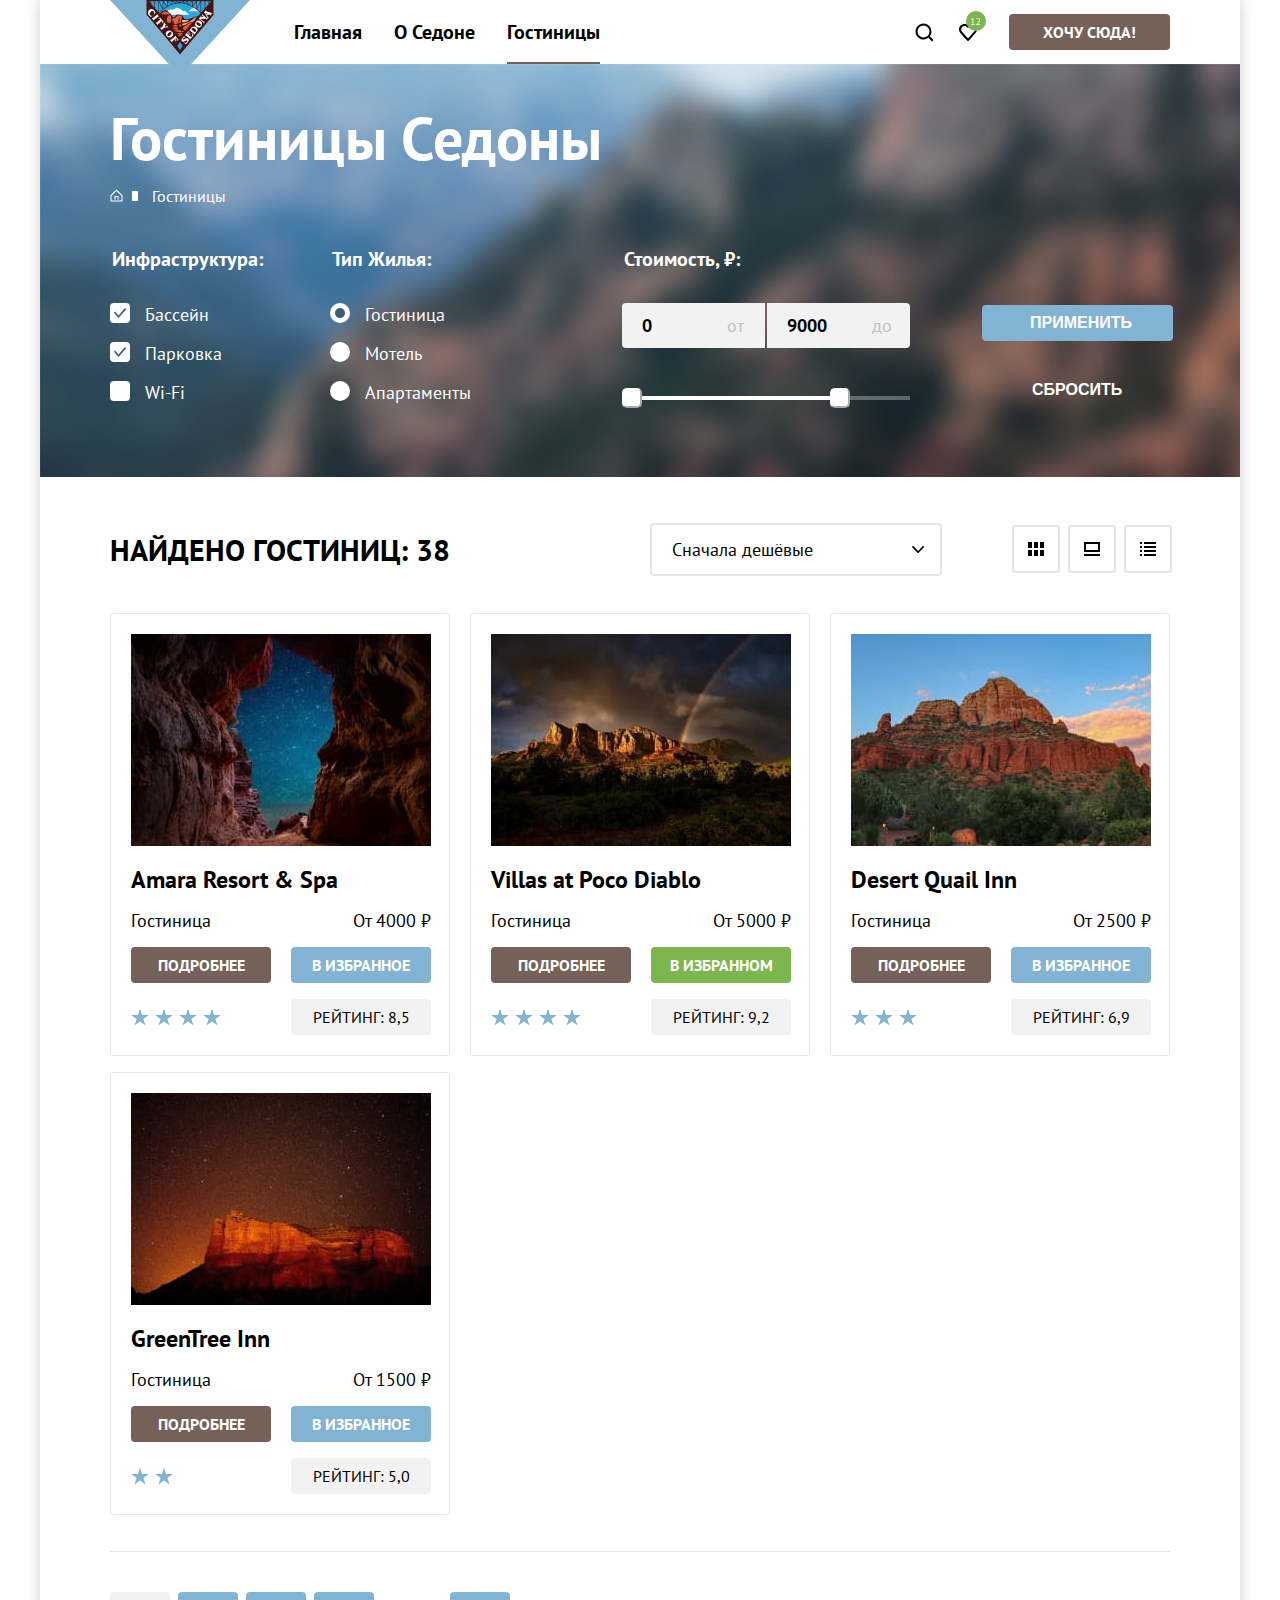
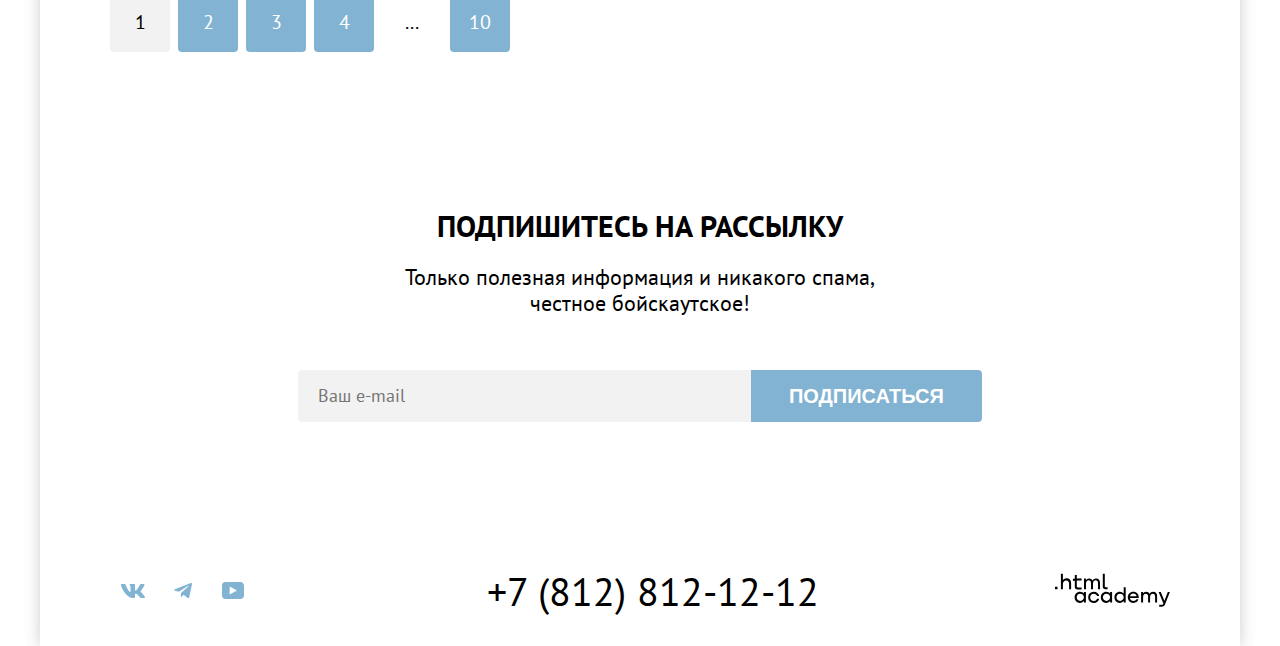
==== commit ccbc48af: "добавлен фокус на радиокнопки" ====
--- a/catalog.html
+++ b/catalog.html
@@ -4,7 +4,7 @@
     <meta charset="utf-8">
     <title>HTML Academy: Седона</title>
     <link rel="stylesheet" href="styles/styles.css">
-    <link rel="icon" type="image/png" sizes="32x32" href="images/favicon.png">
+    <link rel="icon" type="image/png" sizes="32x32" href="favicon.ico.png">
   </head>
   <body>
     <div class="page-container">
@@ -31,7 +31,7 @@
               </a>
             </li>
             <li class="navigation-item">
-              <a class="navigation-link navigation-icon" href="#">
+              <a class="navigation-link navigation-icon likes" href="#">
                 <span class="visually-hidden">Избранное</span>
               </a>
             </li>
@@ -64,105 +64,112 @@
                   <a class="breadcrumbs-link hotels">Гостиницы</a>
                 </li>
               </ul>
-              <div class="catalog-filter-container">
-                <div class="infrastructure">
-                  <div class="infrastrucructure-filter">
-                    <form class="catalog-filter" action="https://echo.htmlacademy.ru/" method="get">
-                      <fieldset class="catalog-filter-group infrastructure-filter">
-                        <legend class="catalog-filter-title">Инфраструктура:</legend>
-                        <ul class="catalog-filter-list">
-                          <li class="catalog-filter-item">
-                            <label class="control">
-                              <input class="visually-hidden control-input" type="checkbox" name="swimmingpool" checked>
-                              <span class="control-mark"></span>
-                              <span class="control-infra">Бассейн</span>
+              <form class="catalog-filter" action="https://echo.htmlacademy.ru/" method="get">
+                <div class="catalog-filter-container">
+                  <div class="infrastructure">
+                    <div class="infrastrucructure-filter">
+                      <div class="catalog-filter">
+                        <fieldset class="catalog-filter-group infrastructure-filter">
+                          <legend class="catalog-filter-title">Инфраструктура:</legend>
+                          <ul class="catalog-filter-list">
+                            <li class="catalog-filter-item">
+                              <label class="control">
+                                <input class="visually-hidden control-input" type="checkbox" name="swimmingpool" checked>
+                                <span class="control-mark"></span>
+                                <span class="control-infra">Бассейн</span>
+                              </label>
+                            </li>
+                            <li class="catalog-filter-item">
+                              <label class="control">
+                                <input class="visually-hidden control-input" type="checkbox" name="parking" checked>
+                                <span class="control-mark"></span>
+                                <span class="control-infra">Парковка</span>
+                              </label>
+                            </li>
+                            <li class="catalog-filter-item">
+                              <label class="control">
+                                <input class="visually-hidden control-input" type="checkbox" name="wi-fi">
+                                <span class="control-mark"></span>
+                                <span class="control-infra">Wi-Fi</span>
+                              </label>
+                            </li>
+                          </ul>
+                        </fieldset>
+                      </div>
+                    </div>
+                    <div class="type-of-housing-filter">
+                      <div class="catalog-filter">
+                        <fieldset class="catalog-filter-group housing-filter">
+                          <legend class="catalog-filter-title">Тип Жилья:</legend>
+                          <ul class="catalog-filter-list">
+                            <li class="catalog-filter-item">
+                              <label class="control">
+                                <input class="visually-hidden control-input" type="radio" name="hotel-type-hostel" checked>
+                                <span class="control-mark"></span>
+                                <span class="control-type">Гостиница </span>
+                              </label>
+                            </li>
+                            <li class="catalog-filter-item">
+                              <label class="control">
+                                <input class="visually-hidden control-input" type="radio" name="hotel-type-motel" >
+                                <span class="control-mark"></span>
+                                <span class="control-type">Мотель</span>
+                              </label>
+                            </li>
+                            <li class="catalog-filter-item">
+                              <label class="control">
+                                <input class="visually-hidden control-input" type="radio" name="hotel-type-apartments">
+                                <span class="control-mark"></span>
+                                <span class="control-type">Апартаменты</span>
+                              </label>
+                            </li>
+                          </ul>
+                        </fieldset>
+                      </div>
+                    </div>
+                  </div>
+                  <div class="cost-filter">
+                    <div class="catalog-filter">
+                      <fieldset class="catalog-filter-group pricing-filter">
+                        <legend class="catalog-filter-title">Стоимость, ₽: </legend>
+                        <div class="range">
+                          <div class="range-wrapper-inputs">
+                            <label class="catalog-filter-label left">
+                              <input class="field field-from" type="number" name="price-from" id="price-from" value="0" min="0">
+                              от
                             </label>
-                          </li>
-                          <li class="catalog-filter-item">
-                            <label class="control">
-                              <input class="visually-hidden control-input" type="checkbox" name="parking" checked>
-                              <span class="control-mark"></span>
-                              <span class="control-infra">Парковка</span>
+                            <label class="catalog-filter-label right">
+                              <input class="field field-to" type="number" name="price-to" id="price-to" value="9000" min="0">
+                              до
                             </label>
-                          </li>
-                          <li class="catalog-filter-item">
-                            <label class="control">
-                              <input class="visually-hidden control-input" type="checkbox" name="wi-fi">
-                              <span class="control-mark"></span>
-                              <span class="control-infra">Wi-Fi</span>
-                            </label>
-                          </li>
-                        </ul>
+                          </div>
+                          <div class="range-scale">
+                            <div class="range-bar" style="left:0; width: 226px;">
+                              <button type="button" class="range-toggle toggle-min">
+                                <span class="visually-hidden">Минимальная стоимость.</span>
+                              </button>
+                              <button type="button" class="range-toggle toggle-max">
+                                <span class="visually-hidden">Максимальная стоимость.</span>
+                              </button>
+                            </div>
+                          </div>
+                        </div>
                       </fieldset>
-                    </form>
+                    </div>
                   </div>
-                  <div class="type-of-housing-filter">
-                    <form class="catalog-filter" action="https://echo.htmlacademy.ru/" method="get">
-                      <fieldset class="catalog-filter-group housing-filter">
-                        <legend class="catalog-filter-title">Тип Жилья:</legend>
-                        <ul class="catalog-filter-list">
-                          <li class="catalog-filter-item">
-                            <label class="control">
-                              <input class="visually-hidden control-input" type="radio" name="hotel-type" checked>
-                              <span class="control-mark"></span>
-                              <span class="control-type">Гостиница </span>
-                            </label>
-                          </li>
-                          <li class="catalog-filter-item">
-                            <label class="control">
-                              <input class="visually-hidden control-input" type="radio" name="hotel-type" >
-                              <span class="control-mark"></span>
-                              <span class="control-type">Мотель</span>
-                            </label>
-                          </li>
-                          <li class="catalog-filter-item">
-                            <label class="control">
-                              <input class="visually-hidden control-input" type="radio" name="hotel-type">
-                              <span class="control-mark"></span>
-                              <span class="control-type">Апартаменты</span>
-                            </label>
-                          </li>
-                        </ul>
-                      </fieldset>
-                    </form>
+                  <div class="submit-form">
+                    <ul class="submit-or-clear">
+                      <li class="button-item">
+                        <button class="button submit-button" type="submit">Применить</button>
+                      </li>
+                      <li class="button-item">
+                        <button class="button clear-button" type="reset">Сбросить</button>
+                      </li>
+                    </ul>
                   </div>
                 </div>
-                <div class="cost-filter">
-                  <form class="catalog-filter" action="https://echo.htmlacademy.ru/" method="get">
-                    <fieldset class="catalog-filter-group pricing-filter">
-                      <legend class="catalog-filter-title">Стоимость, ₽: </legend>
-                      <div class="range">
-                        <div class="range-wrapper-inputs">
-                          <label class="catalog-filter-label left">
-                            <input class="field field-from" type="number" name="price-from" id="price-from" value="0" min="0">
-                            от
-                          </label>
-                          <label class="catalog-filter-label right">
-                            <input class="field field-to" type="number" name="price-to" id="price-to" value="9000" min="0">
-                            до
-                          </label>
-                        </div>
-                        <div class="range-scale">
-                          <div class="range-bar" style="left:0; width: 226px;">
-                            <button type="button" class="range-toggle toggle-min"></button>
-                            <button type="button" class="range-toggle toggle-max"></button>
-                          </div>
-                        </div>
-                      </div>
-                    </fieldset>
-                  </form>
-                </div>
-                <form class="submit-form" action="https://echo.htmlacademy.ru/" method="post">
-                  <ul class="submit-or-clear">
-                    <li class="button-item">
-                      <button class="button submit-button" type="submit">Применить</button>
-                    </li>
-                    <li class="button-item">
-                      <button class="button clear-button" type="reset">Сбросить</button>
-                    </li>
-                  </ul>
-                </form>
-              </div>
+              </form>
+
             </div>
           </section>
 
@@ -300,7 +307,7 @@
 
           <section class="subscribers-catalog">
             <h2 class="subscribers-title">Подпишитесь на рассылку</h2>
-            <p class="subscribers-info">Только полезная информация и никакого спама, честное бойскаутское!</p>
+            <p class="subscribers-info">Только полезная информация и никакого спама,<br>честное бойскаутское!</p>
             <form class="subscribers-form" action="https://echo.htmlacademy.ru/" method="post">
               <input class="field" placeholder="Ваш e-mail" type="email" name="subscribers e-mail" id="subscribers_email" required>
               <button class="button subscribers-button" type="submit">
--- a/styles/styles.css
+++ b/styles/styles.css
@@ -1,36 +1,36 @@
 @font-face {
-    font-family: "PT Sans";
-    font-style: normal;
-    font-weight: 400;
-    src: url("../fonts/ptsans-400.woff2") format("woff2");
-    font-display: swap;
-  }
+  font-family: "PT Sans";
+  font-style: normal;
+  font-weight: 400;
+  src: url("../fonts/ptsans-400.woff2") format("woff2");
+  font-display: swap;
+}
 
 
 @font-face {
-    font-family: "PT Sans";
-    font-style: normal;
-    font-weight: 700;
-    src: url("../fonts/ptsans-700.woff2") format("woff2");
-    font-display: swap;
-  }
-
-  html {
-    height: 100%;
-  }
-
-  body {
-    margin: 0;
-    display: flex;
-    flex-direction: column;
-    min-height: 100%;
-    font-family: "PT Sans" , sans-serif;
-    font-size: 18px;
-    line-height: 21px;
-    color: #333333;
-    background-color: #FFFFFF;
-
-  }
+  font-family: "PT Sans";
+  font-style: normal;
+  font-weight: 700;
+  src: url("../fonts/ptsans-700.woff2") format("woff2");
+  font-display: swap;
+}
+
+
+html {
+  height: 100%;
+}
+
+ body {
+  margin: 0;
+  display: flex;
+  flex-direction: column;
+  min-height: 100%;
+  font-family: "PT Sans" , sans-serif;
+  font-size: 18px;
+  line-height: 21px;
+  color: #333333;
+  background-color: #FFFFFF;
+ }
 
 
   .button {
@@ -144,20 +144,24 @@
   .navigation-user {
     align-items: flex-end;
     margin-left: auto;
-  }
-
-  .navigation-user .navigation-item:nth-child(1) .navigation-link{
+    padding-right: 2px;
+
+  }
+
+  .navigation-user .navigation-link{
     background-image: url("../images/search.svg");
     background-repeat: no-repeat;
     background-position: center;
     background-color: #FFFFFF;
-  }
-
-  .navigation-user .navigation-item:nth-child(2) .navigation-link{
+    margin-bottom: 3px;
+  }
+
+  .navigation-user .likes{
     background-image: url("../images/likes.svg");
     background-repeat: no-repeat;
     background-position: center;
     background-color: #FFFFFF;
+    padding-right: 4px;
   }
 
   .navigation-icon {
@@ -172,7 +176,7 @@
 
   .navigation-link {
   display: block;
-  font-family: 'PT Sans';
+  font-family: 'PT Sans', normal;
   line-height: 24px;
   font-size: 20px;
   font-weight: 700;
@@ -221,7 +225,7 @@
     padding: 8px 34px;
     margin-top: 14px;
     margin-bottom: 14px;
-    margin-left: 11px;
+    margin-left: 22px;
   }
 
 
@@ -246,7 +250,7 @@
   line-height: 36px;
   text-align: center;
   text-transform: uppercase;
-  padding-top: 50px;
+  padding-top: 47px;
   font-weight: 700;
 
 }
@@ -353,7 +357,7 @@
 .recomendations-item {
   display: flex;
   margin: 0;
-  padding-top: 87px;
+  padding-top: 80px;
   padding-bottom: 79px;
   flex-direction: column;
   align-items: center;
@@ -363,6 +367,11 @@
 
 .recomendations-title {
   margin: 31px;
+  margin-top: 28px;
+}
+
+.souvenirs .recomendations-title {
+  margin-top: 21px;
 }
 
 .wrapper {
@@ -393,7 +402,7 @@
 }
 
 .white-title {
-  font-family: 'PT Sans';
+  font-family: 'PT Sans', normal;
   font-style: normal;
   font-weight: 700;
   font-size: 24px;
@@ -405,7 +414,7 @@
 }
 
 .white-description {
-  font-family: 'PT Sans';
+  font-family: 'PT Sans', normal;
   font-style: normal;
   font-weight: 400;
   font-size: 18px;
@@ -475,6 +484,12 @@
 margin: 0;
 }
 
+.subscribe {
+  font-weight: 700;
+font-size: 20px;
+line-height: 36px;
+}
+
 .subscribers-catalog {
   background-color: #FFFFFF;
   color: #000000;
@@ -493,7 +508,7 @@
   background-color: transparent;
   font-size: 16px;
   line-height: 20px;
-  margin-top: 35px;
+  margin-top: 31px;
   padding: 8px 50px;
 }
 
@@ -575,7 +590,7 @@
 
 .catalog-filter-label {
   display: flex;
-  width: 146px;
+  width: 143px;
   margin: 0;
   align-items: center;
   background: #F2F2F2;
@@ -636,7 +651,7 @@
   font-size: 20px;
   line-height: 24px;
   text-transform: capitalize;
-  margin-bottom: 36px;
+  margin-bottom: 32px;
 }
 
 .catalog-filter-list {
@@ -666,10 +681,13 @@
 }
 
 .subscribers-button {
-  width: 232px;
+  width: 242px;
   height: 52px;
   background-color: #82B3D3;
   border-radius: 0 4px 4px 0;
+  font-weight: 700;
+font-size: 20px;
+line-height: 36px;
 }
 
 .subscribers-button:hover,
@@ -690,7 +708,7 @@
   text-decoration: none;
   color:#000000;
   margin: 0;
-  padding: 8px 236px 35px 190px;
+  padding: 8px 236px 35px 184px;
 }
 
 .footer-contacts-phone:hover,
@@ -707,9 +725,9 @@
   flex-wrap: wrap;
   list-style-type: none;
   justify-content: space-around;
-  padding-top: 10px;
+  padding-top: 8px;
   padding-right: 45px;
-  padding-left: 70px;
+  padding-left: 68px;
   margin: 0;
   width: 150px;
   }
@@ -807,7 +825,7 @@
 }
 
 .hotels-filter {
-  padding: 35px 70px 70px;
+  padding: 35px 70px 51px;
 }
 
 input::-webkit-outer-spin-button,
@@ -858,7 +876,7 @@
 
 .type-of-housing-filter {
   display: flex;
-  margin-right: 156px;
+  margin-right: 142px;
 }
 
 .cost-filter {
@@ -872,8 +890,8 @@
   margin: 0;
   padding: 0;
   list-style-type: none;
-  margin-top: 11px;
-  margin-bottom: 42px;
+  margin-top: 8px;
+  margin-bottom: 40px;
 }
 
 .breadcrumbs-link {
@@ -936,7 +954,7 @@
 
 .founded-container {
   display: flex;
-  margin: 50px 70px 40px;
+  margin: 30px 58px 20px 70px;
   padding: 0;
   flex-wrap: wrap;
 }
@@ -945,7 +963,7 @@
   display: flex;
   margin-right: 0;
   flex-wrap: wrap;
-  margin-left: auto;
+  margin-left: 200px;
 }
 
 .select {
@@ -953,7 +971,7 @@
   display: flex;
   align-items: center;
   width: 292px;
-  margin-right: auto;
+  margin-right: 70px;
 }
 
 /* Control */
@@ -1011,7 +1029,8 @@
 }
 
 .buttons-container {
-  margin-left: 70px;
+  display: flex;
+  gap: 8px;
   padding-top: 1em;
 }
 
@@ -1041,9 +1060,7 @@
   background-color: #FFFFFF;
 }
 
-.founded .button:not(:last-child) {
-  margin-right: 8px;
-}
+
 
 .founded-number {
   font-weight: 700;
@@ -1062,7 +1079,7 @@
   margin: 0 70px;
   padding: 0;
   gap: 20px;
-
+  row-gap: 16px;
 }
 
 .hotel-card {
@@ -1079,6 +1096,9 @@
   margin-top: 16px;
   margin-bottom: 16px;
   color: #000000;
+  font-weight: 700;
+font-size: 24px;
+line-height: 28px;
 }
 
 .hotel-card-content {
@@ -1109,7 +1129,10 @@
   display: flex;
   padding-top: 40px;
   padding-bottom: 60px;
-  padding-left: 70px;
+  margin-left: 70px;
+  margin-right: 70px;
+  border-top: 1px solid #E6E6E6;
+  margin-top: 36px;
 }
 
 .pagination {
@@ -1214,6 +1237,7 @@
   font-size: 16px;
   box-sizing: border-box;
   line-height: 20px;
+  width: 191px;
 }
 
 .submit-button:hover,
@@ -1273,7 +1297,7 @@
 
 .toggle-max {
   top: -8px;
-  right: -10px;
+  right: -2px;
 }
 
 .range-wrapper-inputs {
@@ -1320,7 +1344,7 @@
 
 .control-infra,
 .control-type {
-  margin-left: 18px;
+  margin-left: 19px;
   color: #FFFFFF;
   line-height: 23px;
   font-weight: 400;
@@ -1368,6 +1392,7 @@
   box-shadow: 0 7px 15px rgba(0, 0, 0, 0.4);
 }
 
+
 .control-input[type="checkbox"]:checked + .control-mark {
   background-image: url("../images/tick.svg");
   background-color: #FFFFFF;
@@ -1391,6 +1416,13 @@
   outline-offset: -3px;
   box-shadow: 0 4px 10px rgba(0, 0, 0, 0.25);
   border-radius: 5px;
+}
+
+.control-input[type="radio"]:focus + .control-mark {
+  outline: 3px solid #83B3D3;
+  outline-offset: -3px;
+  box-shadow: 0 4px 10px rgba(0, 0, 0, 0.25);
+  border-radius: 50%;
 }
 
 .button-item {
@@ -1596,8 +1628,6 @@
   font-weight: 700;
   font-size: 20px;
   line-height: 24px;
-
-  /* margin-right: 18px; */
 }
 
 .date-in-field, .date-out-field {
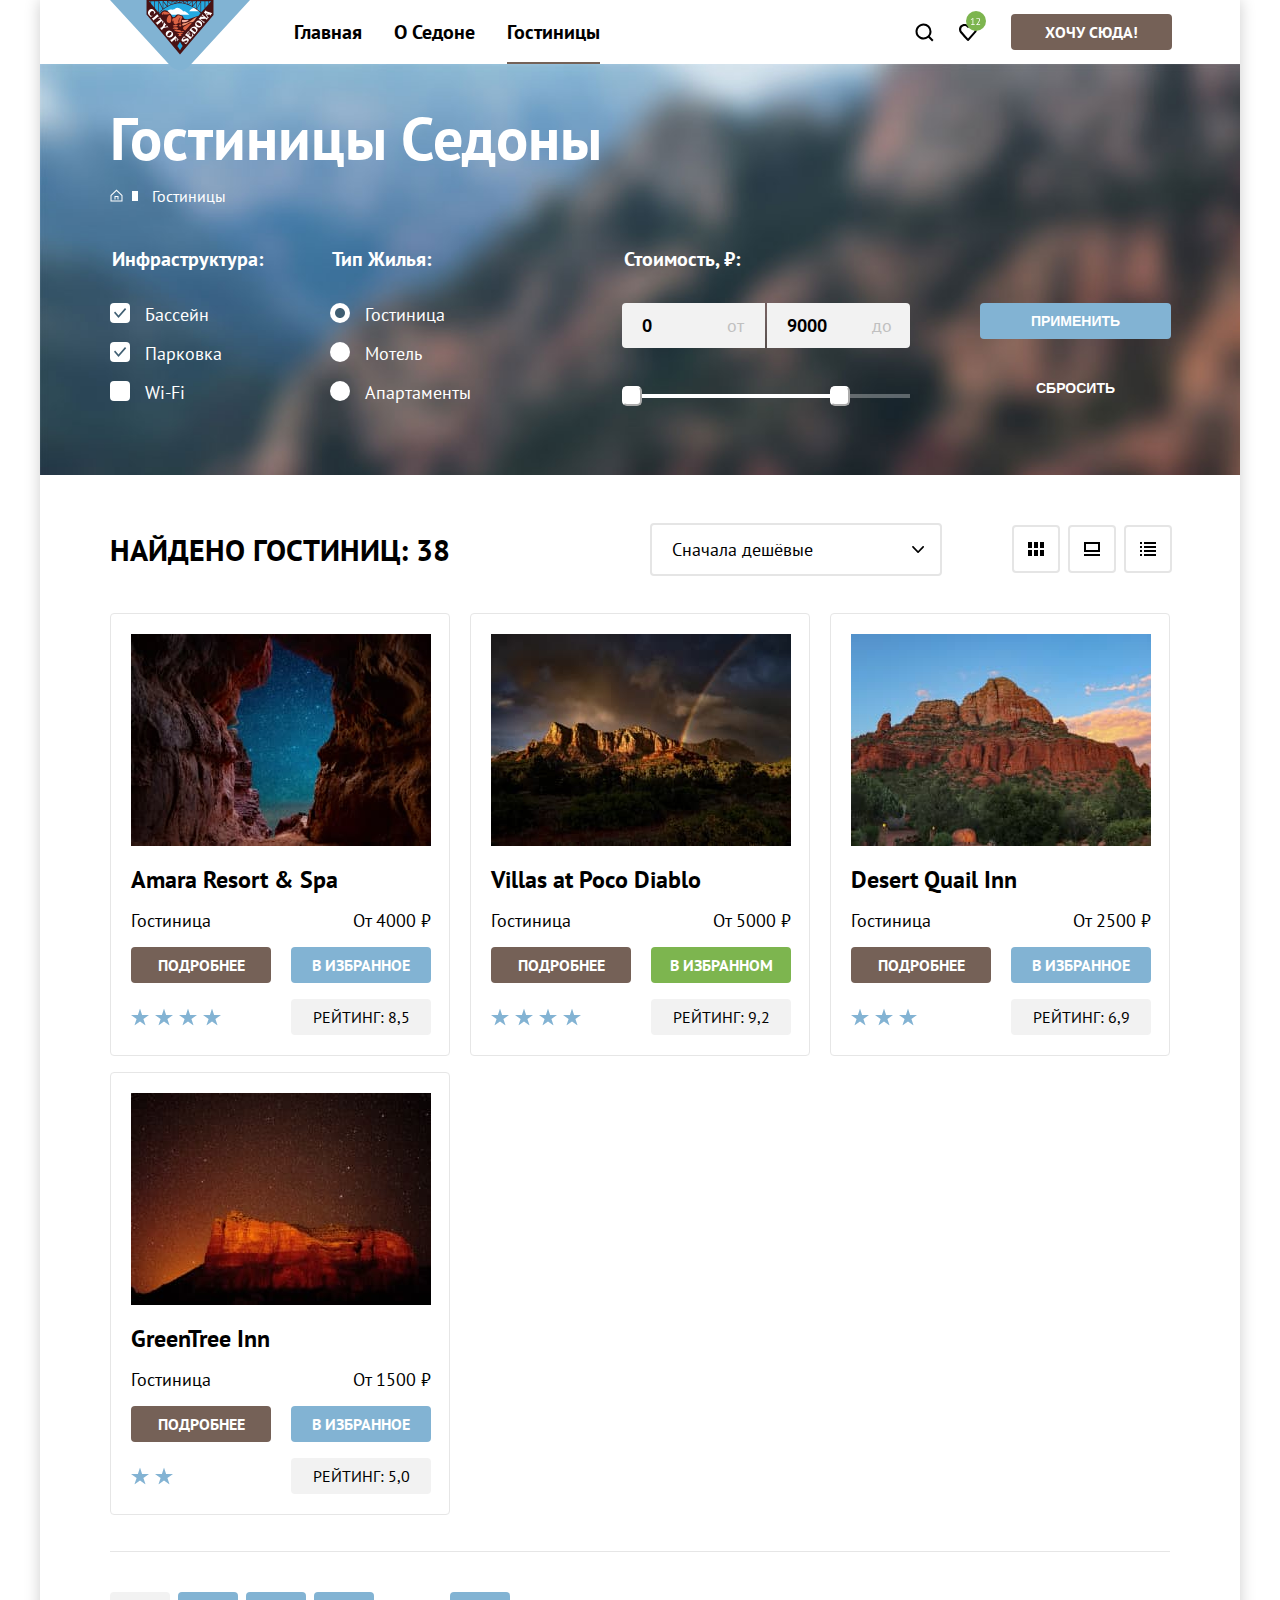
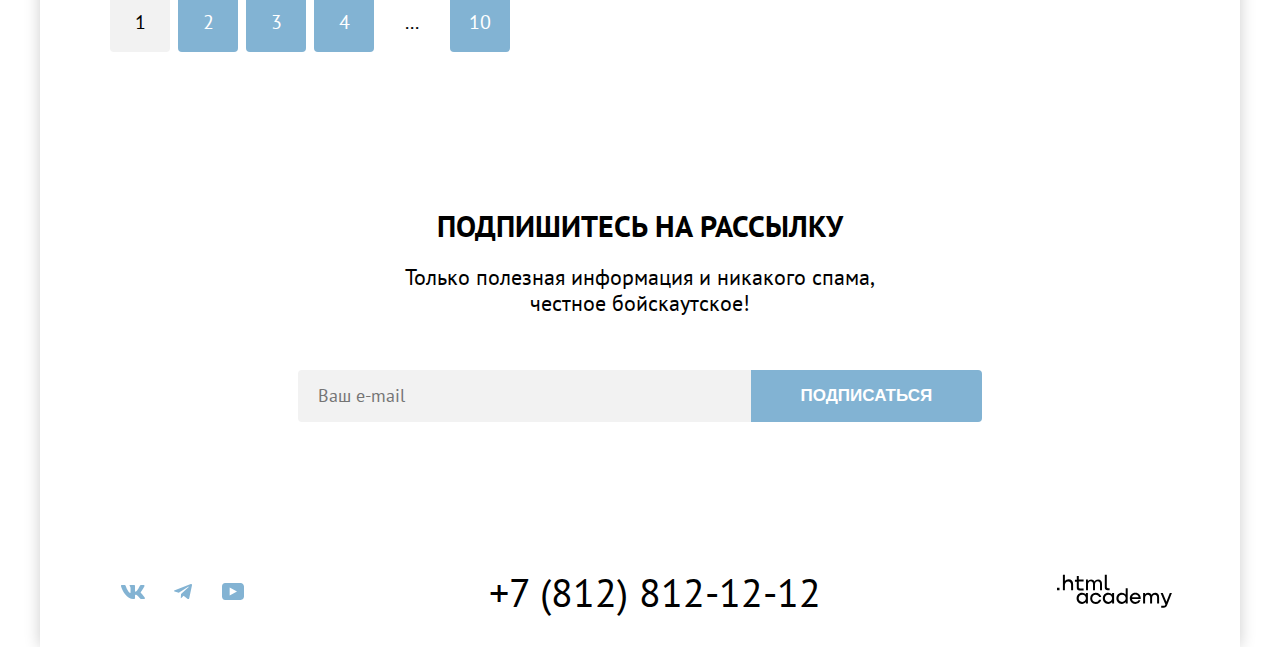
==== commit 147430cc: "устранены несоответствия с макетом" ====
--- a/catalog.html
+++ b/catalog.html
@@ -4,7 +4,7 @@
     <meta charset="utf-8">
     <title>HTML Academy: Седона</title>
     <link rel="stylesheet" href="styles/styles.css">
-    <link rel="icon" type="image/png" sizes="32x32" href="favicon.ico.png">
+    <link rel="icon" type="image/png" sizes="32x32" href="favicon.ico">
   </head>
   <body>
     <div class="page-container">
@@ -104,21 +104,21 @@
                           <ul class="catalog-filter-list">
                             <li class="catalog-filter-item">
                               <label class="control">
-                                <input class="visually-hidden control-input" type="radio" name="hotel-type-hostel" checked>
+                                <input class="visually-hidden control-input" type="radio" name="hotel-type" checked>
                                 <span class="control-mark"></span>
                                 <span class="control-type">Гостиница </span>
                               </label>
                             </li>
                             <li class="catalog-filter-item">
                               <label class="control">
-                                <input class="visually-hidden control-input" type="radio" name="hotel-type-motel" >
+                                <input class="visually-hidden control-input" type="radio" name="hotel-type" >
                                 <span class="control-mark"></span>
                                 <span class="control-type">Мотель</span>
                               </label>
                             </li>
                             <li class="catalog-filter-item">
                               <label class="control">
-                                <input class="visually-hidden control-input" type="radio" name="hotel-type-apartments">
+                                <input class="visually-hidden control-input" type="radio" name="hotel-type">
                                 <span class="control-mark"></span>
                                 <span class="control-type">Апартаменты</span>
                               </label>
--- a/styles/styles.css
+++ b/styles/styles.css
@@ -176,7 +176,7 @@
 
   .navigation-link {
   display: block;
-  font-family: 'PT Sans', normal;
+  font-family: 'PT Sans', serif;
   line-height: 24px;
   font-size: 20px;
   font-weight: 700;
@@ -225,7 +225,7 @@
     padding: 8px 34px;
     margin-top: 14px;
     margin-bottom: 14px;
-    margin-left: 22px;
+    margin-left: 24px;
   }
 
 
@@ -279,7 +279,7 @@
   font-size: 22px;
   line-height: 26px;
   text-align: center;
-  padding-bottom: 70px;
+  padding-bottom: 67px;
 }
 
 .advantages-list {
@@ -289,6 +289,7 @@
   list-style-type: none;
   padding: 0;
   margin: 0;
+  row-gap: 0;
 }
 
 .advantages-item-photo {
@@ -331,6 +332,17 @@
   width: 60px;
   order: 2;
   flex-grow: 1;
+  margin: 28px 170px;
+  padding-bottom: 4px;
+}
+
+.wrapper-low .title::after {
+  content: "";
+  display: block;
+  border-bottom: 2px solid rgba(255, 255, 255, 0.3);
+  width: 60px;
+  order: 2;
+  flex-grow: 1;
   margin: 30px 170px;
 }
 
@@ -367,11 +379,15 @@
 
 .recomendations-title {
   margin: 31px;
-  margin-top: 28px;
+  margin-top: 30px;
 }
 
 .souvenirs .recomendations-title {
-  margin-top: 21px;
+  margin-top: 25px;
+}
+
+.food .recomendations-title {
+  margin-top: 32px;
 }
 
 .wrapper {
@@ -380,6 +396,16 @@
   justify-content: center;
   flex-direction: column;
   width: 400px;
+  padding-top: 4px;
+}
+
+.wrapper-low {
+  display: flex;
+  align-items: center;
+  justify-content: center;
+  flex-direction: column;
+  width: 400px;
+  padding-bottom: 12px;
 }
 
 .black-title {
@@ -401,8 +427,8 @@
   margin: 0 85px;
 }
 
-.white-title {
-  font-family: 'PT Sans', normal;
+.title {
+  font-family: 'PT Sans', serif;
   font-style: normal;
   font-weight: 700;
   font-size: 24px;
@@ -410,11 +436,34 @@
   text-align: center;
   text-transform: uppercase;
   color: #FFFFFF;
-
+  /* margin-bottom: 18px; */
+}
+
+.white-title {
+  font-family: 'PT Sans', serif;
+  font-style: normal;
+  font-weight: 700;
+  font-size: 24px;
+  line-height: 28px;
+  text-align: center;
+  text-transform: uppercase;
+  color: #FFFFFF;
 }
 
 .white-description {
-  font-family: 'PT Sans', normal;
+  font-family: 'PT Sans', serif;
+  font-style: normal;
+  font-weight: 400;
+  font-size: 18px;
+  line-height: 21px;
+  text-align: center;
+  color: #FFFFFF;
+  margin: 0 85px;
+  width: 230px;
+}
+
+.description {
+  font-family: 'PT Sans', serif;
   font-style: normal;
   font-weight: 400;
   font-size: 18px;
@@ -485,9 +534,9 @@
 }
 
 .subscribe {
-  font-weight: 700;
-font-size: 20px;
-line-height: 36px;
+  font-weight: 650;
+  font-size: 17px;
+  line-height: 40px;
 }
 
 .subscribers-catalog {
@@ -506,10 +555,11 @@
 
 .clear-button {
   background-color: transparent;
-  font-size: 16px;
+  font-size: 14px;
   line-height: 20px;
   margin-top: 31px;
   padding: 8px 50px;
+  padding-left: 56px;
 }
 
 .clear-button:hover {
@@ -686,8 +736,9 @@
   background-color: #82B3D3;
   border-radius: 0 4px 4px 0;
   font-weight: 700;
-font-size: 20px;
-line-height: 36px;
+  font-size: 20px;
+  line-height: 36px;
+  /* padding: 8px 70px; */
 }
 
 .subscribers-button:hover,
@@ -708,7 +759,7 @@
   text-decoration: none;
   color:#000000;
   margin: 0;
-  padding: 8px 236px 35px 184px;
+  padding: 8px 236px 35px 186px;
 }
 
 .footer-contacts-phone:hover,
@@ -737,7 +788,7 @@
   display: flex;
   width: 1200px;
   margin: 0 auto;
-  padding-top: 37px;
+  padding-top: 38px;
 }
 
 .footer-social {
@@ -846,7 +897,7 @@
 .submit-or-clear {
   list-style-type: none;
   padding: 0;
-  margin-top: 58px;
+  margin-top: 56px;
 }
 
 .catalog-header {
@@ -881,7 +932,7 @@
 
 .cost-filter {
   display: flex;
-  margin-right: 72px;
+  margin-right: 70px;
 }
 
 .breadcrumbs {
@@ -954,7 +1005,7 @@
 
 .founded-container {
   display: flex;
-  margin: 30px 58px 20px 70px;
+  margin: 32px 58px 20px 70px;
   padding: 0;
   flex-wrap: wrap;
 }
@@ -1234,7 +1285,7 @@
   padding: 8px 48px;
   background: #82B3D3;
   border-radius: 4px;
-  font-size: 16px;
+  font-size: 14px;
   box-sizing: border-box;
   line-height: 20px;
   width: 191px;
@@ -1271,7 +1322,7 @@
 .range-scale {
   position: relative;
   height: 4px;
-  margin-top: 48px;
+  margin-top: 46px;
   background-color: rgba(255, 255, 255, 0.3);
 }
 
